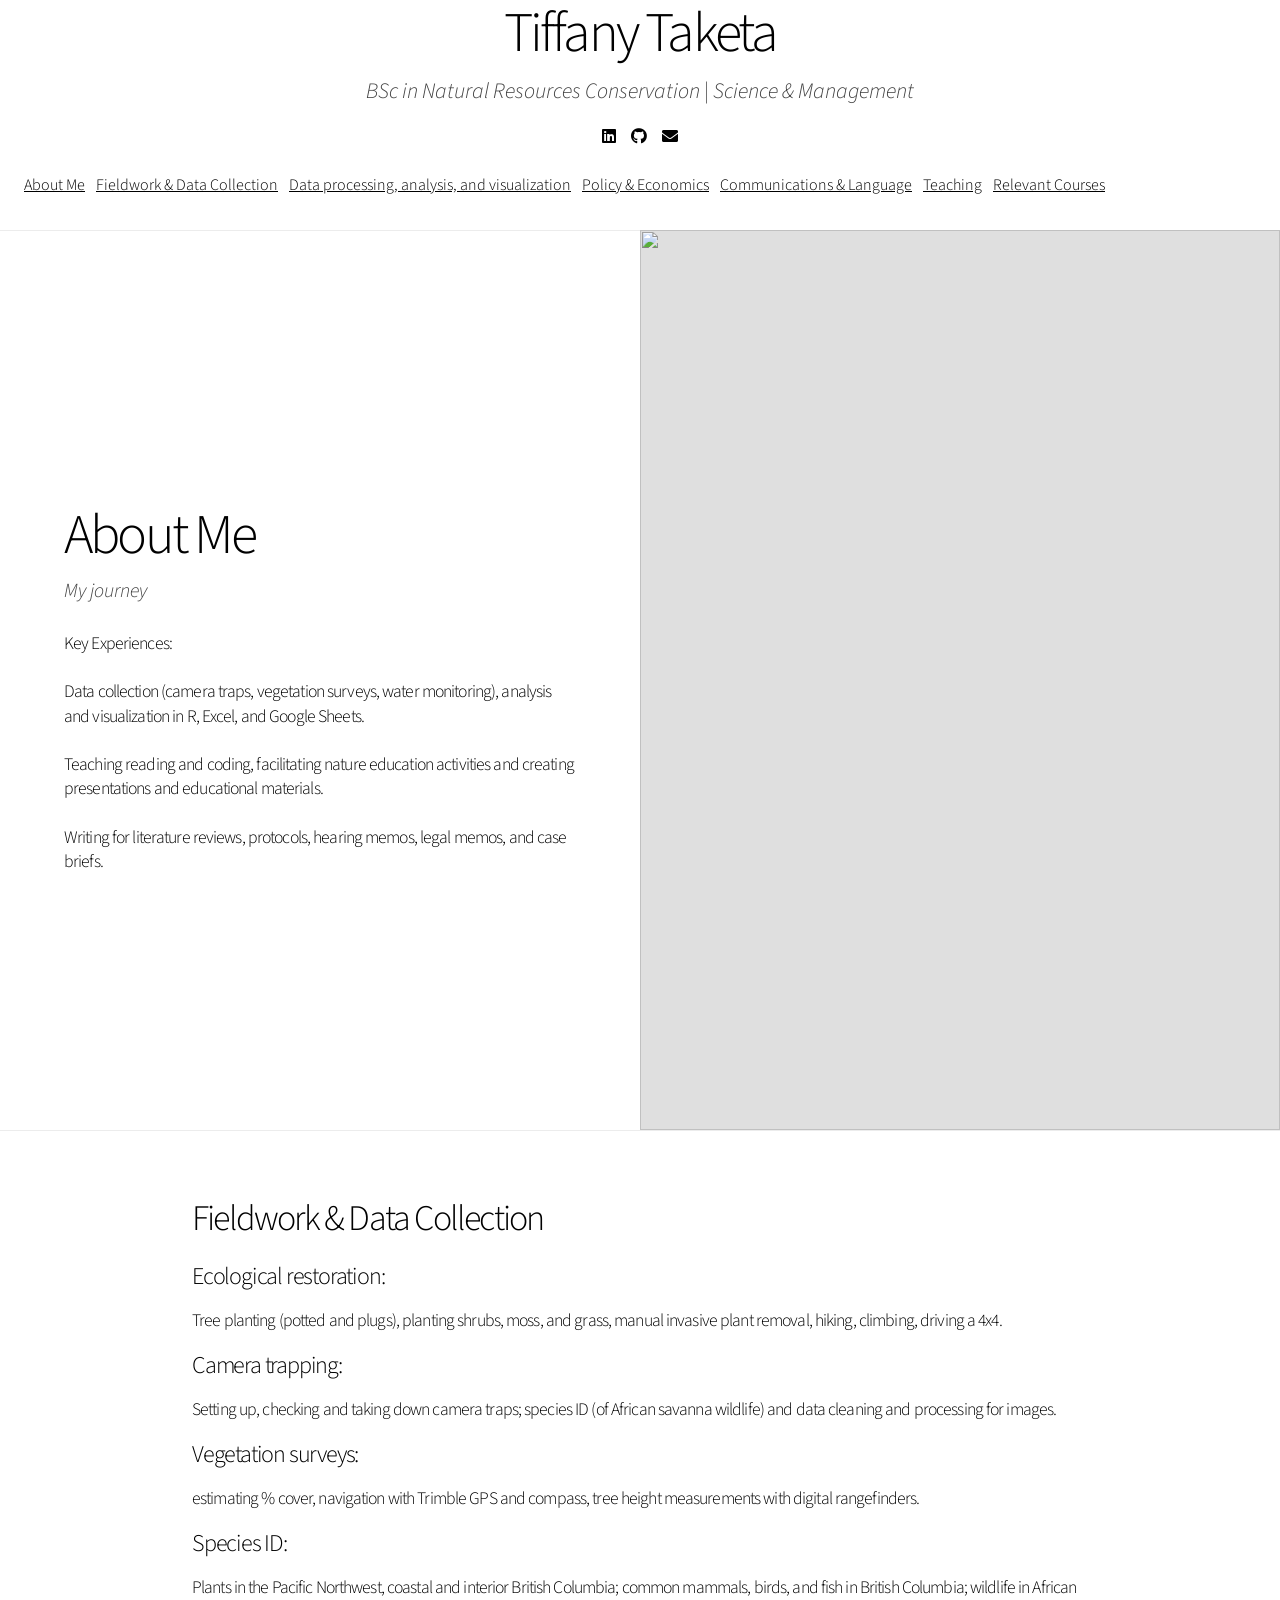
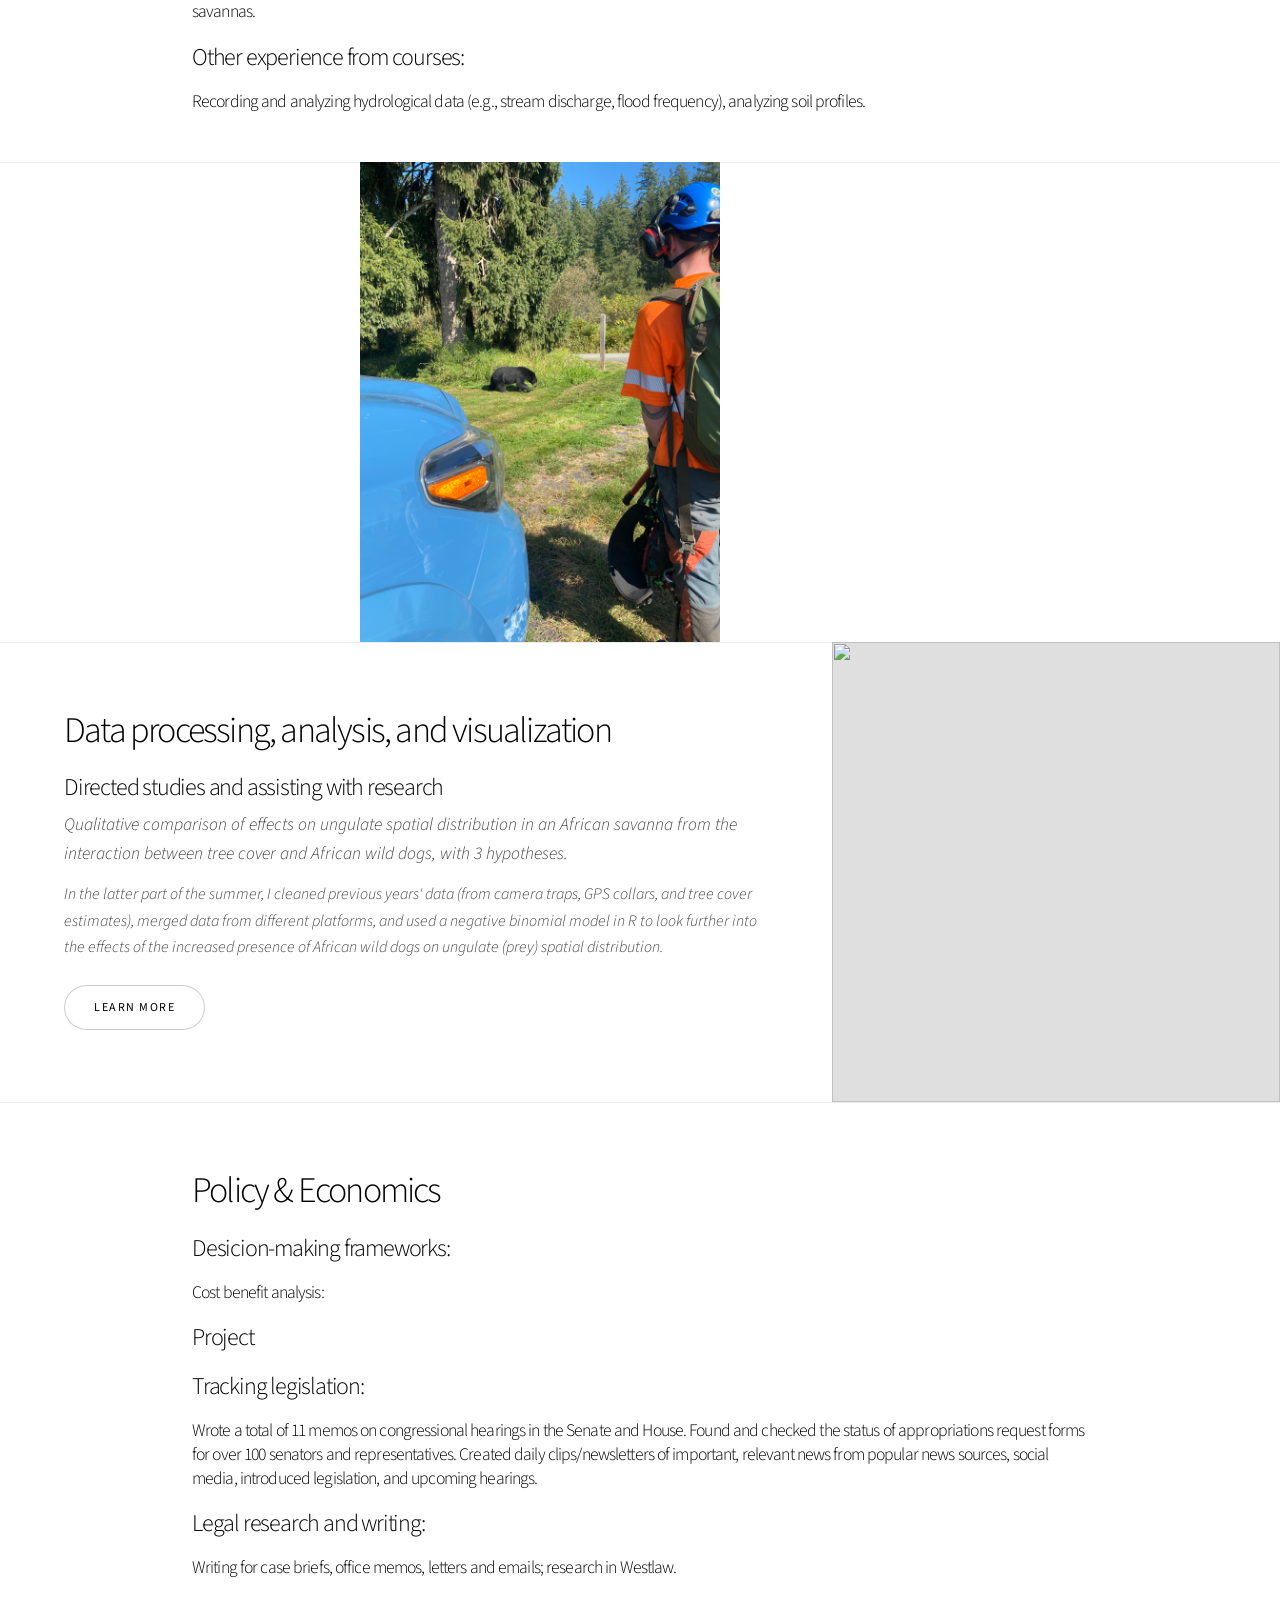
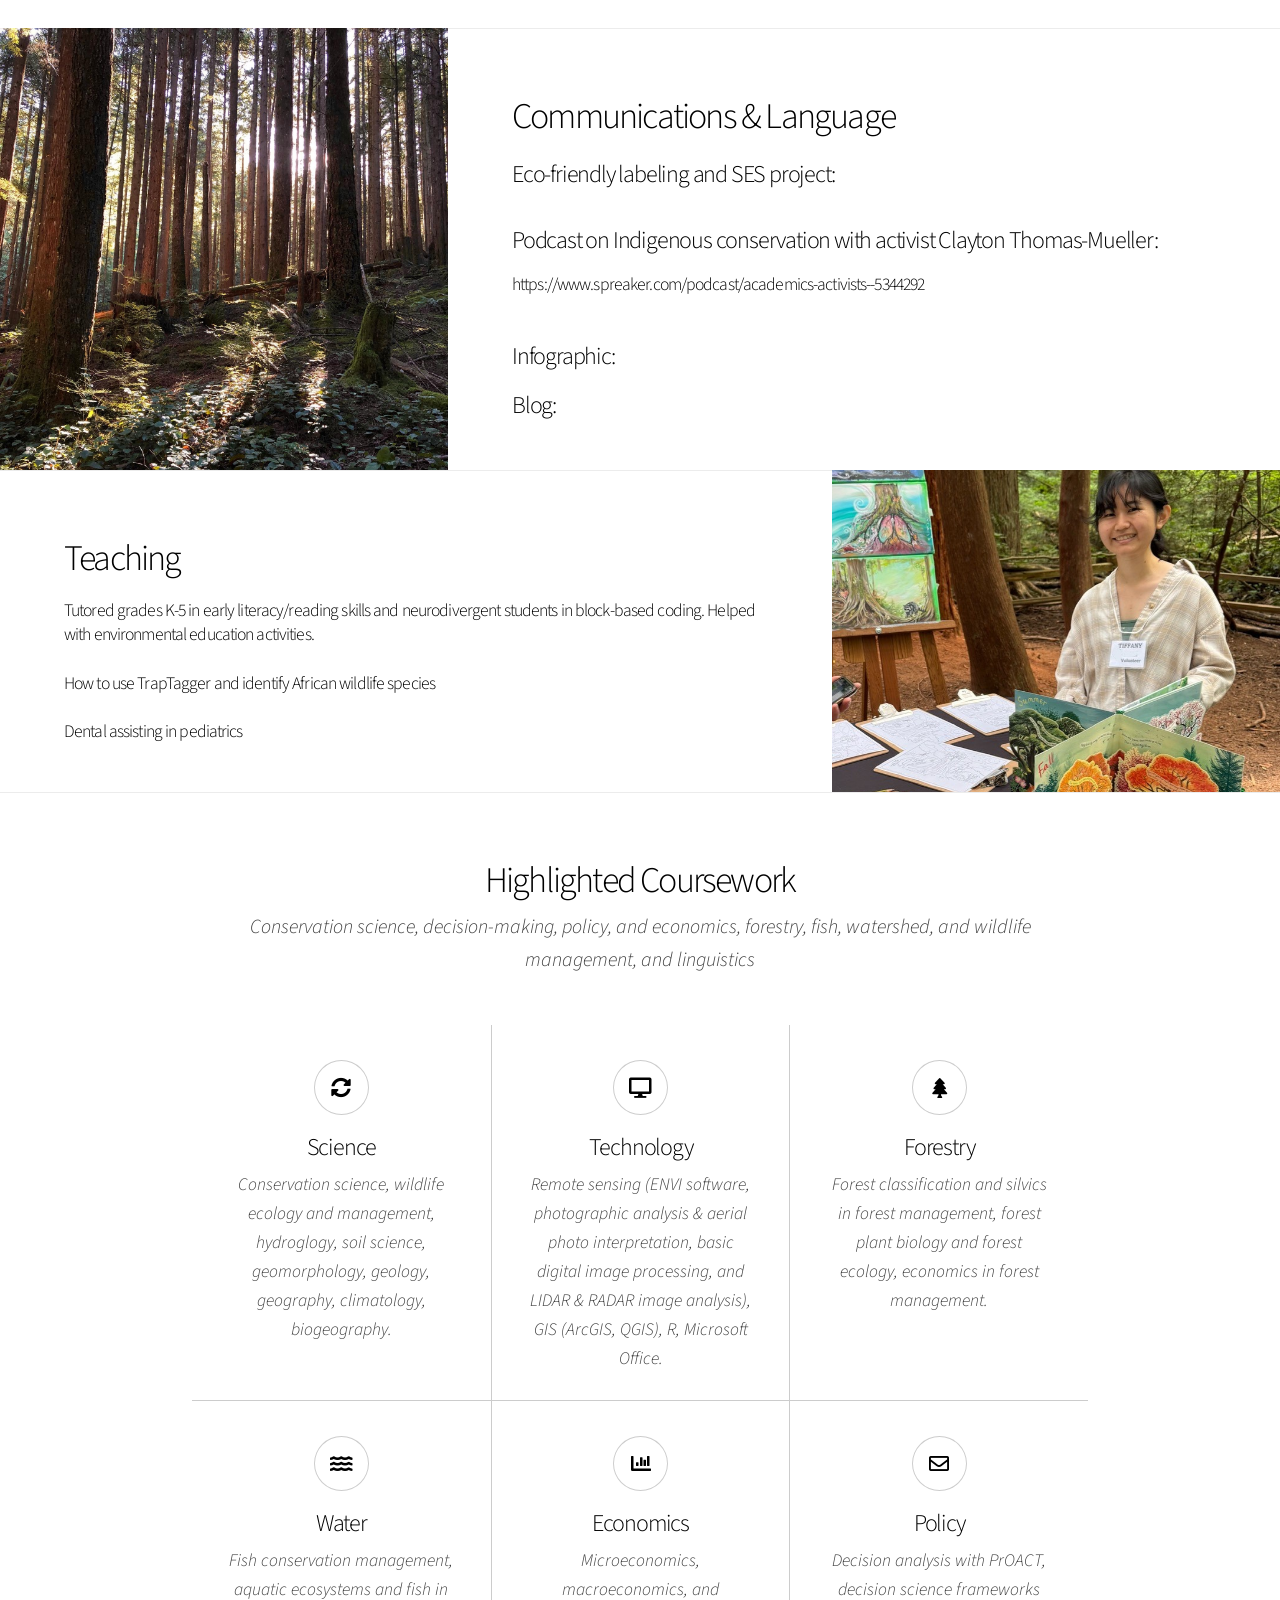
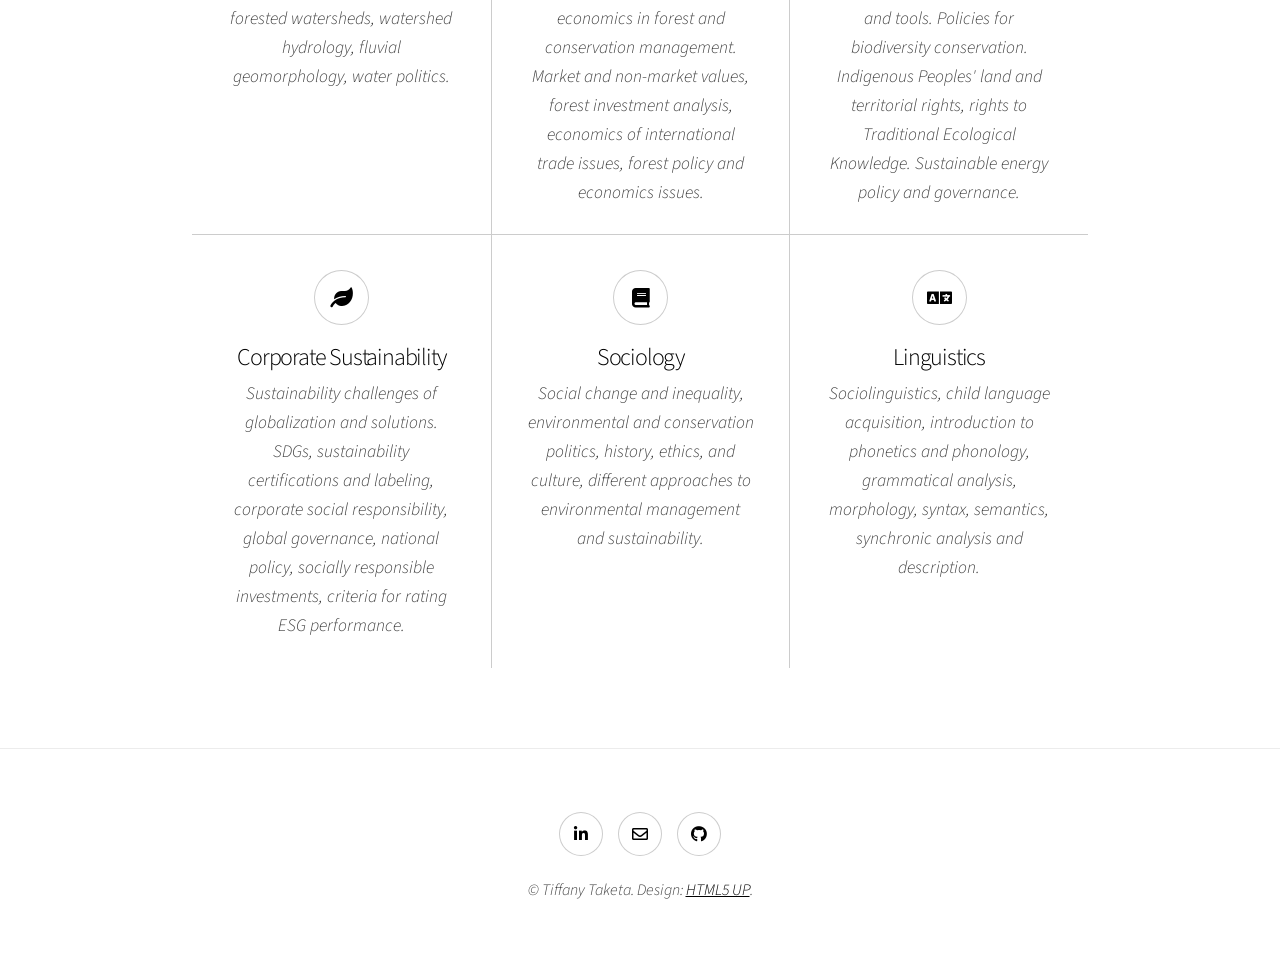
==== index.html @ d91adb13 "first commit" ====
<!DOCTYPE HTML>
<!--
	Story by HTML5 UP
	html5up.net | @ajlkn
	Free for personal and commercial use under the CCA 3.0 license (html5up.net/license)
-->
<html>
	<head>
		<title>Story by HTML5 UP</title>
		<meta charset="utf-8" />
		<meta name="viewport" content="width=device-width, initial-scale=1, user-scalable=no" />
		<link rel="stylesheet" href="assets/css/main.css" />
		<noscript><link rel="stylesheet" href="assets/css/noscript.css" /></noscript>
	</head>
	<body class="is-preload">

<!-- Header -->
		<header id="header" class="alt">
		<header class="wrapper style1 align-center">
			<span class="logo"></span>
				<h1>Tiffany Taketa</h1>
				<p>BSc in Natural Resources Conservation | Science & Management</p>
				<p><ul class="icons">
				<li><a href="https://www.linkedin.com/in/tiffanytaketa/" target="_blank" class="icon brands fa-linkedin"><span class="label">LinkedIn</span></a></li>
				<li><a href="https://github.com/ttaketa" target="_blank" class="icon brands fa-github"><span class="label">Github</span></a></li>
				<li><a href="mailto: tiffanyhtaketa@gmail.com" target="_blank" class="icon solid fa-envelope"><span class="label">Email</span></a></li>
			</ul></p>
			</header>

	<!-- Nav -->
		<nav id="nav">
						<ul>
							<li><a href="#aboutme" class="active">About Me</a></li>
							<li><a href="#fieldwork">Fieldwork & Data Collection</a></li>
							<li><a href="#data">Data processing, analysis, and visualization</a></li>
							<li><a href="#policy">Policy & Economics</a></li>
							<li><a href="#comms">Communications & Language</a></li>
							<li><a href="#teaching">Teaching</a></li>
							<li><a href="#courses">Relevant Courses</a></li>
						</ul>
					</nav>
		<!-- Wrapper -->
			<div id="wrapper" class="divided">

				<!-- About Me -->
				<section id="aboutme" class="main"></section>
					<section class="banner style1 orient-left content-align-left image-position-right fullscreen onload-image-fade-in onload-content-fade-right">
						<div class="content">
							<h1>About Me</h1>
							<p class="major">My journey</p>
								<h4>Key Experiences:
									</br>
								</br>Data collection (camera traps, vegetation surveys, water monitoring), analysis and visualization in R, Excel, and Google Sheets.</li>
									</br>
								</br>Teaching reading and coding, facilitating nature education activities and creating presentations and educational materials.</li>
									</br>
								</br>Writing for literature reviews, protocols, hearing memos, legal memos, and case briefs.
								</h4>
								</div>
						<div class="image">
							<img src="images/grassyhill.jpg" alt="" />
						</div>
					</section>

				<!-- Fieldwork and Data Collection -->
					<section id="fieldwork" class="spotlight style1 orient-right content-align-left image-position-center onscroll-image-fade-in">
						<div class="content">
							<h2>Fieldwork & Data Collection</h2>
							<h3>Ecological restoration:</h3><h4>Tree planting (potted and plugs), planting shrubs, moss, and grass, manual invasive plant removal, hiking, climbing, driving a 4x4.
								</h4> 
							<h3>Camera trapping:</h3><h4> Setting up, checking and taking down camera traps; species ID (of African savanna wildlife) and data cleaning and processing for images.
								</h4> 	
							<h3>Vegetation surveys:</h3><h4> estimating % cover, navigation with Trimble GPS and compass, tree height measurements with digital rangefinders.
								</h4>
							<h3>Species ID:</h3><h4> Plants in the Pacific Northwest, coastal and interior British Columbia; common mammals, birds, and fish in British Columbia; wildlife in African savannas.
								</h4>
							<h3> Other experience from courses:</h3><h4> Recording and analyzing hydrological data (e.g., stream discharge, flood frequency), analyzing soil profiles.
								</h4>
							</div>
					</section>

				<!-- Gallery -->
					<section class="wrapper style1 align-center">
							<div class="gallery style2 medium lightbox onscroll-fade-in">
								<article>
									<a href="images/minnekhada.jpeg" class="image">
										<img src="images/minnekhada.jpeg" alt="" />
									</a>
									<div class="caption">
										<h3>Removing invasive scotchbroom atop Minnekhada Regional Park</h3>
									</div>
								</article>
								<article>
									<a href="images/bear.jpeg" class="image">
										<img src="images/bear.jpeg" alt="" />
									</a>
									<div class="caption">
										<h3>Removing invasive scotchbroom at Minnekhada Regional Park</h3>
									</div>
								</article>
								<article>
									<a href="images/planting.jpeg" class="image">
										<img src="images/planting.jpeg" alt="" />
									</a>
									<div class="caption">
										<h3>Planting trees and shrubs</h3>
									</div>
								</article>
								<article>
									<a href="images/trimble1.JPG" class="image">
										<img src="images/trimble1.JPG" alt="" />
									</a>
									<div class="caption">
										<h3>Locating a plot with Trimble</h3>
									</div>
								</article>
								<article>
									<a href="images/surveying.JPG" class="image">
										<img src="images/surveying.JPG" alt="" />
									</a>
									<div class="caption">
										<h3>Surveying vegetation</h3>
									</div>
								</article>
							</div>
					</section>


				<!-- Data processing, analysis, and visualization -->
					<section id="data" class="spotlight style1 orient-left content-align-left image-position-center onscroll-image-fade-in">
						<div class="content">
							<h2>Data processing, analysis, and visualization</h2>
								<h3>Directed studies and assisting with research </h3>
									<p>Qualitative comparison of effects on ungulate spatial distribution in an African savanna from the interaction between tree cover and African wild dogs, with 3 hypotheses. </p>
								<p> In the latter part of the summer, I cleaned previous years' data (from camera traps, GPS collars, and tree cover estimates), merged data from different platforms, and used a negative binomial model in R to look further into the effects of the increased presence of African wild dogs on ungulate (prey) spatial distribution.</p>
							<ul class="actions stacked">
								<li><a href="#" class="button">Learn More</a></li>
							</ul>
						</div>
						<div class="image">
							<img src="images/waterbuck.JPG" alt="" />
						</div>
					</section>

				<!-- Policy & Economics -->
					<section id="policy" class="spotlight style1 orient-right content-align-left image-position-center onscroll-image-fade-in">
						<div class="content">
							<h2>Policy & Economics</h2>
								<h3>Desicion-making frameworks:</h3> 
									<h4> Cost benefit analysis:</h4>
								<h3>Project</h3> 
								<h3> Tracking legislation:</h3> 
									<h4>Wrote a total of 11 memos on congressional hearings in the Senate and House. Found and checked the status of appropriations request forms for over 100 senators and representatives. Created daily clips/newsletters of important, relevant news from popular news sources, social media, introduced legislation, and upcoming hearings.</h4> 
								<h3>Legal research and writing:</h3>
									<h4>Writing for case briefs, office memos, letters and emails; research in Westlaw.</h4>			
						</div>
					</section>

				<!-- Communications & Language -->
					<section id="comms" class="spotlight style1 orient-right content-align-left image-position-center onscroll-image-fade-in">
						<div class="content">
							<h2>Communications & Language</h2>
							<h3>Eco-friendly labeling and SES project:
								</br>
							</br>Podcast on Indigenous conservation with activist Clayton Thomas-Mueller:</h3> <h4><a href="https://www.spreaker.com/podcast/academics-activists--5344292" target="_blank"><span class="label">https://www.spreaker.com/podcast/academics-activists--5344292</span></a></h4>
								</br> 
							<h3>Infographic:</h3>
								<h4></h4>
							<h3>Blog:
								<h4></h4>
							</h3>
						</div>
						<div class="image">
							<img src="images/forestsquare.jpg" alt="" />
						</div>
					</section>

				<!-- Teaching -->
					<section id="teaching" class="spotlight style1 orient-left content-align-left image-position-center onscroll-image-fade-in">
						<div class="content">
							<h2>Teaching</h2>
							<h4>Tutored grades K-5 in early literacy/reading skills and neurodivergent students in block-based coding. Helped with environmental education activities.
								</br>
							</br>How to use TrapTagger and identify African wildlife species
								</br>
							</br>Dental assisting in pediatrics
							</h4>
						</div>
						<div class="image">
							<img src="images/psps.jpg" alt="" />
						</div>
					</section>

				<!-- Relevant Coursework -->
					<section id="courses" class="wrapper style1 align-center">
						<div class="inner">
							<h2>Highlighted Coursework</h2>
							<p>Conservation science, decision-making, policy, and economics, forestry, fish, watershed, and wildlife management, and linguistics</p>
							<div class="items style1 medium onscroll-fade-in">
								<section>
									<span class="icon solid style2 major fa-sync-alt"></span>
									<h3>Science</h3>
									<p>Conservation science, wildlife ecology and management, hydroglogy, soil science, geomorphology, geology, geography, climatology, biogeography.</p>
								</section>
								<section>
									<span class="icon solid style2 major fa-desktop"></span>
									<h3>Technology</h3>
									<p>Remote sensing (ENVI software, photographic analysis & aerial photo interpretation, basic digital image processing, and LIDAR & RADAR image analysis), GIS (ArcGIS, QGIS), R, Microsoft Office.</p>
								</section>
								<section>
									<span class="icon solid style2 major fa-tree"></span>
									<h3>Forestry</h3>
									<p>Forest classification and silvics in forest management, forest plant biology and forest ecology, economics in forest management.</p>
								</section>
								<section>
									<span class="icon solid style2 major fa-water"></span>
									<h3>Water</h3>
									<p>Fish conservation management, aquatic ecosystems and fish in forested watersheds, watershed hydrology, fluvial geomorphology, water politics.</p>
								</section>
								<section>
									<span class="icon solid style2 major fa-chart-bar"></span>
									<h3>Economics</h3>
									<p>Microeconomics, macroeconomics, and economics in forest and conservation management. Market and non-market values, forest investment analysis, economics of international trade issues, forest policy and economics issues.</p>
								</section>
								<section>
									<span class="icon style2 major fa-envelope"></span>
									<h3>Policy</h3>
									<p>Decision analysis with PrOACT, decision science frameworks and tools. Policies for biodiversity conservation. Indigenous Peoples' land and territorial rights, rights to Traditional Ecological Knowledge. Sustainable energy policy and governance.</p>
								</section>
								<section>
									<span class="icon solid style2 major fa-leaf"></span>
									<h3>Corporate Sustainability</h3>
									<p>Sustainability challenges of globalization and solutions. SDGs, sustainability certifications and labeling, corporate social responsibility, global governance, national policy, socially responsible investments, criteria for rating ESG performance.</p>
								</section>
								<section>
									<span class="icon solid style2 major fa-book"></span>
									<h3>Sociology</h3>
									<p>Social change and inequality, environmental and conservation politics, history, ethics, and culture, different approaches to environmental management and sustainability.</p>
								</section>
								<section>
									<span class="icon solid style2 major fa-language"></span>
									<h3>Linguistics</h3>
									<p>Sociolinguistics, child language acquisition, introduction to phonetics and phonology, grammatical analysis, morphology, syntax, semantics, synchronic analysis and description.</p>
								</section>
							</div>
						</div>
					</section>

				<!-- Footer -->
					<footer class="wrapper style1 align-center">
						<div class="inner">
							<ul class="icons">
								<li><a href="https://www.linkedin.com/in/tiffanytaketa/" target="_blank" class="icon brands style2 fa-linkedin-in"><span class="label">LinkedIn</span></a></li>
								<li><a href="mailto: tiffanyhtaketa@gmail.com" target="_blank" class="icon style2 fa-envelope"><span class="label">Email</span></a></li>
								<li><a href="https://github.com/ttaketa" target="_blank" class="icon brands style2 fa-github"><span class="label">Github</span></a></li>
							</ul>
							<p>&copy; Tiffany Taketa. Design: <a href="https://html5up.net">HTML5 UP</a>.</p>
						</div>
					</footer>

			</div>

		<!-- Scripts -->
			<script src="assets/js/jquery.min.js"></script>
			<script src="assets/js/jquery.scrollex.min.js"></script>
			<script src="assets/js/jquery.scrolly.min.js"></script>
			<script src="assets/js/browser.min.js"></script>
			<script src="assets/js/breakpoints.min.js"></script>
			<script src="assets/js/util.js"></script>
			<script src="assets/js/main.js"></script>

	</body>
</html>
---- assets/css/main.css ----
@import url(fontawesome-all.min.css);
@import url("https://fonts.googleapis.com/css?family=Source+Sans+Pro:300,300i,400,400i");

/*
	Story by HTML5 UP
	html5up.net | @ajlkn
	Free for personal and commercial use under the CCA 3.0 license (html5up.net/license)
*/

html, body, div, span, applet, object,
iframe, h1, h2, h3, h4, h5, h6, p, blockquote,
pre, a, abbr, acronym, address, big, cite,
code, del, dfn, em, img, ins, kbd, q, s, samp,
small, strike, strong, sub, sup, tt, var, b,
u, i, center, dl, dt, dd, ol, ul, li, fieldset,
form, label, legend, table, caption, tbody,
tfoot, thead, tr, th, td, article, aside,
canvas, details, embed, figure, figcaption,
footer, header, hgroup, menu, nav, output, ruby,
section, summary, time, mark, audio, video {
	margin: 0;
	padding: 0;
	border: 0;
	font-size: 100%;
	font: inherit;
	vertical-align: baseline;}

article, aside, details, figcaption, figure,
footer, header, hgroup, menu, nav, section {
	display: block;}

body {
	line-height: 1;
}

ol, ul {
	list-style: none;
}
div#nav{ position:absolute; width:100%; height:150px; background:#000; } ul{ margin:0; padding:0; }

li{ display:inline; color: #fff; }

blockquote, q {
	quotes: none;
}

	blockquote:before, blockquote:after, q:before, q:after {
		content: '';
		content: none;
	}

table {
	border-collapse: collapse;
	border-spacing: 0;
}

body {
	-webkit-text-size-adjust: none;
}

mark {
	background-color: transparent;
	color: inherit;
}

input::-moz-focus-inner {
	border: 0;
	padding: 0;
}

input, select, textarea {
	-moz-appearance: none;
	-webkit-appearance: none;
	-ms-appearance: none;
	appearance: none;
}

/* Basic */

	@-ms-viewport {
		width: device-width;
	}

	body {
		-ms-overflow-style: scrollbar;
	}

	@media screen and (max-width: 480px) {

		html, body {
			min-width: 320px;
		}

	}

	html {
		box-sizing: border-box;
	}

	*, *:before, *:after {
		box-sizing: inherit;
	}

	body {
		background: #ffffff;
	}

		body.is-preload *, body.is-preload *:before, body.is-preload *:after {
			-moz-animation: none !important;
			-webkit-animation: none !important;
			-ms-animation: none !important;
			animation: none !important;
			-moz-transition: none !important;
			-webkit-transition: none !important;
			-ms-transition: none !important;
			transition: none !important;
		}

/* Type */

	html {
		font-size: 18pt;
	}

		@media screen and (max-width: 1680px) {

			html {
				font-size: 14pt;
			}

		}

		@media screen and (max-width: 1280px) {

			html {
				font-size: 12pt;
			}

		}

		@media screen and (max-width: 736px) {

			html {
				font-size: 11pt;
			}

		}

		@media screen and (max-width: 360px) {

			html {
				font-size: 10pt;
			}

		}

	body {
		background-color: #ffffff;
		color: #000000;
	}

	body, input, select, textarea {
		font-family: "Source Sans Pro", Helvetica, sans-serif;
		font-size: 1rem;
		font-weight: 300;
		line-height: 1.65;
	}

	a {
		-moz-transition: color 0.2s ease-in-out;
		-webkit-transition: color 0.2s ease-in-out;
		-ms-transition: color 0.2s ease-in-out;
		transition: color 0.2s ease-in-out;
		text-decoration: underline;
	}

		a:hover {
			text-decoration: none;
		}

	strong, b {
		font-weight: 400;
	}

	em, i {
		font-style: italic;
	}

	p {
		margin: 0 0 2rem 0;
	}

		p.major {
			font-size: 1.25rem;
		}

	h1, h2, h3, h4, h5, h6 {
		font-weight: 300;
		line-height: 1.375;
		letter-spacing: -0.05em;
		margin: 0 0 1rem 0;
	}

		h1 a, h2 a, h3 a, h4 a, h5 a, h6 a {
			color: inherit;
			text-decoration: none;
		}

	h1 {
		font-size: 3.5rem;
		line-height: 1.2;
	}

	h2 {
		font-size: 2.25rem;
	}

	h3 {
		font-size: 1.5rem;
	}

	h4 {
		font-size: 1.1rem;
	}

	h5 {
		font-size: 0.9rem;
	}

	h6 {
		font-size: 0.7rem;
	}

	sub {
		font-size: 0.8rem;
		position: relative;
		top: 0.5rem;
	}

	sup {
		font-size: 0.8rem;
		position: relative;
		top: -0.5rem;
	}

	blockquote {
		border-left: solid 4px;
		font-style: italic;
		margin: 0 0 2rem 0;
		padding: 0.5rem 0 0.5rem 2rem;
	}

	code {
		border-radius: 4px;
		font-family: "Courier New", monospace;
		font-size: 0.9em;
		margin: 0 0.25rem;
		padding: 0.25rem 0.325rem;
	}

	pre {
		-webkit-overflow-scrolling: touch;
		font-family: "Courier New", monospace;
		font-size: 0.9em;
		margin: 0 0 2rem 0;
	}

		pre code {
			display: block;
			line-height: 1.5;
			padding: 0.75rem 1rem;
			overflow-x: auto;
		}

	hr {
		border: 0;
		border-bottom: solid 1px;
		margin: 2.5rem 0;
	}

		hr.major {
			margin: 3.5rem 0;
		}

	.align-left {
		text-align: left;
	}

	.align-center {
		text-align: center;
	}

	.align-right {
		text-align: right;
	}

	@media screen and (max-width: 736px) {

		p.major {
			font-size: 1.1rem;
		}

		h1 {
			font-size: 2.5rem;
		}

		h2 {
			font-size: 2rem;
		}

		h3 {
			font-size: 1.25rem;
		}

		h4 {
			font-size: 1rem;
		}

	}

	input, select, textarea {
		color: #000000;
	}

	a {
		color: #000000;
	}

		a:hover {
			color: #47D3E5;
		}

	strong, b {
		color: #000000;
	}

	h1, h2, h3, h4, h5, h6 {
		color: #000000;
	}

	blockquote {
		border-left-color: rgba(0, 0, 0, 0.2);
	}

	code {
		background: rgba(0, 0, 0, 0.05);
		border-color: rgba(0, 0, 0, 0.2);
	}

	hr {
		border-bottom-color: rgba(0, 0, 0, 0.2);
	}

/* Row */

	.row {
		display: flex;
		flex-wrap: wrap;
		box-sizing: border-box;
		align-items: stretch;
	}

		.row > * {
			box-sizing: border-box;
		}

		.row.gtr-uniform > * > :last-child {
			margin-bottom: 0;
		}

		.row.aln-left {
			justify-content: flex-start;
		}

		.row.aln-center {
			justify-content: center;
		}

		.row.aln-right {
			justify-content: flex-end;
		}

		.row.aln-top {
			align-items: flex-start;
		}

		.row.aln-middle {
			align-items: center;
		}

		.row.aln-bottom {
			align-items: flex-end;
		}

		.row > .imp {
			order: -1;
		}

		.row > .col-1 {
			width: 8.33333%;
		}

		.row > .off-1 {
			margin-left: 8.33333%;
		}

		.row > .col-2 {
			width: 16.66667%;
		}

		.row > .off-2 {
			margin-left: 16.66667%;
		}

		.row > .col-3 {
			width: 25%;
		}

		.row > .off-3 {
			margin-left: 25%;
		}

		.row > .col-4 {
			width: 33.33333%;
		}

		.row > .off-4 {
			margin-left: 33.33333%;
		}

		.row > .col-5 {
			width: 41.66667%;
		}

		.row > .off-5 {
			margin-left: 41.66667%;
		}

		.row > .col-6 {
			width: 50%;
		}

		.row > .off-6 {
			margin-left: 50%;
		}

		.row > .col-7 {
			width: 58.33333%;
		}

		.row > .off-7 {
			margin-left: 58.33333%;
		}

		.row > .col-8 {
			width: 66.66667%;
		}

		.row > .off-8 {
			margin-left: 66.66667%;
		}

		.row > .col-9 {
			width: 75%;
		}

		.row > .off-9 {
			margin-left: 75%;
		}

		.row > .col-10 {
			width: 83.33333%;
		}

		.row > .off-10 {
			margin-left: 83.33333%;
		}

		.row > .col-11 {
			width: 91.66667%;
		}

		.row > .off-11 {
			margin-left: 91.66667%;
		}

		.row > .col-12 {
			width: 100%;
		}

		.row > .off-12 {
			margin-left: 100%;
		}

		.row.gtr-0 {
			margin-top: 0;
			margin-left: 0rem;
		}

			.row.gtr-0 > * {
				padding: 0 0 0 0rem;
			}

			.row.gtr-0.gtr-uniform {
				margin-top: 0rem;
			}

				.row.gtr-0.gtr-uniform > * {
					padding-top: 0rem;
				}

		.row.gtr-25 {
			margin-top: 0;
			margin-left: -0.5rem;
		}

			.row.gtr-25 > * {
				padding: 0 0 0 0.5rem;
			}

			.row.gtr-25.gtr-uniform {
				margin-top: -0.5rem;
			}

				.row.gtr-25.gtr-uniform > * {
					padding-top: 0.5rem;
				}

		.row.gtr-50 {
			margin-top: 0;
			margin-left: -1rem;
		}

			.row.gtr-50 > * {
				padding: 0 0 0 1rem;
			}

			.row.gtr-50.gtr-uniform {
				margin-top: -1rem;
			}

				.row.gtr-50.gtr-uniform > * {
					padding-top: 1rem;
				}

		.row {
			margin-top: 0;
			margin-left: -2rem;
		}

			.row > * {
				padding: 0 0 0 2rem;
			}

			.row.gtr-uniform {
				margin-top: -2rem;
			}

				.row.gtr-uniform > * {
					padding-top: 2rem;
				}

		.row.gtr-150 {
			margin-top: 0;
			margin-left: -3rem;
		}

			.row.gtr-150 > * {
				padding: 0 0 0 3rem;
			}

			.row.gtr-150.gtr-uniform {
				margin-top: -3rem;
			}

				.row.gtr-150.gtr-uniform > * {
					padding-top: 3rem;
				}

		.row.gtr-200 {
			margin-top: 0;
			margin-left: -4rem;
		}

			.row.gtr-200 > * {
				padding: 0 0 0 4rem;
			}

			.row.gtr-200.gtr-uniform {
				margin-top: -4rem;
			}

				.row.gtr-200.gtr-uniform > * {
					padding-top: 4rem;
				}

		@media screen and (max-width: 1680px) {

			.row {
				display: flex;
				flex-wrap: wrap;
				box-sizing: border-box;
				align-items: stretch;
			}

				.row > * {
					box-sizing: border-box;
				}

				.row.gtr-uniform > * > :last-child {
					margin-bottom: 0;
				}

				.row.aln-left {
					justify-content: flex-start;
				}

				.row.aln-center {
					justify-content: center;
				}

				.row.aln-right {
					justify-content: flex-end;
				}

				.row.aln-top {
					align-items: flex-start;
				}

				.row.aln-middle {
					align-items: center;
				}

				.row.aln-bottom {
					align-items: flex-end;
				}

				.row > .imp-xlarge {
					order: -1;
				}

				.row > .col-1-xlarge {
					width: 8.33333%;
				}

				.row > .off-1-xlarge {
					margin-left: 8.33333%;
				}

				.row > .col-2-xlarge {
					width: 16.66667%;
				}

				.row > .off-2-xlarge {
					margin-left: 16.66667%;
				}

				.row > .col-3-xlarge {
					width: 25%;
				}

				.row > .off-3-xlarge {
					margin-left: 25%;
				}

				.row > .col-4-xlarge {
					width: 33.33333%;
				}

				.row > .off-4-xlarge {
					margin-left: 33.33333%;
				}

				.row > .col-5-xlarge {
					width: 41.66667%;
				}

				.row > .off-5-xlarge {
					margin-left: 41.66667%;
				}

				.row > .col-6-xlarge {
					width: 50%;
				}

				.row > .off-6-xlarge {
					margin-left: 50%;
				}

				.row > .col-7-xlarge {
					width: 58.33333%;
				}

				.row > .off-7-xlarge {
					margin-left: 58.33333%;
				}

				.row > .col-8-xlarge {
					width: 66.66667%;
				}

				.row > .off-8-xlarge {
					margin-left: 66.66667%;
				}

				.row > .col-9-xlarge {
					width: 75%;
				}

				.row > .off-9-xlarge {
					margin-left: 75%;
				}

				.row > .col-10-xlarge {
					width: 83.33333%;
				}

				.row > .off-10-xlarge {
					margin-left: 83.33333%;
				}

				.row > .col-11-xlarge {
					width: 91.66667%;
				}

				.row > .off-11-xlarge {
					margin-left: 91.66667%;
				}

				.row > .col-12-xlarge {
					width: 100%;
				}

				.row > .off-12-xlarge {
					margin-left: 100%;
				}

				.row.gtr-0 {
					margin-top: 0;
					margin-left: 0rem;
				}

					.row.gtr-0 > * {
						padding: 0 0 0 0rem;
					}

					.row.gtr-0.gtr-uniform {
						margin-top: 0rem;
					}

						.row.gtr-0.gtr-uniform > * {
							padding-top: 0rem;
						}

				.row.gtr-25 {
					margin-top: 0;
					margin-left: -0.5rem;
				}

					.row.gtr-25 > * {
						padding: 0 0 0 0.5rem;
					}

					.row.gtr-25.gtr-uniform {
						margin-top: -0.5rem;
					}

						.row.gtr-25.gtr-uniform > * {
							padding-top: 0.5rem;
						}

				.row.gtr-50 {
					margin-top: 0;
					margin-left: -1rem;
				}

					.row.gtr-50 > * {
						padding: 0 0 0 1rem;
					}

					.row.gtr-50.gtr-uniform {
						margin-top: -1rem;
					}

						.row.gtr-50.gtr-uniform > * {
							padding-top: 1rem;
						}

				.row {
					margin-top: 0;
					margin-left: -2rem;
				}

					.row > * {
						padding: 0 0 0 2rem;
					}

					.row.gtr-uniform {
						margin-top: -2rem;
					}

						.row.gtr-uniform > * {
							padding-top: 2rem;
						}

				.row.gtr-150 {
					margin-top: 0;
					margin-left: -3rem;
				}

					.row.gtr-150 > * {
						padding: 0 0 0 3rem;
					}

					.row.gtr-150.gtr-uniform {
						margin-top: -3rem;
					}

						.row.gtr-150.gtr-uniform > * {
							padding-top: 3rem;
						}

				.row.gtr-200 {
					margin-top: 0;
					margin-left: -4rem;
				}

					.row.gtr-200 > * {
						padding: 0 0 0 4rem;
					}

					.row.gtr-200.gtr-uniform {
						margin-top: -4rem;
					}

						.row.gtr-200.gtr-uniform > * {
							padding-top: 4rem;
						}

		}

		@media screen and (max-width: 1280px) {

			.row {
				display: flex;
				flex-wrap: wrap;
				box-sizing: border-box;
				align-items: stretch;
			}

				.row > * {
					box-sizing: border-box;
				}

				.row.gtr-uniform > * > :last-child {
					margin-bottom: 0;
				}

				.row.aln-left {
					justify-content: flex-start;
				}

				.row.aln-center {
					justify-content: center;
				}

				.row.aln-right {
					justify-content: flex-end;
				}

				.row.aln-top {
					align-items: flex-start;
				}

				.row.aln-middle {
					align-items: center;
				}

				.row.aln-bottom {
					align-items: flex-end;
				}

				.row > .imp-large {
					order: -1;
				}

				.row > .col-1-large {
					width: 8.33333%;
				}

				.row > .off-1-large {
					margin-left: 8.33333%;
				}

				.row > .col-2-large {
					width: 16.66667%;
				}

				.row > .off-2-large {
					margin-left: 16.66667%;
				}

				.row > .col-3-large {
					width: 25%;
				}

				.row > .off-3-large {
					margin-left: 25%;
				}

				.row > .col-4-large {
					width: 33.33333%;
				}

				.row > .off-4-large {
					margin-left: 33.33333%;
				}

				.row > .col-5-large {
					width: 41.66667%;
				}

				.row > .off-5-large {
					margin-left: 41.66667%;
				}

				.row > .col-6-large {
					width: 50%;
				}

				.row > .off-6-large {
					margin-left: 50%;
				}

				.row > .col-7-large {
					width: 58.33333%;
				}

				.row > .off-7-large {
					margin-left: 58.33333%;
				}

				.row > .col-8-large {
					width: 66.66667%;
				}

				.row > .off-8-large {
					margin-left: 66.66667%;
				}

				.row > .col-9-large {
					width: 75%;
				}

				.row > .off-9-large {
					margin-left: 75%;
				}

				.row > .col-10-large {
					width: 83.33333%;
				}

				.row > .off-10-large {
					margin-left: 83.33333%;
				}

				.row > .col-11-large {
					width: 91.66667%;
				}

				.row > .off-11-large {
					margin-left: 91.66667%;
				}

				.row > .col-12-large {
					width: 100%;
				}

				.row > .off-12-large {
					margin-left: 100%;
				}

				.row.gtr-0 {
					margin-top: 0;
					margin-left: 0rem;
				}

					.row.gtr-0 > * {
						padding: 0 0 0 0rem;
					}

					.row.gtr-0.gtr-uniform {
						margin-top: 0rem;
					}

						.row.gtr-0.gtr-uniform > * {
							padding-top: 0rem;
						}

				.row.gtr-25 {
					margin-top: 0;
					margin-left: -0.5rem;
				}

					.row.gtr-25 > * {
						padding: 0 0 0 0.5rem;
					}

					.row.gtr-25.gtr-uniform {
						margin-top: -0.5rem;
					}

						.row.gtr-25.gtr-uniform > * {
							padding-top: 0.5rem;
						}

				.row.gtr-50 {
					margin-top: 0;
					margin-left: -1rem;
				}

					.row.gtr-50 > * {
						padding: 0 0 0 1rem;
					}

					.row.gtr-50.gtr-uniform {
						margin-top: -1rem;
					}

						.row.gtr-50.gtr-uniform > * {
							padding-top: 1rem;
						}

				.row {
					margin-top: 0;
					margin-left: -2rem;
				}

					.row > * {
						padding: 0 0 0 2rem;
					}

					.row.gtr-uniform {
						margin-top: -2rem;
					}

						.row.gtr-uniform > * {
							padding-top: 2rem;
						}

				.row.gtr-150 {
					margin-top: 0;
					margin-left: -3rem;
				}

					.row.gtr-150 > * {
						padding: 0 0 0 3rem;
					}

					.row.gtr-150.gtr-uniform {
						margin-top: -3rem;
					}

						.row.gtr-150.gtr-uniform > * {
							padding-top: 3rem;
						}

				.row.gtr-200 {
					margin-top: 0;
					margin-left: -4rem;
				}

					.row.gtr-200 > * {
						padding: 0 0 0 4rem;
					}

					.row.gtr-200.gtr-uniform {
						margin-top: -4rem;
					}

						.row.gtr-200.gtr-uniform > * {
							padding-top: 4rem;
						}

		}

		@media screen and (max-width: 980px) {

			.row {
				display: flex;
				flex-wrap: wrap;
				box-sizing: border-box;
				align-items: stretch;
			}

				.row > * {
					box-sizing: border-box;
				}

				.row.gtr-uniform > * > :last-child {
					margin-bottom: 0;
				}

				.row.aln-left {
					justify-content: flex-start;
				}

				.row.aln-center {
					justify-content: center;
				}

				.row.aln-right {
					justify-content: flex-end;
				}

				.row.aln-top {
					align-items: flex-start;
				}

				.row.aln-middle {
					align-items: center;
				}

				.row.aln-bottom {
					align-items: flex-end;
				}

				.row > .imp-medium {
					order: -1;
				}

				.row > .col-1-medium {
					width: 8.33333%;
				}

				.row > .off-1-medium {
					margin-left: 8.33333%;
				}

				.row > .col-2-medium {
					width: 16.66667%;
				}

				.row > .off-2-medium {
					margin-left: 16.66667%;
				}

				.row > .col-3-medium {
					width: 25%;
				}

				.row > .off-3-medium {
					margin-left: 25%;
				}

				.row > .col-4-medium {
					width: 33.33333%;
				}

				.row > .off-4-medium {
					margin-left: 33.33333%;
				}

				.row > .col-5-medium {
					width: 41.66667%;
				}

				.row > .off-5-medium {
					margin-left: 41.66667%;
				}

				.row > .col-6-medium {
					width: 50%;
				}

				.row > .off-6-medium {
					margin-left: 50%;
				}

				.row > .col-7-medium {
					width: 58.33333%;
				}

				.row > .off-7-medium {
					margin-left: 58.33333%;
				}

				.row > .col-8-medium {
					width: 66.66667%;
				}

				.row > .off-8-medium {
					margin-left: 66.66667%;
				}

				.row > .col-9-medium {
					width: 75%;
				}

				.row > .off-9-medium {
					margin-left: 75%;
				}

				.row > .col-10-medium {
					width: 83.33333%;
				}

				.row > .off-10-medium {
					margin-left: 83.33333%;
				}

				.row > .col-11-medium {
					width: 91.66667%;
				}

				.row > .off-11-medium {
					margin-left: 91.66667%;
				}

				.row > .col-12-medium {
					width: 100%;
				}

				.row > .off-12-medium {
					margin-left: 100%;
				}

				.row.gtr-0 {
					margin-top: 0;
					margin-left: 0rem;
				}

					.row.gtr-0 > * {
						padding: 0 0 0 0rem;
					}

					.row.gtr-0.gtr-uniform {
						margin-top: 0rem;
					}

						.row.gtr-0.gtr-uniform > * {
							padding-top: 0rem;
						}

				.row.gtr-25 {
					margin-top: 0;
					margin-left: -0.5rem;
				}

					.row.gtr-25 > * {
						padding: 0 0 0 0.5rem;
					}

					.row.gtr-25.gtr-uniform {
						margin-top: -0.5rem;
					}

						.row.gtr-25.gtr-uniform > * {
							padding-top: 0.5rem;
						}

				.row.gtr-50 {
					margin-top: 0;
					margin-left: -1rem;
				}

					.row.gtr-50 > * {
						padding: 0 0 0 1rem;
					}

					.row.gtr-50.gtr-uniform {
						margin-top: -1rem;
					}

						.row.gtr-50.gtr-uniform > * {
							padding-top: 1rem;
						}

				.row {
					margin-top: 0;
					margin-left: -2rem;
				}

					.row > * {
						padding: 0 0 0 2rem;
					}

					.row.gtr-uniform {
						margin-top: -2rem;
					}

						.row.gtr-uniform > * {
							padding-top: 2rem;
						}

				.row.gtr-150 {
					margin-top: 0;
					margin-left: -3rem;
				}

					.row.gtr-150 > * {
						padding: 0 0 0 3rem;
					}

					.row.gtr-150.gtr-uniform {
						margin-top: -3rem;
					}

						.row.gtr-150.gtr-uniform > * {
							padding-top: 3rem;
						}

				.row.gtr-200 {
					margin-top: 0;
					margin-left: -4rem;
				}

					.row.gtr-200 > * {
						padding: 0 0 0 4rem;
					}

					.row.gtr-200.gtr-uniform {
						margin-top: -4rem;
					}

						.row.gtr-200.gtr-uniform > * {
							padding-top: 4rem;
						}

		}

		@media screen and (max-width: 736px) {

			.row {
				display: flex;
				flex-wrap: wrap;
				box-sizing: border-box;
				align-items: stretch;
			}

				.row > * {
					box-sizing: border-box;
				}

				.row.gtr-uniform > * > :last-child {
					margin-bottom: 0;
				}

				.row.aln-left {
					justify-content: flex-start;
				}

				.row.aln-center {
					justify-content: center;
				}

				.row.aln-right {
					justify-content: flex-end;
				}

				.row.aln-top {
					align-items: flex-start;
				}

				.row.aln-middle {
					align-items: center;
				}

				.row.aln-bottom {
					align-items: flex-end;
				}

				.row > .imp-small {
					order: -1;
				}

				.row > .col-1-small {
					width: 8.33333%;
				}

				.row > .off-1-small {
					margin-left: 8.33333%;
				}

				.row > .col-2-small {
					width: 16.66667%;
				}

				.row > .off-2-small {
					margin-left: 16.66667%;
				}

				.row > .col-3-small {
					width: 25%;
				}

				.row > .off-3-small {
					margin-left: 25%;
				}

				.row > .col-4-small {
					width: 33.33333%;
				}

				.row > .off-4-small {
					margin-left: 33.33333%;
				}

				.row > .col-5-small {
					width: 41.66667%;
				}

				.row > .off-5-small {
					margin-left: 41.66667%;
				}

				.row > .col-6-small {
					width: 50%;
				}

				.row > .off-6-small {
					margin-left: 50%;
				}

				.row > .col-7-small {
					width: 58.33333%;
				}

				.row > .off-7-small {
					margin-left: 58.33333%;
				}

				.row > .col-8-small {
					width: 66.66667%;
				}

				.row > .off-8-small {
					margin-left: 66.66667%;
				}

				.row > .col-9-small {
					width: 75%;
				}

				.row > .off-9-small {
					margin-left: 75%;
				}

				.row > .col-10-small {
					width: 83.33333%;
				}

				.row > .off-10-small {
					margin-left: 83.33333%;
				}

				.row > .col-11-small {
					width: 91.66667%;
				}

				.row > .off-11-small {
					margin-left: 91.66667%;
				}

				.row > .col-12-small {
					width: 100%;
				}

				.row > .off-12-small {
					margin-left: 100%;
				}

				.row.gtr-0 {
					margin-top: 0;
					margin-left: 0rem;
				}

					.row.gtr-0 > * {
						padding: 0 0 0 0rem;
					}

					.row.gtr-0.gtr-uniform {
						margin-top: 0rem;
					}

						.row.gtr-0.gtr-uniform > * {
							padding-top: 0rem;
						}

				.row.gtr-25 {
					margin-top: 0;
					margin-left: -0.5rem;
				}

					.row.gtr-25 > * {
						padding: 0 0 0 0.5rem;
					}

					.row.gtr-25.gtr-uniform {
						margin-top: -0.5rem;
					}

						.row.gtr-25.gtr-uniform > * {
							padding-top: 0.5rem;
						}

				.row.gtr-50 {
					margin-top: 0;
					margin-left: -1rem;
				}

					.row.gtr-50 > * {
						padding: 0 0 0 1rem;
					}

					.row.gtr-50.gtr-uniform {
						margin-top: -1rem;
					}

						.row.gtr-50.gtr-uniform > * {
							padding-top: 1rem;
						}

				.row {
					margin-top: 0;
					margin-left: -2rem;
				}

					.row > * {
						padding: 0 0 0 2rem;
					}

					.row.gtr-uniform {
						margin-top: -2rem;
					}

						.row.gtr-uniform > * {
							padding-top: 2rem;
						}

				.row.gtr-150 {
					margin-top: 0;
					margin-left: -3rem;
				}

					.row.gtr-150 > * {
						padding: 0 0 0 3rem;
					}

					.row.gtr-150.gtr-uniform {
						margin-top: -3rem;
					}

						.row.gtr-150.gtr-uniform > * {
							padding-top: 3rem;
						}

				.row.gtr-200 {
					margin-top: 0;
					margin-left: -4rem;
				}

					.row.gtr-200 > * {
						padding: 0 0 0 4rem;
					}

					.row.gtr-200.gtr-uniform {
						margin-top: -4rem;
					}

						.row.gtr-200.gtr-uniform > * {
							padding-top: 4rem;
						}

		}

		@media screen and (max-width: 480px) {

			.row {
				display: flex;
				flex-wrap: wrap;
				box-sizing: border-box;
				align-items: stretch;
			}

				.row > * {
					box-sizing: border-box;
				}

				.row.gtr-uniform > * > :last-child {
					margin-bottom: 0;
				}

				.row.aln-left {
					justify-content: flex-start;
				}

				.row.aln-center {
					justify-content: center;
				}

				.row.aln-right {
					justify-content: flex-end;
				}

				.row.aln-top {
					align-items: flex-start;
				}

				.row.aln-middle {
					align-items: center;
				}

				.row.aln-bottom {
					align-items: flex-end;
				}

				.row > .imp-xsmall {
					order: -1;
				}

				.row > .col-1-xsmall {
					width: 8.33333%;
				}

				.row > .off-1-xsmall {
					margin-left: 8.33333%;
				}

				.row > .col-2-xsmall {
					width: 16.66667%;
				}

				.row > .off-2-xsmall {
					margin-left: 16.66667%;
				}

				.row > .col-3-xsmall {
					width: 25%;
				}

				.row > .off-3-xsmall {
					margin-left: 25%;
				}

				.row > .col-4-xsmall {
					width: 33.33333%;
				}

				.row > .off-4-xsmall {
					margin-left: 33.33333%;
				}

				.row > .col-5-xsmall {
					width: 41.66667%;
				}

				.row > .off-5-xsmall {
					margin-left: 41.66667%;
				}

				.row > .col-6-xsmall {
					width: 50%;
				}

				.row > .off-6-xsmall {
					margin-left: 50%;
				}

				.row > .col-7-xsmall {
					width: 58.33333%;
				}

				.row > .off-7-xsmall {
					margin-left: 58.33333%;
				}

				.row > .col-8-xsmall {
					width: 66.66667%;
				}

				.row > .off-8-xsmall {
					margin-left: 66.66667%;
				}

				.row > .col-9-xsmall {
					width: 75%;
				}

				.row > .off-9-xsmall {
					margin-left: 75%;
				}

				.row > .col-10-xsmall {
					width: 83.33333%;
				}

				.row > .off-10-xsmall {
					margin-left: 83.33333%;
				}

				.row > .col-11-xsmall {
					width: 91.66667%;
				}

				.row > .off-11-xsmall {
					margin-left: 91.66667%;
				}

				.row > .col-12-xsmall {
					width: 100%;
				}

				.row > .off-12-xsmall {
					margin-left: 100%;
				}

				.row.gtr-0 {
					margin-top: 0;
					margin-left: 0rem;
				}

					.row.gtr-0 > * {
						padding: 0 0 0 0rem;
					}

					.row.gtr-0.gtr-uniform {
						margin-top: 0rem;
					}

						.row.gtr-0.gtr-uniform > * {
							padding-top: 0rem;
						}

				.row.gtr-25 {
					margin-top: 0;
					margin-left: -0.5rem;
				}

					.row.gtr-25 > * {
						padding: 0 0 0 0.5rem;
					}

					.row.gtr-25.gtr-uniform {
						margin-top: -0.5rem;
					}

						.row.gtr-25.gtr-uniform > * {
							padding-top: 0.5rem;
						}

				.row.gtr-50 {
					margin-top: 0;
					margin-left: -1rem;
				}

					.row.gtr-50 > * {
						padding: 0 0 0 1rem;
					}

					.row.gtr-50.gtr-uniform {
						margin-top: -1rem;
					}

						.row.gtr-50.gtr-uniform > * {
							padding-top: 1rem;
						}

				.row {
					margin-top: 0;
					margin-left: -2rem;
				}

					.row > * {
						padding: 0 0 0 2rem;
					}

					.row.gtr-uniform {
						margin-top: -2rem;
					}

						.row.gtr-uniform > * {
							padding-top: 2rem;
						}

				.row.gtr-150 {
					margin-top: 0;
					margin-left: -3rem;
				}

					.row.gtr-150 > * {
						padding: 0 0 0 3rem;
					}

					.row.gtr-150.gtr-uniform {
						margin-top: -3rem;
					}

						.row.gtr-150.gtr-uniform > * {
							padding-top: 3rem;
						}

				.row.gtr-200 {
					margin-top: 0;
					margin-left: -4rem;
				}

					.row.gtr-200 > * {
						padding: 0 0 0 4rem;
					}

					.row.gtr-200.gtr-uniform {
						margin-top: -4rem;
					}

						.row.gtr-200.gtr-uniform > * {
							padding-top: 4rem;
						}

		}

		@media screen and (max-width: 360px) {

			.row {
				display: flex;
				flex-wrap: wrap;
				box-sizing: border-box;
				align-items: stretch;
			}

				.row > * {
					box-sizing: border-box;
				}

				.row.gtr-uniform > * > :last-child {
					margin-bottom: 0;
				}

				.row.aln-left {
					justify-content: flex-start;
				}

				.row.aln-center {
					justify-content: center;
				}

				.row.aln-right {
					justify-content: flex-end;
				}

				.row.aln-top {
					align-items: flex-start;
				}

				.row.aln-middle {
					align-items: center;
				}

				.row.aln-bottom {
					align-items: flex-end;
				}

				.row > .imp-xxsmall {
					order: -1;
				}

				.row > .col-1-xxsmall {
					width: 8.33333%;
				}

				.row > .off-1-xxsmall {
					margin-left: 8.33333%;
				}

				.row > .col-2-xxsmall {
					width: 16.66667%;
				}

				.row > .off-2-xxsmall {
					margin-left: 16.66667%;
				}

				.row > .col-3-xxsmall {
					width: 25%;
				}

				.row > .off-3-xxsmall {
					margin-left: 25%;
				}

				.row > .col-4-xxsmall {
					width: 33.33333%;
				}

				.row > .off-4-xxsmall {
					margin-left: 33.33333%;
				}

				.row > .col-5-xxsmall {
					width: 41.66667%;
				}

				.row > .off-5-xxsmall {
					margin-left: 41.66667%;
				}

				.row > .col-6-xxsmall {
					width: 50%;
				}

				.row > .off-6-xxsmall {
					margin-left: 50%;
				}

				.row > .col-7-xxsmall {
					width: 58.33333%;
				}

				.row > .off-7-xxsmall {
					margin-left: 58.33333%;
				}

				.row > .col-8-xxsmall {
					width: 66.66667%;
				}

				.row > .off-8-xxsmall {
					margin-left: 66.66667%;
				}

				.row > .col-9-xxsmall {
					width: 75%;
				}

				.row > .off-9-xxsmall {
					margin-left: 75%;
				}

				.row > .col-10-xxsmall {
					width: 83.33333%;
				}

				.row > .off-10-xxsmall {
					margin-left: 83.33333%;
				}

				.row > .col-11-xxsmall {
					width: 91.66667%;
				}

				.row > .off-11-xxsmall {
					margin-left: 91.66667%;
				}

				.row > .col-12-xxsmall {
					width: 100%;
				}

				.row > .off-12-xxsmall {
					margin-left: 100%;
				}

				.row.gtr-0 {
					margin-top: 0;
					margin-left: 0rem;
				}

					.row.gtr-0 > * {
						padding: 0 0 0 0rem;
					}

					.row.gtr-0.gtr-uniform {
						margin-top: 0rem;
					}

						.row.gtr-0.gtr-uniform > * {
							padding-top: 0rem;
						}

				.row.gtr-25 {
					margin-top: 0;
					margin-left: -0.5rem;
				}

					.row.gtr-25 > * {
						padding: 0 0 0 0.5rem;
					}

					.row.gtr-25.gtr-uniform {
						margin-top: -0.5rem;
					}

						.row.gtr-25.gtr-uniform > * {
							padding-top: 0.5rem;
						}

				.row.gtr-50 {
					margin-top: 0;
					margin-left: -1rem;
				}

					.row.gtr-50 > * {
						padding: 0 0 0 1rem;
					}

					.row.gtr-50.gtr-uniform {
						margin-top: -1rem;
					}

						.row.gtr-50.gtr-uniform > * {
							padding-top: 1rem;
						}

				.row {
					margin-top: 0;
					margin-left: -2rem;
				}

					.row > * {
						padding: 0 0 0 2rem;
					}

					.row.gtr-uniform {
						margin-top: -2rem;
					}

						.row.gtr-uniform > * {
							padding-top: 2rem;
						}

				.row.gtr-150 {
					margin-top: 0;
					margin-left: -3rem;
				}

					.row.gtr-150 > * {
						padding: 0 0 0 3rem;
					}

					.row.gtr-150.gtr-uniform {
						margin-top: -3rem;
					}

						.row.gtr-150.gtr-uniform > * {
							padding-top: 3rem;
						}

				.row.gtr-200 {
					margin-top: 0;
					margin-left: -4rem;
				}

					.row.gtr-200 > * {
						padding: 0 0 0 4rem;
					}

					.row.gtr-200.gtr-uniform {
						margin-top: -4rem;
					}

						.row.gtr-200.gtr-uniform > * {
							padding-top: 4rem;
						}

		}

/* Box */

	.box {
		border-radius: 4px;
		border: solid 1px;
		margin-bottom: 2rem;
		padding: 1.5rem;
	}

		.box > :last-child,
		.box > :last-child > :last-child,
		.box > :last-child > :last-child > :last-child {
			margin-bottom: 0;
		}

		.box.alt {
			border: 0;
			border-radius: 0;
			padding: 0;
		}

	.box {
		border-color: rgba(0, 0, 0, 0.2);
	}

/* Button */

	input[type="submit"],
	input[type="reset"],
	input[type="button"],
	button,
	.button {
		-moz-appearance: none;
		-webkit-appearance: none;
		-ms-appearance: none;
		appearance: none;
		-moz-transition: background-color 0.2s ease-in-out, box-shadow 0.2s ease-in-out, color 0.2s ease-in-out;
		-webkit-transition: background-color 0.2s ease-in-out, box-shadow 0.2s ease-in-out, color 0.2s ease-in-out;
		-ms-transition: background-color 0.2s ease-in-out, box-shadow 0.2s ease-in-out, color 0.2s ease-in-out;
		transition: background-color 0.2s ease-in-out, box-shadow 0.2s ease-in-out, color 0.2s ease-in-out;
		border: 0;
		cursor: pointer;
		display: inline-block;
		font-weight: 400;
		letter-spacing: 0.125em;
		text-align: center;
		text-decoration: none;
		text-transform: uppercase;
		white-space: nowrap;
		font-size: 0.75rem;
		max-width: 20rem;
		height: 3.75em;
		line-height: 3.75em;
		border-radius: 3.75em;
		padding: 0 2.5em;
		text-overflow: ellipsis;
		overflow: hidden;
	}

		input[type="submit"].icon:before,
		input[type="reset"].icon:before,
		input[type="button"].icon:before,
		button.icon:before,
		.button.icon:before {
			margin-right: 0.5rem;
		}

		input[type="submit"].fit,
		input[type="reset"].fit,
		input[type="button"].fit,
		button.fit,
		.button.fit {
			width: 100%;
		}

		input[type="submit"].small,
		input[type="reset"].small,
		input[type="button"].small,
		button.small,
		.button.small {
			font-size: 0.6rem;
			height: 3.325em;
			line-height: 3.325em;
			border-radius: 3.325em;
			padding: 0 2em;
		}

		input[type="submit"].large,
		input[type="reset"].large,
		input[type="button"].large,
		button.large,
		.button.large {
			font-size: 0.8rem;
			height: 4em;
			line-height: 4em;
			border-radius: 4em;
			padding: 0 3em;
		}

		input[type="submit"].wide,
		input[type="reset"].wide,
		input[type="button"].wide,
		button.wide,
		.button.wide {
			min-width: 14em;
		}

		input[type="submit"].disabled, input[type="submit"]:disabled,
		input[type="reset"].disabled,
		input[type="reset"]:disabled,
		input[type="button"].disabled,
		input[type="button"]:disabled,
		button.disabled,
		button:disabled,
		.button.disabled,
		.button:disabled {
			pointer-events: none;
			opacity: 0.25;
		}

	input[type="submit"],
	input[type="reset"],
	input[type="button"],
	button,
	.button {
		background-color: transparent;
		box-shadow: inset 0 0 0 1px rgba(0, 0, 0, 0.2);
		color: #000000 !important;
	}

		input[type="submit"]:hover,
		input[type="reset"]:hover,
		input[type="button"]:hover,
		button:hover,
		.button:hover {
			box-shadow: inset 0 0 0 1px #47D3E5;
			color: #47D3E5 !important;
		}

		input[type="submit"]:active,
		input[type="reset"]:active,
		input[type="button"]:active,
		button:active,
		.button:active {
			background-color: rgba(71, 211, 229, 0.2);
			box-shadow: inset 0 0 0 1px #47D3E5;
			color: #47D3E5 !important;
		}

		input[type="submit"].primary,
		input[type="reset"].primary,
		input[type="button"].primary,
		button.primary,
		.button.primary {
			background-color: #000000;
			box-shadow: none;
			color: #ffffff !important;
		}

			input[type="submit"].primary:hover,
			input[type="reset"].primary:hover,
			input[type="button"].primary:hover,
			button.primary:hover,
			.button.primary:hover {
				background-color: #47D3E5;
			}

			input[type="submit"].primary:active,
			input[type="reset"].primary:active,
			input[type="button"].primary:active,
			button.primary:active,
			.button.primary:active {
				background-color: #1ebdd1;
			}

/* Form */

	form {
		margin: 0 0 2rem 0;
	}

		form > :last-child {
			margin-bottom: 0;
		}

		form > .fields {
			display: -moz-flex;
			display: -webkit-flex;
			display: -ms-flex;
			display: flex;
			-moz-flex-wrap: wrap;
			-webkit-flex-wrap: wrap;
			-ms-flex-wrap: wrap;
			flex-wrap: wrap;
			width: calc(100% + 3rem);
			margin: -1.5rem 0 2rem -1.5rem;
		}

			form > .fields > .field {
				-moz-flex-grow: 0;
				-webkit-flex-grow: 0;
				-ms-flex-grow: 0;
				flex-grow: 0;
				-moz-flex-shrink: 0;
				-webkit-flex-shrink: 0;
				-ms-flex-shrink: 0;
				flex-shrink: 0;
				padding: 1.5rem 0 0 1.5rem;
				width: calc(100% - 1.5rem);
			}

				form > .fields > .field.half {
					width: calc(50% - 0.75rem);
				}

				form > .fields > .field.third {
					width: calc(100%/3 - 0.5rem);
				}

				form > .fields > .field.quarter {
					width: calc(25% - 0.375rem);
				}

		@media screen and (max-width: 480px) {

			form > .fields {
				width: calc(100% + 3rem);
				margin: -1.5rem 0 2rem -1.5rem;
			}

				form > .fields > .field {
					padding: 1.5rem 0 0 1.5rem;
					width: calc(100% - 1.5rem);
				}

					form > .fields > .field.half {
						width: calc(100% - 1.5rem);
					}

					form > .fields > .field.third {
						width: calc(100% - 1.5rem);
					}

					form > .fields > .field.quarter {
						width: calc(100% - 1.5rem);
					}

		}

	label {
		display: block;
		font-size: 0.9rem;
		font-weight: 400;
		margin: 0 0 1rem 0;
	}

	input[type="text"],
	input[type="password"],
	input[type="email"],
	input[type="tel"],
	input[type="search"],
	input[type="url"],
	select,
	textarea {
		-moz-appearance: none;
		-webkit-appearance: none;
		-ms-appearance: none;
		appearance: none;
		background-color: transparent;
		border-radius: 4px;
		border: none;
		border: solid 1px;
		color: inherit;
		display: block;
		outline: 0;
		padding: 0 0.825rem;
		text-decoration: none;
		width: 100%;
	}

		input[type="text"]:invalid,
		input[type="password"]:invalid,
		input[type="email"]:invalid,
		input[type="tel"]:invalid,
		input[type="search"]:invalid,
		input[type="url"]:invalid,
		select:invalid,
		textarea:invalid {
			box-shadow: none;
		}

	select {
		background-size: 1.25rem;
		background-repeat: no-repeat;
		background-position: calc(100% - 1rem) center;
		height: 2.75rem;
		padding-right: 2.75rem;
		text-overflow: ellipsis;
	}

		select:focus::-ms-value {
			background-color: transparent;
		}

		select::-ms-expand {
			display: none;
		}

	input[type="text"],
	input[type="password"],
	input[type="email"],
	input[type="tel"],
	input[type="search"],
	input[type="url"],
	select {
		height: 2.75rem;
	}

	textarea {
		padding: 0.75rem 1rem;
	}

	input[type="checkbox"],
	input[type="radio"] {
		-moz-appearance: none;
		-webkit-appearance: none;
		-ms-appearance: none;
		appearance: none;
		display: block;
		float: left;
		margin-right: -2rem;
		opacity: 0;
		width: 1rem;
		z-index: -1;
	}

		input[type="checkbox"] + label,
		input[type="radio"] + label {
			text-decoration: none;
			-moz-user-select: none;
			-webkit-user-select: none;
			-ms-user-select: none;
			user-select: none;
			cursor: pointer;
			display: inline-block;
			font-size: 1rem;
			font-weight: 300;
			padding-left: 2.4rem;
			padding-right: 0.75rem;
			position: relative;
			margin-bottom: 0;
		}

			input[type="checkbox"] + label:before,
			input[type="radio"] + label:before {
				-moz-osx-font-smoothing: grayscale;
				-webkit-font-smoothing: antialiased;
				display: inline-block;
				font-style: normal;
				font-variant: normal;
				text-rendering: auto;
				line-height: 1;
				text-transform: none !important;
				font-family: 'Font Awesome 5 Free';
				font-weight: 900;
			}

			input[type="checkbox"] + label:before,
			input[type="radio"] + label:before {
				border-radius: 4px;
				border: solid 1px;
				content: '';
				display: inline-block;
				font-size: 0.8rem;
				height: 1.65rem;
				left: 0;
				line-height: 1.65rem;
				position: absolute;
				text-align: center;
				top: 0;
				width: 1.65rem;
			}

		input[type="checkbox"]:checked + label:before,
		input[type="radio"]:checked + label:before {
			content: '\f00c';
		}

	input[type="checkbox"] + label:before {
		border-radius: 4px;
	}

	input[type="radio"] + label:before {
		border-radius: 100%;
	}

	::-webkit-input-placeholder {
		opacity: 1.0;
	}

	:-moz-placeholder {
		opacity: 1.0;
	}

	::-moz-placeholder {
		opacity: 1.0;
	}

	:-ms-input-placeholder {
		opacity: 1.0;
	}

	label {
		color: #000000;
	}

	input[type="text"],
	input[type="password"],
	input[type="email"],
	input[type="tel"],
	input[type="search"],
	input[type="url"],
	select,
	textarea {
		border-color: rgba(0, 0, 0, 0.2);
	}

		input[type="text"]:focus,
		input[type="password"]:focus,
		input[type="email"]:focus,
		input[type="tel"]:focus,
		input[type="search"]:focus,
		input[type="url"]:focus,
		select:focus,
		textarea:focus {
			border-color: #47D3E5;
			box-shadow: 0 0 0 1px #47D3E5;
		}

	select {
		background-image: url("data:image/svg+xml;charset=utf8,%3Csvg xmlns='http://www.w3.org/2000/svg' width='40' height='40' preserveAspectRatio='none' viewBox='0 0 40 40'%3E%3Cpath d='M9.4,12.3l10.4,10.4l10.4-10.4c0.2-0.2,0.5-0.4,0.9-0.4c0.3,0,0.6,0.1,0.9,0.4l3.3,3.3c0.2,0.2,0.4,0.5,0.4,0.9 c0,0.4-0.1,0.6-0.4,0.9L20.7,31.9c-0.2,0.2-0.5,0.4-0.9,0.4c-0.3,0-0.6-0.1-0.9-0.4L4.3,17.3c-0.2-0.2-0.4-0.5-0.4-0.9 c0-0.4,0.1-0.6,0.4-0.9l3.3-3.3c0.2-0.2,0.5-0.4,0.9-0.4S9.1,12.1,9.4,12.3z' fill='rgba(0, 0, 0, 0.2)' /%3E%3C/svg%3E");
	}

		select option {
			color: #000000;
			background: #ffffff;
		}

	input[type="checkbox"] + label,
	input[type="radio"] + label {
		color: #000000;
	}

		input[type="checkbox"] + label:before,
		input[type="radio"] + label:before {
			border-color: rgba(0, 0, 0, 0.2);
		}

	input[type="checkbox"]:checked + label:before,
	input[type="radio"]:checked + label:before {
		background-color: #000000;
		border-color: #000000;
		color: #ffffff;
	}

	input[type="checkbox"]:focus + label:before,
	input[type="radio"]:focus + label:before {
		border-color: #47D3E5;
		box-shadow: 0 0 0 1px #47D3E5;
	}

	::-webkit-input-placeholder {
		color: rgba(0, 0, 0, 0.75) !important;
	}

	:-moz-placeholder {
		color: rgba(0, 0, 0, 0.75) !important;
	}

	::-moz-placeholder {
		color: rgba(0, 0, 0, 0.75) !important;
	}

	:-ms-input-placeholder {
		color: rgba(0, 0, 0, 0.75) !important;
	}

/* Icon */

	.icon {
		text-decoration: none;
		border-bottom: none;
		position: relative;
		text-align: center;
	}

		.icon:before {
			-moz-osx-font-smoothing: grayscale;
			-webkit-font-smoothing: antialiased;
			display: inline-block;
			font-style: normal;
			font-variant: normal;
			text-rendering: auto;
			line-height: 1;
			text-transform: none !important;
			font-family: 'Font Awesome 5 Free';
			font-weight: 400;
		}

		.icon > .label {
			display: none;
		}

		.icon:before {
			line-height: inherit;
		}

		.icon.solid:before {
			font-weight: 900;
		}

		.icon.brands:before {
			font-family: 'Font Awesome 5 Brands';
		}

		.icon.style2:before {
			border-radius: 2.75em;
			display: inline-block;
			height: 2.75em;
			line-height: 2.75em;
			width: 2.75em;
		}

		.icon.major {
			display: block;
			margin: 0 0 1rem 0;
		}

			.icon.major:before {
				font-size: 1.25rem;
			}

	a.icon.style2:before {
		-moz-transition: background-color 0.2s ease-in-out, box-shadow 0.2s ease-in-out, color 0.2s ease-in-out;
		-webkit-transition: background-color 0.2s ease-in-out, box-shadow 0.2s ease-in-out, color 0.2s ease-in-out;
		-ms-transition: background-color 0.2s ease-in-out, box-shadow 0.2s ease-in-out, color 0.2s ease-in-out;
		transition: background-color 0.2s ease-in-out, box-shadow 0.2s ease-in-out, color 0.2s ease-in-out;
	}

	.icon.style2:before {
		box-shadow: inset 0 0 0 1px rgba(0, 0, 0, 0.2);
	}

	a.icon.style2:hover:before {
		box-shadow: inset 0 0 0 1px #47D3E5;
		color: #47D3E5;
	}

	a.icon.style2:active:before {
		background-color: rgba(71, 211, 229, 0.1);
		box-shadow: inset 0 0 0 1px #47D3E5;
		color: #47D3E5;
	}

/* Image */

	.image {
		border: 0;
		border-radius: 4px;
		display: inline-block;
		position: relative;
	}

		.image img {
			display: block;
			border-radius: 4px;
		}

		.image.left, .image.right {
			width: 40%;
			max-width: 10rem;
		}

			.image.left img, .image.right img {
				width: 100%;
			}

		.image.left {
			float: left;
			margin: 0 1.5rem 1rem 0;
			top: 0.25rem;
		}

		.image.right {
			float: right;
			margin: 0 0 1rem 1.5rem;
			top: 0.25rem;
		}

		.image.fit {
			display: block;
			margin: 0 0 2rem 0;
			width: 100%;
		}

			.image.fit img {
				width: 100%;
			}

		.image.main {
			display: block;
			margin: 0 0 3rem 0;
			width: 100%;
		}

			.image.main img {
				width: 100%;
			}

/* List */

	ol {
		list-style: decimal;
		margin: 0 0 2rem 0;
		padding-left: 1.25rem;
	}

		ol li {
			padding-left: 0.25rem;
		}

	ul {
		list-style: disc;
		margin: 0 0 2rem 0;
		padding-left: 1rem;
	}

		ul li {
			padding-left: 0.5rem;
		}

		ul.alt {
			list-style: none;
			padding-left: 0;
		}

			ul.alt li {
				border-top: solid 1px;
				padding: 0.5rem 0;
			}

				ul.alt li:first-child {
					border-top: 0;
					padding-top: 0;
				}

	dl {
		margin: 0 0 2rem 0;
	}

		dl dt {
			display: block;
			font-weight: 400;
			margin: 0 0 1rem 0;
		}

		dl dd {
			margin-left: 2rem;
		}

		dl.style2 dt {
			width: 25%;
			float: left;
		}

		dl.style2 dd {
			width: 70%;
			float: left;
		}

		dl.style2:after {
			content: '';
			display: block;
			clear: both;
		}

	ul.alt li {
		border-top-color: rgba(0, 0, 0, 0.2);
	}

/* Actions */

	ul.actions {
		display: -moz-flex;
		display: -webkit-flex;
		display: -ms-flex;
		display: flex;
		cursor: default;
		list-style: none;
		margin-left: -1rem;
		padding-left: 0;
	}

		ul.actions li {
			padding: 0 0 0 1rem;
			vertical-align: middle;
		}

		ul.actions.special {
			-moz-justify-content: center;
			-webkit-justify-content: center;
			-ms-justify-content: center;
			justify-content: center;
			width: 100%;
			margin-left: 0;
		}

			ul.actions.special li:first-child {
				padding-left: 0;
			}

		ul.actions.stacked {
			-moz-flex-direction: column;
			-webkit-flex-direction: column;
			-ms-flex-direction: column;
			flex-direction: column;
			margin-left: 0;
		}

			ul.actions.stacked li {
				padding: 1.3rem 0 0 0;
			}

				ul.actions.stacked li:first-child {
					padding-top: 0;
				}

		ul.actions.fit {
			width: calc(100% + 1rem);
		}

			ul.actions.fit li {
				-moz-flex-grow: 1;
				-webkit-flex-grow: 1;
				-ms-flex-grow: 1;
				flex-grow: 1;
				-moz-flex-shrink: 1;
				-webkit-flex-shrink: 1;
				-ms-flex-shrink: 1;
				flex-shrink: 1;
				width: 100%;
			}

				ul.actions.fit li > * {
					width: 100%;
				}

			ul.actions.fit.stacked {
				width: 100%;
			}

		@media screen and (max-width: 480px) {

			ul.actions:not(.fixed) {
				-moz-flex-direction: column;
				-webkit-flex-direction: column;
				-ms-flex-direction: column;
				flex-direction: column;
				margin-left: 0;
				width: 100% !important;
			}

				ul.actions:not(.fixed) li {
					-moz-flex-grow: 1;
					-webkit-flex-grow: 1;
					-ms-flex-grow: 1;
					flex-grow: 1;
					-moz-flex-shrink: 1;
					-webkit-flex-shrink: 1;
					-ms-flex-shrink: 1;
					flex-shrink: 1;
					padding: 1rem 0 0 0;
					text-align: center;
					width: 100%;
				}

					ul.actions:not(.fixed) li > * {
						width: 100%;
					}

					ul.actions:not(.fixed) li:first-child {
						padding-top: 0;
					}

					ul.actions:not(.fixed) li input[type="submit"],
					ul.actions:not(.fixed) li input[type="reset"],
					ul.actions:not(.fixed) li input[type="button"],
					ul.actions:not(.fixed) li button,
					ul.actions:not(.fixed) li .button {
						width: 100%;
					}

						ul.actions:not(.fixed) li input[type="submit"].icon:before,
						ul.actions:not(.fixed) li input[type="reset"].icon:before,
						ul.actions:not(.fixed) li input[type="button"].icon:before,
						ul.actions:not(.fixed) li button.icon:before,
						ul.actions:not(.fixed) li .button.icon:before {
							margin-left: -0.5rem;
						}

		}

/* Icons */

	ul.icons {
		cursor: default;
		list-style: none;
		padding-left: 0;
	}

		ul.icons li {
			display: inline-block;
			padding: 0 0.75rem 0 0;
		}

			ul.icons li:last-child {
				padding-right: 0;
			}

/* Section/Article */

	section.special, article.special {
		text-align: center;
	}

	header p {
		position: relative;
		margin: -0.65rem 0 1.5rem 0;
		font-style: italic;
	}

	header h1 + p {
		font-size: 1.375rem;
	}

	header h2 + p {
		font-size: 1.25rem;
	}

	header h3 + p {
		font-size: 1.1rem;
	}

	header h4 + p,
	header h5 + p,
	header h6 + p {
		font-size: 0.9rem;
	}

	header p {
		color: rgba(0, 0, 0, 0.75);
	}

/* Table */

	.table-wrapper {
		-webkit-overflow-scrolling: touch;
		margin: 0 0 2rem 0;
		overflow-x: auto;
	}

		.table-wrapper > table {
			margin-bottom: 0;
		}

	table {
		margin: 0 0 2rem 0;
		width: 100%;
	}

		table tbody tr {
			border: solid 1px;
			border-left: 0;
			border-right: 0;
		}

		table td {
			padding: 0.75rem 0.75rem;
		}

		table th {
			font-size: 0.9rem;
			font-weight: 400;
			padding: 0 0.75rem 0.75rem 0.75rem;
			text-align: left;
		}

		table thead {
			border-bottom: solid 2px;
		}

		table tfoot {
			border-top: solid 2px;
		}

		table.alt {
			border-collapse: separate;
		}

			table.alt tbody tr td {
				border: solid 1px;
				border-left-width: 0;
				border-top-width: 0;
			}

				table.alt tbody tr td:first-child {
					border-left-width: 1px;
				}

			table.alt tbody tr:first-child td {
				border-top-width: 1px;
			}

			table.alt thead {
				border-bottom: 0;
			}

			table.alt tfoot {
				border-top: 0;
			}

		table.fixed {
			table-layout: fixed;
		}

	table tbody tr {
		border-color: rgba(0, 0, 0, 0.2);
	}

		table tbody tr:nth-child(2n + 1) {
			background-color: rgba(0, 0, 0, 0.05);
		}

		table tbody tr.alt {
			background-color: rgba(0, 0, 0, 0.05) !important;
		}

	table th {
		color: #000000;
	}

	table thead {
		border-bottom-color: rgba(0, 0, 0, 0.2);
	}

	table tfoot {
		border-top-color: rgba(0, 0, 0, 0.2);
	}

	table.alt tbody tr td {
		border-color: rgba(0, 0, 0, 0.2);
	}

	table.uniform tbody tr:nth-child(2n + 1) {
		background-color: transparent;
	}

/* Banner (transitions) */

	.banner.onload-content-fade-up .content {
		-moz-transition: opacity 0.75s ease-in-out, -moz-transform 0.75s ease-in-out;
		-webkit-transition: opacity 0.75s ease-in-out, -webkit-transform 0.75s ease-in-out;
		-ms-transition: opacity 0.75s ease-in-out, -ms-transform 0.75s ease-in-out;
		transition: opacity 0.75s ease-in-out, transform 0.75s ease-in-out;
	}

	body.is-preload .banner.onload-content-fade-up .content {
		-moz-transform: translateY(1rem);
		-webkit-transform: translateY(1rem);
		-ms-transform: translateY(1rem);
		transform: translateY(1rem);
		opacity: 0;
	}

	.banner.onload-content-fade-down .content {
		-moz-transition: opacity 0.75s ease-in-out, -moz-transform 0.75s ease-in-out;
		-webkit-transition: opacity 0.75s ease-in-out, -webkit-transform 0.75s ease-in-out;
		-ms-transition: opacity 0.75s ease-in-out, -ms-transform 0.75s ease-in-out;
		transition: opacity 0.75s ease-in-out, transform 0.75s ease-in-out;
	}

	body.is-preload .banner.onload-content-fade-down .content {
		-moz-transform: translateY(-1rem);
		-webkit-transform: translateY(-1rem);
		-ms-transform: translateY(-1rem);
		transform: translateY(-1rem);
		opacity: 0;
	}

	.banner.onload-content-fade-left .content {
		-moz-transition: opacity 0.75s ease-in-out, -moz-transform 0.75s ease-in-out;
		-webkit-transition: opacity 0.75s ease-in-out, -webkit-transform 0.75s ease-in-out;
		-ms-transition: opacity 0.75s ease-in-out, -ms-transform 0.75s ease-in-out;
		transition: opacity 0.75s ease-in-out, transform 0.75s ease-in-out;
	}

	body.is-preload .banner.onload-content-fade-left .content {
		-moz-transform: translateX(1rem);
		-webkit-transform: translateX(1rem);
		-ms-transform: translateX(1rem);
		transform: translateX(1rem);
		opacity: 0;
	}

	.banner.onload-content-fade-right .content {
		-moz-transition: opacity 0.75s ease-in-out, -moz-transform 0.75s ease-in-out;
		-webkit-transition: opacity 0.75s ease-in-out, -webkit-transform 0.75s ease-in-out;
		-ms-transition: opacity 0.75s ease-in-out, -ms-transform 0.75s ease-in-out;
		transition: opacity 0.75s ease-in-out, transform 0.75s ease-in-out;
	}

	body.is-preload .banner.onload-content-fade-right .content {
		-moz-transform: translateX(-1rem);
		-webkit-transform: translateX(-1rem);
		-ms-transform: translateX(-1rem);
		transform: translateX(-1rem);
		opacity: 0;
	}

	.banner.onload-content-fade-in .content {
		-moz-transition: opacity 0.75s ease-in-out;
		-webkit-transition: opacity 0.75s ease-in-out;
		-ms-transition: opacity 0.75s ease-in-out;
		transition: opacity 0.75s ease-in-out;
	}

	body.is-preload .banner.onload-content-fade-in .content {
		opacity: 0;
	}

	.banner.onload-image-fade-up .image {
		-moz-transition: opacity 0.75s ease-in-out, -moz-transform 0.75s ease-in-out;
		-webkit-transition: opacity 0.75s ease-in-out, -webkit-transform 0.75s ease-in-out;
		-ms-transition: opacity 0.75s ease-in-out, -ms-transform 0.75s ease-in-out;
		transition: opacity 0.75s ease-in-out, transform 0.75s ease-in-out;
	}

		.banner.onload-image-fade-up .image img {
			-moz-transition: opacity 0.75s ease-in-out;
			-webkit-transition: opacity 0.75s ease-in-out;
			-ms-transition: opacity 0.75s ease-in-out;
			transition: opacity 0.75s ease-in-out;
			-moz-transition-delay: 0.5625s;
			-webkit-transition-delay: 0.5625s;
			-ms-transition-delay: 0.5625s;
			transition-delay: 0.5625s;
		}

	body.is-preload .banner.onload-image-fade-up .image {
		-moz-transform: translateY(1rem);
		-webkit-transform: translateY(1rem);
		-ms-transform: translateY(1rem);
		transform: translateY(1rem);
		opacity: 0;
	}

		body.is-preload .banner.onload-image-fade-up .image img {
			opacity: 0;
		}

	.banner.onload-image-fade-down .image {
		-moz-transition: opacity 0.75s ease-in-out, -moz-transform 0.75s ease-in-out;
		-webkit-transition: opacity 0.75s ease-in-out, -webkit-transform 0.75s ease-in-out;
		-ms-transition: opacity 0.75s ease-in-out, -ms-transform 0.75s ease-in-out;
		transition: opacity 0.75s ease-in-out, transform 0.75s ease-in-out;
	}

		.banner.onload-image-fade-down .image img {
			-moz-transition: opacity 0.75s ease-in-out;
			-webkit-transition: opacity 0.75s ease-in-out;
			-ms-transition: opacity 0.75s ease-in-out;
			transition: opacity 0.75s ease-in-out;
			-moz-transition-delay: 0.5625s;
			-webkit-transition-delay: 0.5625s;
			-ms-transition-delay: 0.5625s;
			transition-delay: 0.5625s;
		}

	body.is-preload .banner.onload-image-fade-down .image {
		-moz-transform: translateY(-1rem);
		-webkit-transform: translateY(-1rem);
		-ms-transform: translateY(-1rem);
		transform: translateY(-1rem);
		opacity: 0;
	}

		body.is-preload .banner.onload-image-fade-down .image img {
			opacity: 0;
		}

	.banner.onload-image-fade-left .image {
		-moz-transition: opacity 0.75s ease-in-out, -moz-transform 0.75s ease-in-out;
		-webkit-transition: opacity 0.75s ease-in-out, -webkit-transform 0.75s ease-in-out;
		-ms-transition: opacity 0.75s ease-in-out, -ms-transform 0.75s ease-in-out;
		transition: opacity 0.75s ease-in-out, transform 0.75s ease-in-out;
	}

		.banner.onload-image-fade-left .image img {
			-moz-transition: opacity 0.75s ease-in-out;
			-webkit-transition: opacity 0.75s ease-in-out;
			-ms-transition: opacity 0.75s ease-in-out;
			transition: opacity 0.75s ease-in-out;
			-moz-transition-delay: 0.5625s;
			-webkit-transition-delay: 0.5625s;
			-ms-transition-delay: 0.5625s;
			transition-delay: 0.5625s;
		}

	body.is-preload .banner.onload-image-fade-left .image {
		-moz-transform: translateX(1rem);
		-webkit-transform: translateX(1rem);
		-ms-transform: translateX(1rem);
		transform: translateX(1rem);
		opacity: 0;
	}

		body.is-preload .banner.onload-image-fade-left .image img {
			opacity: 0;
		}

	.banner.onload-image-fade-right .image {
		-moz-transition: opacity 0.75s ease-in-out, -moz-transform 0.75s ease-in-out;
		-webkit-transition: opacity 0.75s ease-in-out, -webkit-transform 0.75s ease-in-out;
		-ms-transition: opacity 0.75s ease-in-out, -ms-transform 0.75s ease-in-out;
		transition: opacity 0.75s ease-in-out, transform 0.75s ease-in-out;
	}

		.banner.onload-image-fade-right .image img {
			-moz-transition: opacity 0.75s ease-in-out;
			-webkit-transition: opacity 0.75s ease-in-out;
			-ms-transition: opacity 0.75s ease-in-out;
			transition: opacity 0.75s ease-in-out;
			-moz-transition-delay: 0.5625s;
			-webkit-transition-delay: 0.5625s;
			-ms-transition-delay: 0.5625s;
			transition-delay: 0.5625s;
		}

	body.is-preload .banner.onload-image-fade-right .image {
		-moz-transform: translateX(-1rem);
		-webkit-transform: translateX(-1rem);
		-ms-transform: translateX(-1rem);
		transform: translateX(-1rem);
		opacity: 0;
	}

		body.is-preload .banner.onload-image-fade-right .image img {
			opacity: 0;
		}

	.banner.onload-image-fade-in .image img {
		-moz-transition: opacity 0.75s ease-in-out;
		-webkit-transition: opacity 0.75s ease-in-out;
		-ms-transition: opacity 0.75s ease-in-out;
		transition: opacity 0.75s ease-in-out;
	}

	body.is-preload .banner.onload-image-fade-in .image img {
		opacity: 0;
	}

	.banner.onscroll-content-fade-up .content {
		-moz-transition: opacity 0.75s ease-in-out, -moz-transform 0.75s ease-in-out;
		-webkit-transition: opacity 0.75s ease-in-out, -webkit-transform 0.75s ease-in-out;
		-ms-transition: opacity 0.75s ease-in-out, -ms-transform 0.75s ease-in-out;
		transition: opacity 0.75s ease-in-out, transform 0.75s ease-in-out;
	}

	.banner.onscroll-content-fade-up.is-inactive .content {
		-moz-transform: translateY(1rem);
		-webkit-transform: translateY(1rem);
		-ms-transform: translateY(1rem);
		transform: translateY(1rem);
		opacity: 0;
	}

	.banner.onscroll-content-fade-down .content {
		-moz-transition: opacity 0.75s ease-in-out, -moz-transform 0.75s ease-in-out;
		-webkit-transition: opacity 0.75s ease-in-out, -webkit-transform 0.75s ease-in-out;
		-ms-transition: opacity 0.75s ease-in-out, -ms-transform 0.75s ease-in-out;
		transition: opacity 0.75s ease-in-out, transform 0.75s ease-in-out;
	}

	.banner.onscroll-content-fade-down.is-inactive .content {
		-moz-transform: translateY(-1rem);
		-webkit-transform: translateY(-1rem);
		-ms-transform: translateY(-1rem);
		transform: translateY(-1rem);
		opacity: 0;
	}

	.banner.onscroll-content-fade-left .content {
		-moz-transition: opacity 0.75s ease-in-out, -moz-transform 0.75s ease-in-out;
		-webkit-transition: opacity 0.75s ease-in-out, -webkit-transform 0.75s ease-in-out;
		-ms-transition: opacity 0.75s ease-in-out, -ms-transform 0.75s ease-in-out;
		transition: opacity 0.75s ease-in-out, transform 0.75s ease-in-out;
	}

	.banner.onscroll-content-fade-left.is-inactive .content {
		-moz-transform: translateX(1rem);
		-webkit-transform: translateX(1rem);
		-ms-transform: translateX(1rem);
		transform: translateX(1rem);
		opacity: 0;
	}

	.banner.onscroll-content-fade-right .content {
		-moz-transition: opacity 0.75s ease-in-out, -moz-transform 0.75s ease-in-out;
		-webkit-transition: opacity 0.75s ease-in-out, -webkit-transform 0.75s ease-in-out;
		-ms-transition: opacity 0.75s ease-in-out, -ms-transform 0.75s ease-in-out;
		transition: opacity 0.75s ease-in-out, transform 0.75s ease-in-out;
	}

	.banner.onscroll-content-fade-right.is-inactive .content {
		-moz-transform: translateX(-1rem);
		-webkit-transform: translateX(-1rem);
		-ms-transform: translateX(-1rem);
		transform: translateX(-1rem);
		opacity: 0;
	}

	.banner.onscroll-content-fade-in .content {
		-moz-transition: opacity 0.75s ease-in-out;
		-webkit-transition: opacity 0.75s ease-in-out;
		-ms-transition: opacity 0.75s ease-in-out;
		transition: opacity 0.75s ease-in-out;
	}

	.banner.onscroll-content-fade-in.is-inactive .content {
		opacity: 0;
	}

	.banner.onscroll-image-fade-up .image {
		-moz-transition: opacity 0.75s ease-in-out, -moz-transform 0.75s ease-in-out;
		-webkit-transition: opacity 0.75s ease-in-out, -webkit-transform 0.75s ease-in-out;
		-ms-transition: opacity 0.75s ease-in-out, -ms-transform 0.75s ease-in-out;
		transition: opacity 0.75s ease-in-out, transform 0.75s ease-in-out;
	}

		.banner.onscroll-image-fade-up .image img {
			-moz-transition: opacity 0.75s ease-in-out;
			-webkit-transition: opacity 0.75s ease-in-out;
			-ms-transition: opacity 0.75s ease-in-out;
			transition: opacity 0.75s ease-in-out;
			-moz-transition-delay: 0.5625s;
			-webkit-transition-delay: 0.5625s;
			-ms-transition-delay: 0.5625s;
			transition-delay: 0.5625s;
		}

	.banner.onscroll-image-fade-up.is-inactive .image {
		-moz-transform: translateY(1rem);
		-webkit-transform: translateY(1rem);
		-ms-transform: translateY(1rem);
		transform: translateY(1rem);
		opacity: 0;
	}

		.banner.onscroll-image-fade-up.is-inactive .image img {
			opacity: 0;
		}

	.banner.onscroll-image-fade-down .image {
		-moz-transition: opacity 0.75s ease-in-out, -moz-transform 0.75s ease-in-out;
		-webkit-transition: opacity 0.75s ease-in-out, -webkit-transform 0.75s ease-in-out;
		-ms-transition: opacity 0.75s ease-in-out, -ms-transform 0.75s ease-in-out;
		transition: opacity 0.75s ease-in-out, transform 0.75s ease-in-out;
	}

		.banner.onscroll-image-fade-down .image img {
			-moz-transition: opacity 0.75s ease-in-out;
			-webkit-transition: opacity 0.75s ease-in-out;
			-ms-transition: opacity 0.75s ease-in-out;
			transition: opacity 0.75s ease-in-out;
			-moz-transition-delay: 0.5625s;
			-webkit-transition-delay: 0.5625s;
			-ms-transition-delay: 0.5625s;
			transition-delay: 0.5625s;
		}

	.banner.onscroll-image-fade-down.is-inactive .image {
		-moz-transform: translateY(-1rem);
		-webkit-transform: translateY(-1rem);
		-ms-transform: translateY(-1rem);
		transform: translateY(-1rem);
		opacity: 0;
	}

		.banner.onscroll-image-fade-down.is-inactive .image img {
			opacity: 0;
		}

	.banner.onscroll-image-fade-left .image {
		-moz-transition: opacity 0.75s ease-in-out, -moz-transform 0.75s ease-in-out;
		-webkit-transition: opacity 0.75s ease-in-out, -webkit-transform 0.75s ease-in-out;
		-ms-transition: opacity 0.75s ease-in-out, -ms-transform 0.75s ease-in-out;
		transition: opacity 0.75s ease-in-out, transform 0.75s ease-in-out;
	}

		.banner.onscroll-image-fade-left .image img {
			-moz-transition: opacity 0.75s ease-in-out;
			-webkit-transition: opacity 0.75s ease-in-out;
			-ms-transition: opacity 0.75s ease-in-out;
			transition: opacity 0.75s ease-in-out;
			-moz-transition-delay: 0.5625s;
			-webkit-transition-delay: 0.5625s;
			-ms-transition-delay: 0.5625s;
			transition-delay: 0.5625s;
		}

	.banner.onscroll-image-fade-left.is-inactive .image {
		-moz-transform: translateX(1rem);
		-webkit-transform: translateX(1rem);
		-ms-transform: translateX(1rem);
		transform: translateX(1rem);
		opacity: 0;
	}

		.banner.onscroll-image-fade-left.is-inactive .image img {
			opacity: 0;
		}

	.banner.onscroll-image-fade-right .image {
		-moz-transition: opacity 0.75s ease-in-out, -moz-transform 0.75s ease-in-out;
		-webkit-transition: opacity 0.75s ease-in-out, -webkit-transform 0.75s ease-in-out;
		-ms-transition: opacity 0.75s ease-in-out, -ms-transform 0.75s ease-in-out;
		transition: opacity 0.75s ease-in-out, transform 0.75s ease-in-out;
	}

		.banner.onscroll-image-fade-right .image img {
			-moz-transition: opacity 0.75s ease-in-out;
			-webkit-transition: opacity 0.75s ease-in-out;
			-ms-transition: opacity 0.75s ease-in-out;
			transition: opacity 0.75s ease-in-out;
			-moz-transition-delay: 0.5625s;
			-webkit-transition-delay: 0.5625s;
			-ms-transition-delay: 0.5625s;
			transition-delay: 0.5625s;
		}

	.banner.onscroll-image-fade-right.is-inactive .image {
		-moz-transform: translateX(-1rem);
		-webkit-transform: translateX(-1rem);
		-ms-transform: translateX(-1rem);
		transform: translateX(-1rem);
		opacity: 0;
	}

		.banner.onscroll-image-fade-right.is-inactive .image img {
			opacity: 0;
		}

	.banner.onscroll-image-fade-in .image img {
		-moz-transition: opacity 0.75s ease-in-out;
		-webkit-transition: opacity 0.75s ease-in-out;
		-ms-transition: opacity 0.75s ease-in-out;
		transition: opacity 0.75s ease-in-out;
	}

	.banner.onscroll-image-fade-in.is-inactive .image img {
		opacity: 0;
	}

/* Banner (style1) */

	.banner.style1 {
		-moz-align-items: -moz-stretch;
		-webkit-align-items: -webkit-stretch;
		-ms-align-items: -ms-stretch;
		align-items: stretch;
		display: -moz-flex;
		display: -webkit-flex;
		display: -ms-flex;
		display: flex;
		-moz-flex-direction: row;
		-webkit-flex-direction: row;
		-ms-flex-direction: row;
		flex-direction: row;
		-moz-justify-content: -moz-flex-end;
		-webkit-justify-content: -webkit-flex-end;
		-ms-justify-content: -ms-flex-end;
		justify-content: flex-end;
		position: relative;
		text-align: left;
		overflow-x: hidden;
	}

		.banner.style1 .content {
			padding: 7rem 7rem 5rem 7rem ;
			-moz-align-self: center;
			-webkit-align-self: center;
			-ms-align-self: center;
			align-self: center;
			-moz-flex-grow: 1;
			-webkit-flex-grow: 1;
			-ms-flex-grow: 1;
			flex-grow: 1;
			-moz-flex-shrink: 1;
			-webkit-flex-shrink: 1;
			-ms-flex-shrink: 1;
			flex-shrink: 1;
			width: 50%;
			max-width: 48rem;
			margin: 0 auto;
		}

		.banner.style1 .image {
			-moz-flex-grow: 0;
			-webkit-flex-grow: 0;
			-ms-flex-grow: 0;
			flex-grow: 0;
			-moz-flex-shrink: 0;
			-webkit-flex-shrink: 0;
			-ms-flex-shrink: 0;
			flex-shrink: 0;
			border-radius: 0;
			width: 50%;
		}

			.banner.style1 .image img {
				-moz-object-fit: cover;
				-webkit-object-fit: cover;
				-ms-object-fit: cover;
				object-fit: cover;
				-moz-object-position: center;
				-webkit-object-position: center;
				-ms-object-position: center;
				object-position: center;
				display: block;
				position: absolute;
				top: 0;
				left: 0;
				width: 100%;
				height: 100%;
				border-radius: 0;
			}

		@media screen and (max-width: 1680px) {

			.banner.style1 .content {
				padding: 5rem 5rem 3rem 5rem ;
			}

		}

		@media screen and (max-width: 1280px) {

			.banner.style1 .content {
				padding: 4rem 4rem 2rem 4rem ;
			}

		}

		@media screen and (max-width: 980px) {

			.banner.style1 .content {
				padding: 3.75rem 3rem 1.75rem 3rem ;
			}

		}

		@media screen and (max-width: 736px) {

			.banner.style1 .content {
				padding: 2.5rem 2rem 0.5rem 2rem ;
			}

		}

		@media screen and (orientation: portrait) {

			.banner.style1 {
				-moz-flex-direction: column-reverse;
				-webkit-flex-direction: column-reverse;
				-ms-flex-direction: column-reverse;
				flex-direction: column-reverse;
				text-align: center;
			}

				.banner.style1 .content {
					display: -moz-flex;
					display: -webkit-flex;
					display: -ms-flex;
					display: flex;
					-moz-flex-direction: column;
					-webkit-flex-direction: column;
					-ms-flex-direction: column;
					flex-direction: column;
					-moz-justify-content: center;
					-webkit-justify-content: center;
					-ms-justify-content: center;
					justify-content: center;
					width: 100%;
					max-width: 100%;
				}

				.banner.style1 .image {
					width: 100%;
					max-width: 100%;
					height: 45vh;
				}

		}

		.banner.style1.fullscreen {
			min-height: 100vh;
		}

			@media screen and (orientation: portrait) {

				.banner.style1.fullscreen .content {
					min-height: 50vh;
				}

				.banner.style1.fullscreen .image {
					height: 50vh;
				}

			}

		.banner.style1.orient-right {
			-moz-flex-direction: row-reverse;
			-webkit-flex-direction: row-reverse;
			-ms-flex-direction: row-reverse;
			flex-direction: row-reverse;
		}

			@media screen and (orientation: portrait) {

				.banner.style1.orient-right {
					-moz-flex-direction: column-reverse;
					-webkit-flex-direction: column-reverse;
					-ms-flex-direction: column-reverse;
					flex-direction: column-reverse;
				}

			}

		.banner.style1.content-align-center {
			text-align: center;
		}

		.banner.style1.content-align-right {
			text-align: right;
		}

			@media screen and (orientation: portrait) {

				.banner.style1.content-align-right {
					text-align: center;
				}

			}

		.banner.style1.image-position-left .image img {
			-moz-object-position: left;
			-webkit-object-position: left;
			-ms-object-position: left;
			object-position: left;
		}

		.banner.style1.image-position-right .image img {
			-moz-object-position: right;
			-webkit-object-position: right;
			-ms-object-position: right;
			object-position: right;
		}

/* Banner (style2) */

	.banner.style2 {
		padding: 5.25rem 5.25rem 3.25rem 5.25rem ;
		-moz-align-items: center;
		-webkit-align-items: center;
		-ms-align-items: center;
		align-items: center;
		display: -moz-flex;
		display: -webkit-flex;
		display: -ms-flex;
		display: flex;
		-moz-justify-content: center;
		-webkit-justify-content: center;
		-ms-justify-content: center;
		justify-content: center;
		background-color: inherit;
		position: relative;
		text-align: center;
		overflow-x: hidden;
	}

		.banner.style2 .content {
			padding: 5.25rem 5.25rem 3.25rem 5.25rem ;
			position: relative;
			width: 40rem;
			max-width: 100%;
			background-color: inherit;
			border-radius: 0.5rem;
			margin-bottom: 2rem;
			z-index: 1;
		}

		.banner.style2 .image {
			-moz-flex-grow: 0;
			-webkit-flex-grow: 0;
			-ms-flex-grow: 0;
			flex-grow: 0;
			-moz-flex-shrink: 0;
			-webkit-flex-shrink: 0;
			-ms-flex-shrink: 0;
			flex-shrink: 0;
			position: absolute;
			width: 100%;
			height: 100%;
			top: 0;
			left: 0;
			border-radius: 0;
		}

			.banner.style2 .image img {
				-moz-object-fit: cover;
				-webkit-object-fit: cover;
				-ms-object-fit: cover;
				object-fit: cover;
				-moz-object-position: center;
				-webkit-object-position: center;
				-ms-object-position: center;
				object-position: center;
				display: block;
				position: absolute;
				top: 0;
				left: 0;
				width: 100%;
				height: 100%;
				border-radius: 0;
			}

		@media screen and (max-width: 1680px) {

			.banner.style2 {
				padding: 3.75rem 3.75rem 1.75rem 3.75rem ;
			}

				.banner.style2 .content {
					padding: 3.75rem 3.75rem 1.75rem 3.75rem ;
				}

		}

		@media screen and (max-width: 1280px) {

			.banner.style2 {
				padding: 4rem 3rem 2rem 3rem ;
			}

				.banner.style2 .content {
					padding: 4rem 3rem 2rem 3rem ;
				}

		}

		@media screen and (max-width: 980px) {

			.banner.style2 {
				padding: 3rem 3rem 1rem 3rem ;
			}

				.banner.style2 .content {
					padding: 3.75rem 2.25rem 1.75rem 2.25rem ;
				}

		}

		@media screen and (max-width: 736px) {

			.banner.style2 {
				padding: 2rem 2rem 0.1rem 2rem ;
			}

				.banner.style2 .content {
					padding: 2.5rem 1.5rem 0.5rem 1.5rem ;
				}

		}

		.banner.style2.fullscreen {
			min-height: 100vh;
		}

		.banner.style2.orient-left {
			-moz-justify-content: -moz-flex-start;
			-webkit-justify-content: -webkit-flex-start;
			-ms-justify-content: -ms-flex-start;
			justify-content: flex-start;
			padding-left: 0;
		}

			.banner.style2.orient-left .content {
				border-top-left-radius: 0;
				border-bottom-left-radius: 0;
			}

		.banner.style2.orient-right {
			-moz-justify-content: -moz-flex-end;
			-webkit-justify-content: -webkit-flex-end;
			-ms-justify-content: -ms-flex-end;
			justify-content: flex-end;
			padding-right: 0;
		}

			.banner.style2.orient-right .content {
				border-top-right-radius: 0;
				border-bottom-right-radius: 0;
			}

		.banner.style2.content-align-left {
			text-align: left;
		}

		.banner.style2.content-align-right {
			text-align: right;
		}

		.banner.style2.image-position-left .image img {
			-moz-object-position: left;
			-webkit-object-position: left;
			-ms-object-position: left;
			object-position: left;
		}

		.banner.style2.image-position-right .image img {
			-moz-object-position: right;
			-webkit-object-position: right;
			-ms-object-position: right;
			object-position: right;
		}

/* Banner (style3) */

	.banner.style3 {
		padding: 7rem 7rem 5rem 7rem ;
		-moz-align-items: center;
		-webkit-align-items: center;
		-ms-align-items: center;
		align-items: center;
		display: -moz-flex;
		display: -webkit-flex;
		display: -ms-flex;
		display: flex;
		-moz-flex-direction: row-reverse;
		-webkit-flex-direction: row-reverse;
		-ms-flex-direction: row-reverse;
		flex-direction: row-reverse;
		-moz-justify-content: center;
		-webkit-justify-content: center;
		-ms-justify-content: center;
		justify-content: center;
		position: relative;
		text-align: left;
		overflow-x: hidden;
	}

		.banner.style3 .content {
			width: 31.5rem;
			max-width: 100%;
		}

		.banner.style3 .image {
			-moz-flex-grow: 0;
			-webkit-flex-grow: 0;
			-ms-flex-grow: 0;
			flex-grow: 0;
			-moz-flex-shrink: 0;
			-webkit-flex-shrink: 0;
			-ms-flex-shrink: 0;
			flex-shrink: 0;
			width: 21rem;
			height: 21rem;
			border-radius: 100%;
			margin: 0 3.5rem 2rem 0;
		}

			.banner.style3 .image img {
				-moz-object-fit: cover;
				-webkit-object-fit: cover;
				-ms-object-fit: cover;
				object-fit: cover;
				-moz-object-position: center;
				-webkit-object-position: center;
				-ms-object-position: center;
				object-position: center;
				display: block;
				width: 100%;
				height: 100%;
				border-radius: 100%;
			}

		@media screen and (max-width: 1680px) {

			.banner.style3 {
				padding: 5rem 5rem 3rem 5rem ;
			}

		}

		@media screen and (max-width: 1280px) {

			.banner.style3 {
				padding: 4rem 4rem 2rem 4rem ;
			}

		}

		@media screen and (max-width: 980px) {

			.banner.style3 {
				padding: 3.75rem 3rem 1.75rem 3rem ;
			}

				.banner.style3 .image {
					width: 18.375rem;
					height: 18.375rem;
				}

		}

		@media screen and (max-width: 736px) {

			.banner.style3 {
				padding: 2.5rem 2rem 0.5rem 2rem ;
				-moz-align-items: -moz-flex-start;
				-webkit-align-items: -webkit-flex-start;
				-ms-align-items: -ms-flex-start;
				align-items: flex-start;
			}

				.banner.style3 .image {
					width: 15.75rem;
					height: 15.75rem;
					margin: 0 2rem 2rem 0;
				}

		}

		@media screen and (orientation: portrait) {

			.banner.style3 {
				-moz-align-items: center;
				-webkit-align-items: center;
				-ms-align-items: center;
				align-items: center;
				-moz-flex-direction: column-reverse;
				-webkit-flex-direction: column-reverse;
				-ms-flex-direction: column-reverse;
				flex-direction: column-reverse;
				text-align: center;
			}

				.banner.style3 .content {
					width: 34rem;
					max-width: 100%;
				}

				.banner.style3 .image {
					margin-right: 0;
				}

		}

		.banner.style3.fullscreen {
			min-height: 100vh;
		}

		.banner.style3.orient-left {
			-moz-flex-direction: row;
			-webkit-flex-direction: row;
			-ms-flex-direction: row;
			flex-direction: row;
		}

			.banner.style3.orient-left .image {
				margin: 0 0 2rem 3.5rem;
			}

			@media screen and (max-width: 736px) {

				.banner.style3.orient-left .image {
					margin: 0 0 2rem 2rem;
				}

			}

			@media screen and (orientation: portrait) {

				.banner.style3.orient-left {
					-moz-flex-direction: column-reverse;
					-webkit-flex-direction: column-reverse;
					-ms-flex-direction: column-reverse;
					flex-direction: column-reverse;
				}

					.banner.style3.orient-left .image {
						margin-left: 0;
					}

			}

		.banner.style3.content-align-center {
			text-align: center;
		}

		.banner.style3.content-align-right {
			text-align: right;
		}

		.banner.style3.image-position-left .image img {
			-moz-object-position: left;
			-webkit-object-position: left;
			-ms-object-position: left;
			object-position: left;
		}

		.banner.style3.image-position-right .image img {
			-moz-object-position: right;
			-webkit-object-position: right;
			-ms-object-position: right;
			object-position: right;
		}

/* Banner (style4) */

	.banner.style4 {
		padding: 7rem 7rem 5rem 7rem ;
		-moz-align-items: center;
		-webkit-align-items: center;
		-ms-align-items: center;
		align-items: center;
		display: -moz-flex;
		display: -webkit-flex;
		display: -ms-flex;
		display: flex;
		-moz-flex-direction: row-reverse;
		-webkit-flex-direction: row-reverse;
		-ms-flex-direction: row-reverse;
		flex-direction: row-reverse;
		-moz-justify-content: center;
		-webkit-justify-content: center;
		-ms-justify-content: center;
		justify-content: center;
		position: relative;
		text-align: left;
		overflow-x: hidden;
	}

		.banner.style4 .content {
			width: 31.5rem;
			max-width: 100%;
		}

		.banner.style4 .image {
			-moz-flex-grow: 0;
			-webkit-flex-grow: 0;
			-ms-flex-grow: 0;
			flex-grow: 0;
			-moz-flex-shrink: 0;
			-webkit-flex-shrink: 0;
			-ms-flex-shrink: 0;
			flex-shrink: 0;
			border-radius: 0;
			border: solid 1px;
			width: 13rem;
			height: 23.11111rem;
			margin-top: 2.5rem;
			margin-bottom: 5rem;
			margin-right: 3.5rem;
		}

			.banner.style4 .image img {
				-moz-object-fit: cover;
				-webkit-object-fit: cover;
				-ms-object-fit: cover;
				object-fit: cover;
				-moz-object-position: center;
				-webkit-object-position: center;
				-ms-object-position: center;
				object-position: center;
				display: block;
				width: 100%;
				height: 100%;
				border-radius: 0;
			}

			.banner.style4 .image:before {
				content: '';
				display: block;
				background-position: center;
				background-repeat: no-repeat;
				border: solid 1px;
				border-bottom: 0;
			}

			.banner.style4 .image:after {
				content: '';
				display: block;
				background-position: center;
				background-repeat: no-repeat;
				border: solid 1px;
				border-top: 0;
			}

			.banner.style4 .image:before {
				height: 2.5rem;
				background-size: 64px 32px;
				margin-top: -2.5rem;
				border-radius: 1rem 1rem 0 0;
			}

			.banner.style4 .image:after {
				height: 3rem;
				background-size: 64px 32px;
				margin-bottom: -3rem;
				border-radius: 0 0 1rem 1rem;
			}

		@media screen and (max-width: 1680px) {

			.banner.style4 {
				padding: 5rem 5rem 3rem 5rem ;
			}

		}

		@media screen and (max-width: 1280px) {

			.banner.style4 {
				padding: 4rem 4rem 2rem 4rem ;
			}

		}

		@media screen and (max-width: 980px) {

			.banner.style4 {
				padding: 3.75rem 3rem 1.75rem 3rem ;
			}

				.banner.style4 .image {
					width: 11.375rem;
					height: 20.22222rem;
					margin-top: 2.1875rem;
					margin-bottom: 4.625rem;
				}

					.banner.style4 .image:before {
						height: 2.1875rem;
						background-size: 56px 28px;
						margin-top: -2.1875rem;
						border-radius: 0.875rem 0.875rem 0 0;
					}

					.banner.style4 .image:after {
						height: 2.625rem;
						background-size: 56px 28px;
						margin-bottom: -2.625rem;
						border-radius: 0 0 0.875rem 0.875rem;
					}

		}

		@media screen and (max-width: 736px) {

			.banner.style4 {
				padding: 2.5rem 2rem 0.5rem 2rem ;
				-moz-align-items: -moz-flex-start;
				-webkit-align-items: -webkit-flex-start;
				-ms-align-items: -ms-flex-start;
				align-items: flex-start;
			}

				.banner.style4 .image {
					width: 8.125rem;
					height: 14.44444rem;
					margin-top: 1.5625rem;
					margin-bottom: 3.875rem;
				}

					.banner.style4 .image:before {
						height: 1.5625rem;
						background-size: 40px 20px;
						margin-top: -1.5625rem;
						border-radius: 0.625rem 0.625rem 0 0;
					}

					.banner.style4 .image:after {
						height: 1.875rem;
						background-size: 40px 20px;
						margin-bottom: -1.875rem;
						border-radius: 0 0 0.625rem 0.625rem;
					}

		}

		@media screen and (orientation: portrait) {

			.banner.style4 {
				-moz-align-items: center;
				-webkit-align-items: center;
				-ms-align-items: center;
				align-items: center;
				-moz-flex-direction: column-reverse;
				-webkit-flex-direction: column-reverse;
				-ms-flex-direction: column-reverse;
				flex-direction: column-reverse;
				text-align: center;
			}

				.banner.style4 .content {
					width: 34rem;
					max-width: 100%;
				}

				.banner.style4 .image {
					margin-right: 0;
					margin-left: 0;
				}

		}

		.banner.style4.fullscreen {
			min-height: 100vh;
		}

		.banner.style4.orient-left {
			-moz-flex-direction: row;
			-webkit-flex-direction: row;
			-ms-flex-direction: row;
			flex-direction: row;
		}

			.banner.style4.orient-left .image {
				margin-right: 0;
				margin-left: 3.5rem;
			}

			@media screen and (orientation: portrait) {

				.banner.style4.orient-left {
					-moz-flex-direction: column-reverse;
					-webkit-flex-direction: column-reverse;
					-ms-flex-direction: column-reverse;
					flex-direction: column-reverse;
				}

					.banner.style4.orient-left .image {
						margin-right: 0;
						margin-left: 0;
					}

			}

		.banner.style4.content-align-center {
			text-align: center;
		}

		.banner.style4.content-align-right {
			text-align: right;
		}

		.banner.style4.image-position-left .image img {
			-moz-object-position: left;
			-webkit-object-position: left;
			-ms-object-position: left;
			object-position: left;
		}

		.banner.style4.image-position-right .image img {
			-moz-object-position: right;
			-webkit-object-position: right;
			-ms-object-position: right;
			object-position: right;
		}

/* Banner (style5) */

	.banner.style5 {
		padding: 7rem 7rem 5rem 7rem ;
		-moz-align-items: center;
		-webkit-align-items: center;
		-ms-align-items: center;
		align-items: center;
		display: -moz-flex;
		display: -webkit-flex;
		display: -ms-flex;
		display: flex;
		-moz-justify-content: center;
		-webkit-justify-content: center;
		-ms-justify-content: center;
		justify-content: center;
		background-color: inherit;
		position: relative;
		text-align: center;
		overflow-x: hidden;
	}

		.banner.style5 .content {
			position: relative;
			width: 40rem;
			max-width: 100%;
			margin-bottom: 2rem;
			z-index: 1;
		}

		.banner.style5 .image {
			-moz-flex-grow: 0;
			-webkit-flex-grow: 0;
			-ms-flex-grow: 0;
			flex-grow: 0;
			-moz-flex-shrink: 0;
			-webkit-flex-shrink: 0;
			-ms-flex-shrink: 0;
			flex-shrink: 0;
			position: absolute;
			width: 100%;
			height: 100%;
			top: 0;
			left: 0;
			border-radius: 0;
			opacity: 0.5;
		}

			.banner.style5 .image img {
				-moz-object-fit: cover;
				-webkit-object-fit: cover;
				-ms-object-fit: cover;
				object-fit: cover;
				-moz-object-position: center;
				-webkit-object-position: center;
				-ms-object-position: center;
				object-position: center;
				display: block;
				position: absolute;
				top: 0;
				left: 0;
				width: 100%;
				height: 100%;
				border-radius: 0;
			}

		@media screen and (max-width: 1680px) {

			.banner.style5 {
				padding: 5rem 5rem 3rem 5rem ;
			}

		}

		@media screen and (max-width: 1280px) {

			.banner.style5 {
				padding: 4rem 4rem 2rem 4rem ;
			}

		}

		@media screen and (max-width: 980px) {

			.banner.style5 {
				padding: 3.75rem 3rem 1.75rem 3rem ;
			}

		}

		@media screen and (max-width: 736px) {

			.banner.style5 {
				padding: 2.5rem 2rem 0.5rem 2rem ;
			}

		}

		.banner.style5.fullscreen {
			min-height: 100vh;
		}

		.banner.style5.content-align-left {
			text-align: left;
		}

		.banner.style5.content-align-right {
			text-align: right;
		}

		.banner.style5.image-position-left .image img {
			-moz-object-position: left;
			-webkit-object-position: left;
			-ms-object-position: left;
			object-position: left;
		}

		.banner.style5.image-position-right .image img {
			-moz-object-position: right;
			-webkit-object-position: right;
			-ms-object-position: right;
			object-position: right;
		}

	.banner .image {
		background-color: rgba(0, 0, 0, 0.125);
	}

	.banner.invert .image {
		background-color: rgba(255, 255, 255, 0.125);
	}

	.banner.style4 .image {
		border-color: rgba(0, 0, 0, 0.2);
		background-color: rgba(0, 0, 0, 0.2);
		border-width: 0;
	}

		.banner.style4 .image:before {
			background-image: url("data:image/svg+xml;charset=utf8,%3Csvg xmlns='http://www.w3.org/2000/svg' xmlns:xlink='http://www.w3.org/1999/xlink' width='64px' height='32px' viewBox='0 0 64 32' zoomAndPan='disable'%3E%3Cstyle%3Erect %7Bfill: transparent%3B stroke: rgba(0, 0, 0, 0.2)%3B stroke-width: 1px%3B %7D%3C/style%3E%3Crect rx='4' ry='4' x='11' y='12' width='42' height='8' vector-effect='non-scaling-stroke' /%3E%3C/svg%3E");
			border-color: rgba(0, 0, 0, 0.2);
			width: 100%;
		}

		.banner.style4 .image:after {
			background-image: url("data:image/svg+xml;charset=utf8,%3Csvg xmlns='http://www.w3.org/2000/svg' xmlns:xlink='http://www.w3.org/1999/xlink' width='64px' height='32px' viewBox='0 0 64 32' zoomAndPan='disable'%3E%3Cstyle%3Ecircle %7Bfill: transparent%3B stroke: rgba(0, 0, 0, 0.2)%3B stroke-width: 1px%3B %7D%3C/style%3E%3Ccircle cx='32' cy='16' r='14' vector-effect='non-scaling-stroke' /%3E%3C/svg%3E");
			border-color: rgba(0, 0, 0, 0.2);
			width: 100%;
		}

	.banner.style4.android .image:after {
		background-image: url("data:image/svg+xml;charset=utf8,%3Csvg xmlns='http://www.w3.org/2000/svg' xmlns:xlink='http://www.w3.org/1999/xlink' width='64px' height='32px' viewBox='0 0 64 32' zoomAndPan='disable'%3E%3Cstyle%3Erect %7Bfill: transparent%3B stroke: rgba(0, 0, 0, 0.2)%3B stroke-width: 1px%3B %7D%3C/style%3E%3Crect rx='4' ry='4' x='6' y='4' width='52' height='24' vector-effect='non-scaling-stroke' /%3E%3C/svg%3E");
	}

	.banner.style4.invert .image {
		border-color: white;
		background-color: white;
		border-width: 1px;
	}

		.banner.style4.invert .image:before {
			background-image: url("data:image/svg+xml;charset=utf8,%3Csvg xmlns='http://www.w3.org/2000/svg' xmlns:xlink='http://www.w3.org/1999/xlink' width='64px' height='32px' viewBox='0 0 64 32' zoomAndPan='disable'%3E%3Cstyle%3Erect %7Bfill: transparent%3B stroke: white%3B stroke-width: 1px%3B %7D%3C/style%3E%3Crect rx='4' ry='4' x='11' y='12' width='42' height='8' vector-effect='non-scaling-stroke' /%3E%3C/svg%3E");
			border-color: white;
			width: calc(100% + 2px);
			margin-left: -1px;
		}

		.banner.style4.invert .image:after {
			background-image: url("data:image/svg+xml;charset=utf8,%3Csvg xmlns='http://www.w3.org/2000/svg' xmlns:xlink='http://www.w3.org/1999/xlink' width='64px' height='32px' viewBox='0 0 64 32' zoomAndPan='disable'%3E%3Cstyle%3Ecircle %7Bfill: transparent%3B stroke: white%3B stroke-width: 1px%3B %7D%3C/style%3E%3Ccircle cx='32' cy='16' r='14' vector-effect='non-scaling-stroke' /%3E%3C/svg%3E");
			border-color: white;
			width: calc(100% + 2px);
			margin-left: -1px;
		}

	.banner.style4.invert.android .image:after {
		background-image: url("data:image/svg+xml;charset=utf8,%3Csvg xmlns='http://www.w3.org/2000/svg' xmlns:xlink='http://www.w3.org/1999/xlink' width='64px' height='32px' viewBox='0 0 64 32' zoomAndPan='disable'%3E%3Cstyle%3Erect %7Bfill: transparent%3B stroke: white%3B stroke-width: 1px%3B %7D%3C/style%3E%3Crect rx='4' ry='4' x='6' y='4' width='52' height='24' vector-effect='non-scaling-stroke' /%3E%3C/svg%3E");
	}

/* Spotlight (transitions) */

	.spotlight.onload-content-fade-up .content {
		-moz-transition: opacity 0.75s ease-in-out, -moz-transform 0.75s ease-in-out;
		-webkit-transition: opacity 0.75s ease-in-out, -webkit-transform 0.75s ease-in-out;
		-ms-transition: opacity 0.75s ease-in-out, -ms-transform 0.75s ease-in-out;
		transition: opacity 0.75s ease-in-out, transform 0.75s ease-in-out;
	}

	body.is-preload .spotlight.onload-content-fade-up .content {
		-moz-transform: translateY(1rem);
		-webkit-transform: translateY(1rem);
		-ms-transform: translateY(1rem);
		transform: translateY(1rem);
		opacity: 0;
	}

	.spotlight.onload-content-fade-down .content {
		-moz-transition: opacity 0.75s ease-in-out, -moz-transform 0.75s ease-in-out;
		-webkit-transition: opacity 0.75s ease-in-out, -webkit-transform 0.75s ease-in-out;
		-ms-transition: opacity 0.75s ease-in-out, -ms-transform 0.75s ease-in-out;
		transition: opacity 0.75s ease-in-out, transform 0.75s ease-in-out;
	}

	body.is-preload .spotlight.onload-content-fade-down .content {
		-moz-transform: translateY(-1rem);
		-webkit-transform: translateY(-1rem);
		-ms-transform: translateY(-1rem);
		transform: translateY(-1rem);
		opacity: 0;
	}

	.spotlight.onload-content-fade-left .content {
		-moz-transition: opacity 0.75s ease-in-out, -moz-transform 0.75s ease-in-out;
		-webkit-transition: opacity 0.75s ease-in-out, -webkit-transform 0.75s ease-in-out;
		-ms-transition: opacity 0.75s ease-in-out, -ms-transform 0.75s ease-in-out;
		transition: opacity 0.75s ease-in-out, transform 0.75s ease-in-out;
	}

	body.is-preload .spotlight.onload-content-fade-left .content {
		-moz-transform: translateX(1rem);
		-webkit-transform: translateX(1rem);
		-ms-transform: translateX(1rem);
		transform: translateX(1rem);
		opacity: 0;
	}

	.spotlight.onload-content-fade-right .content {
		-moz-transition: opacity 0.75s ease-in-out, -moz-transform 0.75s ease-in-out;
		-webkit-transition: opacity 0.75s ease-in-out, -webkit-transform 0.75s ease-in-out;
		-ms-transition: opacity 0.75s ease-in-out, -ms-transform 0.75s ease-in-out;
		transition: opacity 0.75s ease-in-out, transform 0.75s ease-in-out;
	}

	body.is-preload .spotlight.onload-content-fade-right .content {
		-moz-transform: translateX(-1rem);
		-webkit-transform: translateX(-1rem);
		-ms-transform: translateX(-1rem);
		transform: translateX(-1rem);
		opacity: 0;
	}

	.spotlight.onload-content-fade-in .content {
		-moz-transition: opacity 0.75s ease-in-out;
		-webkit-transition: opacity 0.75s ease-in-out;
		-ms-transition: opacity 0.75s ease-in-out;
		transition: opacity 0.75s ease-in-out;
	}

	body.is-preload .spotlight.onload-content-fade-in .content {
		opacity: 0;
	}

	.spotlight.onload-image-fade-up .image {
		-moz-transition: opacity 0.75s ease-in-out, -moz-transform 0.75s ease-in-out;
		-webkit-transition: opacity 0.75s ease-in-out, -webkit-transform 0.75s ease-in-out;
		-ms-transition: opacity 0.75s ease-in-out, -ms-transform 0.75s ease-in-out;
		transition: opacity 0.75s ease-in-out, transform 0.75s ease-in-out;
	}

		.spotlight.onload-image-fade-up .image img {
			-moz-transition: opacity 0.75s ease-in-out;
			-webkit-transition: opacity 0.75s ease-in-out;
			-ms-transition: opacity 0.75s ease-in-out;
			transition: opacity 0.75s ease-in-out;
			-moz-transition-delay: 0.5625s;
			-webkit-transition-delay: 0.5625s;
			-ms-transition-delay: 0.5625s;
			transition-delay: 0.5625s;
		}

	body.is-preload .spotlight.onload-image-fade-up .image {
		-moz-transform: translateY(1rem);
		-webkit-transform: translateY(1rem);
		-ms-transform: translateY(1rem);
		transform: translateY(1rem);
		opacity: 0;
	}

		body.is-preload .spotlight.onload-image-fade-up .image img {
			opacity: 0;
		}

	.spotlight.onload-image-fade-down .image {
		-moz-transition: opacity 0.75s ease-in-out, -moz-transform 0.75s ease-in-out;
		-webkit-transition: opacity 0.75s ease-in-out, -webkit-transform 0.75s ease-in-out;
		-ms-transition: opacity 0.75s ease-in-out, -ms-transform 0.75s ease-in-out;
		transition: opacity 0.75s ease-in-out, transform 0.75s ease-in-out;
	}

		.spotlight.onload-image-fade-down .image img {
			-moz-transition: opacity 0.75s ease-in-out;
			-webkit-transition: opacity 0.75s ease-in-out;
			-ms-transition: opacity 0.75s ease-in-out;
			transition: opacity 0.75s ease-in-out;
			-moz-transition-delay: 0.5625s;
			-webkit-transition-delay: 0.5625s;
			-ms-transition-delay: 0.5625s;
			transition-delay: 0.5625s;
		}

	body.is-preload .spotlight.onload-image-fade-down .image {
		-moz-transform: translateY(-1rem);
		-webkit-transform: translateY(-1rem);
		-ms-transform: translateY(-1rem);
		transform: translateY(-1rem);
		opacity: 0;
	}

		body.is-preload .spotlight.onload-image-fade-down .image img {
			opacity: 0;
		}

	.spotlight.onload-image-fade-left .image {
		-moz-transition: opacity 0.75s ease-in-out, -moz-transform 0.75s ease-in-out;
		-webkit-transition: opacity 0.75s ease-in-out, -webkit-transform 0.75s ease-in-out;
		-ms-transition: opacity 0.75s ease-in-out, -ms-transform 0.75s ease-in-out;
		transition: opacity 0.75s ease-in-out, transform 0.75s ease-in-out;
	}

		.spotlight.onload-image-fade-left .image img {
			-moz-transition: opacity 0.75s ease-in-out;
			-webkit-transition: opacity 0.75s ease-in-out;
			-ms-transition: opacity 0.75s ease-in-out;
			transition: opacity 0.75s ease-in-out;
			-moz-transition-delay: 0.5625s;
			-webkit-transition-delay: 0.5625s;
			-ms-transition-delay: 0.5625s;
			transition-delay: 0.5625s;
		}

	body.is-preload .spotlight.onload-image-fade-left .image {
		-moz-transform: translateX(1rem);
		-webkit-transform: translateX(1rem);
		-ms-transform: translateX(1rem);
		transform: translateX(1rem);
		opacity: 0;
	}

		body.is-preload .spotlight.onload-image-fade-left .image img {
			opacity: 0;
		}

	.spotlight.onload-image-fade-right .image {
		-moz-transition: opacity 0.75s ease-in-out, -moz-transform 0.75s ease-in-out;
		-webkit-transition: opacity 0.75s ease-in-out, -webkit-transform 0.75s ease-in-out;
		-ms-transition: opacity 0.75s ease-in-out, -ms-transform 0.75s ease-in-out;
		transition: opacity 0.75s ease-in-out, transform 0.75s ease-in-out;
	}

		.spotlight.onload-image-fade-right .image img {
			-moz-transition: opacity 0.75s ease-in-out;
			-webkit-transition: opacity 0.75s ease-in-out;
			-ms-transition: opacity 0.75s ease-in-out;
			transition: opacity 0.75s ease-in-out;
			-moz-transition-delay: 0.5625s;
			-webkit-transition-delay: 0.5625s;
			-ms-transition-delay: 0.5625s;
			transition-delay: 0.5625s;
		}

	body.is-preload .spotlight.onload-image-fade-right .image {
		-moz-transform: translateX(-1rem);
		-webkit-transform: translateX(-1rem);
		-ms-transform: translateX(-1rem);
		transform: translateX(-1rem);
		opacity: 0;
	}

		body.is-preload .spotlight.onload-image-fade-right .image img {
			opacity: 0;
		}

	.spotlight.onload-image-fade-in .image img {
		-moz-transition: opacity 0.75s ease-in-out;
		-webkit-transition: opacity 0.75s ease-in-out;
		-ms-transition: opacity 0.75s ease-in-out;
		transition: opacity 0.75s ease-in-out;
	}

	body.is-preload .spotlight.onload-image-fade-in .image img {
		opacity: 0;
	}

	.spotlight.onscroll-content-fade-up .content {
		-moz-transition: opacity 0.75s ease-in-out, -moz-transform 0.75s ease-in-out;
		-webkit-transition: opacity 0.75s ease-in-out, -webkit-transform 0.75s ease-in-out;
		-ms-transition: opacity 0.75s ease-in-out, -ms-transform 0.75s ease-in-out;
		transition: opacity 0.75s ease-in-out, transform 0.75s ease-in-out;
	}

	.spotlight.onscroll-content-fade-up.is-inactive .content {
		-moz-transform: translateY(1rem);
		-webkit-transform: translateY(1rem);
		-ms-transform: translateY(1rem);
		transform: translateY(1rem);
		opacity: 0;
	}

	.spotlight.onscroll-content-fade-down .content {
		-moz-transition: opacity 0.75s ease-in-out, -moz-transform 0.75s ease-in-out;
		-webkit-transition: opacity 0.75s ease-in-out, -webkit-transform 0.75s ease-in-out;
		-ms-transition: opacity 0.75s ease-in-out, -ms-transform 0.75s ease-in-out;
		transition: opacity 0.75s ease-in-out, transform 0.75s ease-in-out;
	}

	.spotlight.onscroll-content-fade-down.is-inactive .content {
		-moz-transform: translateY(-1rem);
		-webkit-transform: translateY(-1rem);
		-ms-transform: translateY(-1rem);
		transform: translateY(-1rem);
		opacity: 0;
	}

	.spotlight.onscroll-content-fade-left .content {
		-moz-transition: opacity 0.75s ease-in-out, -moz-transform 0.75s ease-in-out;
		-webkit-transition: opacity 0.75s ease-in-out, -webkit-transform 0.75s ease-in-out;
		-ms-transition: opacity 0.75s ease-in-out, -ms-transform 0.75s ease-in-out;
		transition: opacity 0.75s ease-in-out, transform 0.75s ease-in-out;
	}

	.spotlight.onscroll-content-fade-left.is-inactive .content {
		-moz-transform: translateX(1rem);
		-webkit-transform: translateX(1rem);
		-ms-transform: translateX(1rem);
		transform: translateX(1rem);
		opacity: 0;
	}

	.spotlight.onscroll-content-fade-right .content {
		-moz-transition: opacity 0.75s ease-in-out, -moz-transform 0.75s ease-in-out;
		-webkit-transition: opacity 0.75s ease-in-out, -webkit-transform 0.75s ease-in-out;
		-ms-transition: opacity 0.75s ease-in-out, -ms-transform 0.75s ease-in-out;
		transition: opacity 0.75s ease-in-out, transform 0.75s ease-in-out;
	}

	.spotlight.onscroll-content-fade-right.is-inactive .content {
		-moz-transform: translateX(-1rem);
		-webkit-transform: translateX(-1rem);
		-ms-transform: translateX(-1rem);
		transform: translateX(-1rem);
		opacity: 0;
	}

	.spotlight.onscroll-content-fade-in .content {
		-moz-transition: opacity 0.75s ease-in-out;
		-webkit-transition: opacity 0.75s ease-in-out;
		-ms-transition: opacity 0.75s ease-in-out;
		transition: opacity 0.75s ease-in-out;
	}

	.spotlight.onscroll-content-fade-in.is-inactive .content {
		opacity: 0;
	}

	.spotlight.onscroll-image-fade-up .image {
		-moz-transition: opacity 0.75s ease-in-out, -moz-transform 0.75s ease-in-out;
		-webkit-transition: opacity 0.75s ease-in-out, -webkit-transform 0.75s ease-in-out;
		-ms-transition: opacity 0.75s ease-in-out, -ms-transform 0.75s ease-in-out;
		transition: opacity 0.75s ease-in-out, transform 0.75s ease-in-out;
	}

		.spotlight.onscroll-image-fade-up .image img {
			-moz-transition: opacity 0.75s ease-in-out;
			-webkit-transition: opacity 0.75s ease-in-out;
			-ms-transition: opacity 0.75s ease-in-out;
			transition: opacity 0.75s ease-in-out;
			-moz-transition-delay: 0.5625s;
			-webkit-transition-delay: 0.5625s;
			-ms-transition-delay: 0.5625s;
			transition-delay: 0.5625s;
		}

	.spotlight.onscroll-image-fade-up.is-inactive .image {
		-moz-transform: translateY(1rem);
		-webkit-transform: translateY(1rem);
		-ms-transform: translateY(1rem);
		transform: translateY(1rem);
		opacity: 0;
	}

		.spotlight.onscroll-image-fade-up.is-inactive .image img {
			opacity: 0;
		}

	.spotlight.onscroll-image-fade-down .image {
		-moz-transition: opacity 0.75s ease-in-out, -moz-transform 0.75s ease-in-out;
		-webkit-transition: opacity 0.75s ease-in-out, -webkit-transform 0.75s ease-in-out;
		-ms-transition: opacity 0.75s ease-in-out, -ms-transform 0.75s ease-in-out;
		transition: opacity 0.75s ease-in-out, transform 0.75s ease-in-out;
	}

		.spotlight.onscroll-image-fade-down .image img {
			-moz-transition: opacity 0.75s ease-in-out;
			-webkit-transition: opacity 0.75s ease-in-out;
			-ms-transition: opacity 0.75s ease-in-out;
			transition: opacity 0.75s ease-in-out;
			-moz-transition-delay: 0.5625s;
			-webkit-transition-delay: 0.5625s;
			-ms-transition-delay: 0.5625s;
			transition-delay: 0.5625s;
		}

	.spotlight.onscroll-image-fade-down.is-inactive .image {
		-moz-transform: translateY(-1rem);
		-webkit-transform: translateY(-1rem);
		-ms-transform: translateY(-1rem);
		transform: translateY(-1rem);
		opacity: 0;
	}

		.spotlight.onscroll-image-fade-down.is-inactive .image img {
			opacity: 0;
		}

	.spotlight.onscroll-image-fade-left .image {
		-moz-transition: opacity 0.75s ease-in-out, -moz-transform 0.75s ease-in-out;
		-webkit-transition: opacity 0.75s ease-in-out, -webkit-transform 0.75s ease-in-out;
		-ms-transition: opacity 0.75s ease-in-out, -ms-transform 0.75s ease-in-out;
		transition: opacity 0.75s ease-in-out, transform 0.75s ease-in-out;
	}

		.spotlight.onscroll-image-fade-left .image img {
			-moz-transition: opacity 0.75s ease-in-out;
			-webkit-transition: opacity 0.75s ease-in-out;
			-ms-transition: opacity 0.75s ease-in-out;
			transition: opacity 0.75s ease-in-out;
			-moz-transition-delay: 0.5625s;
			-webkit-transition-delay: 0.5625s;
			-ms-transition-delay: 0.5625s;
			transition-delay: 0.5625s;
		}

	.spotlight.onscroll-image-fade-left.is-inactive .image {
		-moz-transform: translateX(1rem);
		-webkit-transform: translateX(1rem);
		-ms-transform: translateX(1rem);
		transform: translateX(1rem);
		opacity: 0;
	}

		.spotlight.onscroll-image-fade-left.is-inactive .image img {
			opacity: 0;
		}

	.spotlight.onscroll-image-fade-right .image {
		-moz-transition: opacity 0.75s ease-in-out, -moz-transform 0.75s ease-in-out;
		-webkit-transition: opacity 0.75s ease-in-out, -webkit-transform 0.75s ease-in-out;
		-ms-transition: opacity 0.75s ease-in-out, -ms-transform 0.75s ease-in-out;
		transition: opacity 0.75s ease-in-out, transform 0.75s ease-in-out;
	}

		.spotlight.onscroll-image-fade-right .image img {
			-moz-transition: opacity 0.75s ease-in-out;
			-webkit-transition: opacity 0.75s ease-in-out;
			-ms-transition: opacity 0.75s ease-in-out;
			transition: opacity 0.75s ease-in-out;
			-moz-transition-delay: 0.5625s;
			-webkit-transition-delay: 0.5625s;
			-ms-transition-delay: 0.5625s;
			transition-delay: 0.5625s;
		}

	.spotlight.onscroll-image-fade-right.is-inactive .image {
		-moz-transform: translateX(-1rem);
		-webkit-transform: translateX(-1rem);
		-ms-transform: translateX(-1rem);
		transform: translateX(-1rem);
		opacity: 0;
	}

		.spotlight.onscroll-image-fade-right.is-inactive .image img {
			opacity: 0;
		}

	.spotlight.onscroll-image-fade-in .image img {
		-moz-transition: opacity 0.75s ease-in-out;
		-webkit-transition: opacity 0.75s ease-in-out;
		-ms-transition: opacity 0.75s ease-in-out;
		transition: opacity 0.75s ease-in-out;
	}

	.spotlight.onscroll-image-fade-in.is-inactive .image img {
		opacity: 0;
	}

/* Spotlight (style1) */

	.spotlight.style1 {
		-moz-align-items: -moz-stretch;
		-webkit-align-items: -webkit-stretch;
		-ms-align-items: -ms-stretch;
		align-items: stretch;
		display: -moz-flex;
		display: -webkit-flex;
		display: -ms-flex;
		display: flex;
		-moz-flex-direction: row;
		-webkit-flex-direction: row;
		-ms-flex-direction: row;
		flex-direction: row;
		-moz-justify-content: -moz-flex-end;
		-webkit-justify-content: -webkit-flex-end;
		-ms-justify-content: -ms-flex-end;
		justify-content: flex-end;
		position: relative;
		overflow-x: hidden;
		text-align: left;
	}

		.spotlight.style1 .content {
			padding: 7rem 7rem 5rem 7rem ;
			-moz-align-self: center;
			-webkit-align-self: center;
			-ms-align-self: center;
			align-self: center;
			-moz-flex-grow: 1;
			-webkit-flex-grow: 1;
			-ms-flex-grow: 1;
			flex-grow: 1;
			-moz-flex-shrink: 1;
			-webkit-flex-shrink: 1;
			-ms-flex-shrink: 1;
			flex-shrink: 1;
			width: 65%;
			max-width: 64rem;
			margin: 0 auto;
		}

		.spotlight.style1 .image {
			-moz-flex-grow: 0;
			-webkit-flex-grow: 0;
			-ms-flex-grow: 0;
			flex-grow: 0;
			-moz-flex-shrink: 0;
			-webkit-flex-shrink: 0;
			-ms-flex-shrink: 0;
			flex-shrink: 0;
			width: 35%;
			min-width: 25rem;
			border-radius: 0;
		}

			.spotlight.style1 .image img {
				-moz-object-fit: cover;
				-webkit-object-fit: cover;
				-ms-object-fit: cover;
				object-fit: cover;
				-moz-object-position: center;
				-webkit-object-position: center;
				-ms-object-position: center;
				object-position: center;
				display: block;
				position: absolute;
				top: 0;
				left: 0;
				width: 100%;
				height: 100%;
				border-radius: 0;
			}

		@media screen and (max-width: 1680px) {

			.spotlight.style1 .content {
				padding: 5rem 5rem 3rem 5rem ;
			}

		}

		@media screen and (max-width: 1280px) {

			.spotlight.style1 .content {
				padding: 4rem 4rem 2rem 4rem ;
			}

		}

		@media screen and (max-width: 980px) {

			.spotlight.style1 .content {
				padding: 3.75rem 3rem 1.75rem 3rem ;
				width: 50%;
				min-width: 0;
			}

			.spotlight.style1 .image {
				width: 50%;
				min-width: 0;
			}

		}

		@media screen and (max-width: 736px) {

			.spotlight.style1 .content {
				padding: 2.5rem 2rem 0.5rem 2rem ;
			}

		}

	@media screen and (max-width: 736px) and (orientation: portrait) {

		.spotlight.style1 {
			-moz-flex-direction: column-reverse;
			-webkit-flex-direction: column-reverse;
			-ms-flex-direction: column-reverse;
			flex-direction: column-reverse;
			text-align: center !important;
		}

			.spotlight.style1 .content {
				width: 100%;
			}

			.spotlight.style1 .image {
				width: 100%;
			}

				.spotlight.style1 .image img {
					position: relative;
				}

	}

		.spotlight.style1.orient-right {
			-moz-flex-direction: row-reverse;
			-webkit-flex-direction: row-reverse;
			-ms-flex-direction: row-reverse;
			flex-direction: row-reverse;
		}

	@media screen and (max-width: 736px) and (orientation: portrait) {

		.spotlight.style1.orient-right {
			-moz-flex-direction: column-reverse;
			-webkit-flex-direction: column-reverse;
			-ms-flex-direction: column-reverse;
			flex-direction: column-reverse;
		}

	}

		.spotlight.style1.content-align-center {
			text-align: center;
		}

		.spotlight.style1.content-align-right {
			text-align: right;
		}

		.spotlight.style1.image-position-left .image img {
			-moz-object-position: left;
			-webkit-object-position: left;
			-ms-object-position: left;
			object-position: left;
		}

		.spotlight.style1.image-position-right .image img {
			-moz-object-position: right;
			-webkit-object-position: right;
			-ms-object-position: right;
			object-position: right;
		}

/* Spotlight (style2) */

	.spotlight.style2 {
		padding: 7rem 7rem 5rem 7rem ;
		-moz-align-items: center;
		-webkit-align-items: center;
		-ms-align-items: center;
		align-items: center;
		display: -moz-flex;
		display: -webkit-flex;
		display: -ms-flex;
		display: flex;
		-moz-flex-direction: row-reverse;
		-webkit-flex-direction: row-reverse;
		-ms-flex-direction: row-reverse;
		flex-direction: row-reverse;
		-moz-justify-content: center;
		-webkit-justify-content: center;
		-ms-justify-content: center;
		justify-content: center;
		position: relative;
		overflow-x: hidden;
		text-align: left;
	}

		.spotlight.style2 .content {
			width: 44.5rem;
			max-width: 100%;
		}

		.spotlight.style2 .image {
			-moz-flex-grow: 0;
			-webkit-flex-grow: 0;
			-ms-flex-grow: 0;
			flex-grow: 0;
			-moz-flex-shrink: 0;
			-webkit-flex-shrink: 0;
			-ms-flex-shrink: 0;
			flex-shrink: 0;
			width: 21rem;
			height: 21rem;
			border-radius: 100%;
			margin: 0 3.5rem 2rem 0;
		}

			.spotlight.style2 .image img {
				-moz-object-fit: cover;
				-webkit-object-fit: cover;
				-ms-object-fit: cover;
				object-fit: cover;
				-moz-object-position: center;
				-webkit-object-position: center;
				-ms-object-position: center;
				object-position: center;
				display: block;
				width: 100%;
				height: 100%;
				border-radius: 100%;
			}

		@media screen and (max-width: 1680px) {

			.spotlight.style2 {
				padding: 5rem 5rem 3rem 5rem ;
			}

		}

		@media screen and (max-width: 1280px) {

			.spotlight.style2 {
				padding: 4rem 4rem 2rem 4rem ;
			}

		}

		@media screen and (max-width: 980px) {

			.spotlight.style2 {
				padding: 3.75rem 3rem 1.75rem 3rem ;
			}

				.spotlight.style2 .image {
					width: 18.375rem;
					height: 18.375rem;
				}

		}

		@media screen and (max-width: 736px) {

			.spotlight.style2 {
				padding: 2.5rem 2rem 0.5rem 2rem ;
				-moz-align-items: -moz-flex-start;
				-webkit-align-items: -webkit-flex-start;
				-ms-align-items: -ms-flex-start;
				align-items: flex-start;
			}

				.spotlight.style2 .image {
					width: 15.75rem;
					height: 15.75rem;
					margin: 0 2rem 2rem 0;
				}

		}

		@media screen and (orientation: portrait) {

			.spotlight.style2 {
				-moz-align-items: center;
				-webkit-align-items: center;
				-ms-align-items: center;
				align-items: center;
				-moz-flex-direction: column-reverse;
				-webkit-flex-direction: column-reverse;
				-ms-flex-direction: column-reverse;
				flex-direction: column-reverse;
				text-align: center !important;
			}

				.spotlight.style2 .content {
					width: 34rem;
					max-width: 100%;
				}

				.spotlight.style2 .image {
					margin-right: 0;
				}

		}

		.spotlight.style2.orient-left {
			-moz-flex-direction: row;
			-webkit-flex-direction: row;
			-ms-flex-direction: row;
			flex-direction: row;
		}

			.spotlight.style2.orient-left .image {
				margin: 0 0 2rem 3.5rem;
			}

			@media screen and (max-width: 736px) {

				.spotlight.style2.orient-left .image {
					margin: 0 0 2rem 2rem;
				}

			}

			@media screen and (orientation: portrait) {

				.spotlight.style2.orient-left {
					-moz-flex-direction: column-reverse;
					-webkit-flex-direction: column-reverse;
					-ms-flex-direction: column-reverse;
					flex-direction: column-reverse;
				}

					.spotlight.style2.orient-left .image {
						margin-left: 0;
					}

			}

		.spotlight.style2.content-align-center {
			text-align: center;
		}

		.spotlight.style2.content-align-right {
			text-align: right;
		}

		.spotlight.style2.image-position-left .image img {
			-moz-object-position: left;
			-webkit-object-position: left;
			-ms-object-position: left;
			object-position: left;
		}

		.spotlight.style2.image-position-right .image img {
			-moz-object-position: right;
			-webkit-object-position: right;
			-ms-object-position: right;
			object-position: right;
		}

/* Spotlight (style3) */

	.spotlight.style3 {
		padding: 7rem 7rem 5rem 7rem ;
		-moz-align-items: center;
		-webkit-align-items: center;
		-ms-align-items: center;
		align-items: center;
		display: -moz-flex;
		display: -webkit-flex;
		display: -ms-flex;
		display: flex;
		-moz-flex-direction: row-reverse;
		-webkit-flex-direction: row-reverse;
		-ms-flex-direction: row-reverse;
		flex-direction: row-reverse;
		-moz-justify-content: center;
		-webkit-justify-content: center;
		-ms-justify-content: center;
		justify-content: center;
		position: relative;
		overflow-x: hidden;
		text-align: left;
	}

		.spotlight.style3 .content {
			width: 44.5rem;
			max-width: 100%;
		}

		.spotlight.style3 .image {
			-moz-flex-grow: 0;
			-webkit-flex-grow: 0;
			-ms-flex-grow: 0;
			flex-grow: 0;
			-moz-flex-shrink: 0;
			-webkit-flex-shrink: 0;
			-ms-flex-shrink: 0;
			flex-shrink: 0;
			border-radius: 0;
			border: solid 1px;
			width: 13rem;
			height: 23.11111rem;
			margin-top: 2.5rem;
			margin-bottom: 5rem;
			margin-right: 3.5rem;
		}

			.spotlight.style3 .image img {
				-moz-object-fit: cover;
				-webkit-object-fit: cover;
				-ms-object-fit: cover;
				object-fit: cover;
				-moz-object-position: center;
				-webkit-object-position: center;
				-ms-object-position: center;
				object-position: center;
				display: block;
				width: 100%;
				height: 100%;
				border-radius: 0;
			}

			.spotlight.style3 .image:before {
				content: '';
				display: block;
				background-position: center;
				background-repeat: no-repeat;
				border: solid 1px;
				border-bottom: 0;
			}

			.spotlight.style3 .image:after {
				content: '';
				display: block;
				background-position: center;
				background-repeat: no-repeat;
				border: solid 1px;
				border-top: 0;
			}

			.spotlight.style3 .image:before {
				height: 2.5rem;
				background-size: 64px 32px;
				margin-top: -2.5rem;
				border-radius: 1rem 1rem 0 0;
			}

			.spotlight.style3 .image:after {
				height: 3rem;
				background-size: 64px 32px;
				margin-bottom: -3rem;
				border-radius: 0 0 1rem 1rem;
			}

		@media screen and (max-width: 1680px) {

			.spotlight.style3 {
				padding: 5rem 5rem 3rem 5rem ;
			}

		}

		@media screen and (max-width: 1280px) {

			.spotlight.style3 {
				padding: 4rem 4rem 2rem 4rem ;
			}

		}

		@media screen and (max-width: 980px) {

			.spotlight.style3 {
				padding: 3.75rem 3rem 1.75rem 3rem ;
			}

				.spotlight.style3 .image {
					width: 11.375rem;
					height: 20.22222rem;
					margin-top: 2.1875rem;
					margin-bottom: 4.625rem;
				}

					.spotlight.style3 .image:before {
						height: 2.1875rem;
						background-size: 56px 28px;
						margin-top: -2.1875rem;
						border-radius: 0.875rem 0.875rem 0 0;
					}

					.spotlight.style3 .image:after {
						height: 2.625rem;
						background-size: 56px 28px;
						margin-bottom: -2.625rem;
						border-radius: 0 0 0.875rem 0.875rem;
					}

		}

		@media screen and (max-width: 736px) {

			.spotlight.style3 {
				padding: 2.5rem 2rem 0.5rem 2rem ;
				-moz-align-items: -moz-flex-start;
				-webkit-align-items: -webkit-flex-start;
				-ms-align-items: -ms-flex-start;
				align-items: flex-start;
			}

				.spotlight.style3 .image {
					width: 8.125rem;
					height: 14.44444rem;
					margin-top: 1.5625rem;
					margin-bottom: 3.875rem;
				}

					.spotlight.style3 .image:before {
						height: 1.5625rem;
						background-size: 40px 20px;
						margin-top: -1.5625rem;
						border-radius: 0.625rem 0.625rem 0 0;
					}

					.spotlight.style3 .image:after {
						height: 1.875rem;
						background-size: 40px 20px;
						margin-bottom: -1.875rem;
						border-radius: 0 0 0.625rem 0.625rem;
					}

		}

		@media screen and (orientation: portrait) {

			.spotlight.style3 {
				-moz-align-items: center;
				-webkit-align-items: center;
				-ms-align-items: center;
				align-items: center;
				-moz-flex-direction: column-reverse;
				-webkit-flex-direction: column-reverse;
				-ms-flex-direction: column-reverse;
				flex-direction: column-reverse;
				text-align: center !important;
			}

				.spotlight.style3 .content {
					width: 34rem;
					max-width: 100%;
				}

				.spotlight.style3 .image {
					margin-right: 0;
					margin-left: 0;
				}

		}

		.spotlight.style3.orient-left {
			-moz-flex-direction: row;
			-webkit-flex-direction: row;
			-ms-flex-direction: row;
			flex-direction: row;
		}

			.spotlight.style3.orient-left .image {
				margin-right: 0;
				margin-left: 3.5rem;
			}

			@media screen and (orientation: portrait) {

				.spotlight.style3.orient-left {
					-moz-flex-direction: column-reverse;
					-webkit-flex-direction: column-reverse;
					-ms-flex-direction: column-reverse;
					flex-direction: column-reverse;
				}

					.spotlight.style3.orient-left .image {
						margin-right: 0;
						margin-left: 0;
					}

			}

		.spotlight.style3.content-align-center {
			text-align: center;
		}

		.spotlight.style3.content-align-right {
			text-align: right;
		}

		.spotlight.style3.image-position-left .image img {
			-moz-object-position: left;
			-webkit-object-position: left;
			-ms-object-position: left;
			object-position: left;
		}

		.spotlight.style3.image-position-right .image img {
			-moz-object-position: right;
			-webkit-object-position: right;
			-ms-object-position: right;
			object-position: right;
		}

/* Spotlight (style4) */

	.spotlight.style4 {
		padding: 7rem 5.25rem 5rem 5.25rem ;
		-moz-align-items: center;
		-webkit-align-items: center;
		-ms-align-items: center;
		align-items: center;
		display: -moz-flex;
		display: -webkit-flex;
		display: -ms-flex;
		display: flex;
		-moz-justify-content: center;
		-webkit-justify-content: center;
		-ms-justify-content: center;
		justify-content: center;
		background-color: inherit;
		position: relative;
		overflow-x: hidden;
		text-align: center;
	}

		.spotlight.style4 .content {
			padding: 3.5rem 3.5rem 1.5rem 3.5rem ;
			position: relative;
			width: 40rem;
			max-width: 50%;
			background-color: inherit;
			border-radius: 0.5rem;
			margin-bottom: 2rem;
			z-index: 1;
		}

		.spotlight.style4 .image {
			-moz-flex-grow: 0;
			-webkit-flex-grow: 0;
			-ms-flex-grow: 0;
			flex-grow: 0;
			-moz-flex-shrink: 0;
			-webkit-flex-shrink: 0;
			-ms-flex-shrink: 0;
			flex-shrink: 0;
			position: absolute;
			width: 100%;
			height: 100%;
			top: 0;
			left: 0;
			border-radius: 0;
		}

			.spotlight.style4 .image img {
				-moz-object-fit: cover;
				-webkit-object-fit: cover;
				-ms-object-fit: cover;
				object-fit: cover;
				-moz-object-position: center;
				-webkit-object-position: center;
				-ms-object-position: center;
				object-position: center;
				display: block;
				position: absolute;
				top: 0;
				left: 0;
				width: 100%;
				height: 100%;
				border-radius: 0;
			}

		@media screen and (max-width: 1680px) {

			.spotlight.style4 {
				padding: 5rem 3.75rem 3rem 3.75rem ;
			}

				.spotlight.style4 .content {
					padding: 2.5rem 2.5rem 0.5rem 2.5rem ;
				}

		}

		@media screen and (max-width: 1280px) {

			.spotlight.style4 {
				padding: 4rem 3rem 2rem 3rem ;
			}

				.spotlight.style4 .content {
					padding: 3rem 3rem 1rem 3rem ;
				}

		}

		@media screen and (max-width: 980px) {

			.spotlight.style4 {
				padding: 3rem 2.25rem 1rem 2.25rem ;
			}

				.spotlight.style4 .content {
					padding: 2.25rem 2.25rem 0.25rem 2.25rem ;
				}

		}

		@media screen and (max-width: 736px) {

			.spotlight.style4 {
				padding: 2rem 1.5rem 0.1rem 1.5rem ;
			}

				.spotlight.style4 .content {
					padding: 1.5rem 1.5rem 0.1rem 1.5rem ;
				}

		}

		@media screen and (max-width: 480px) {

			.spotlight.style4 .content {
				max-width: 80%;
			}

		}

		.spotlight.style4.fullscreen {
			min-height: 100vh;
		}

		.spotlight.style4.halfscreen {
			min-height: 50vh;
		}

		.spotlight.style4.orient-left {
			-moz-justify-content: -moz-flex-start;
			-webkit-justify-content: -webkit-flex-start;
			-ms-justify-content: -ms-flex-start;
			justify-content: flex-start;
			padding-left: 0;
		}

			.spotlight.style4.orient-left .content {
				border-top-left-radius: 0;
				border-bottom-left-radius: 0;
			}

		.spotlight.style4.orient-right {
			-moz-justify-content: -moz-flex-end;
			-webkit-justify-content: -webkit-flex-end;
			-ms-justify-content: -ms-flex-end;
			justify-content: flex-end;
			padding-right: 0;
		}

			.spotlight.style4.orient-right .content {
				border-top-right-radius: 0;
				border-bottom-right-radius: 0;
			}

		.spotlight.style4.content-align-left {
			text-align: left;
		}

		.spotlight.style4.content-align-right {
			text-align: right;
		}

		.spotlight.style4.image-position-left .image img {
			-moz-object-position: left;
			-webkit-object-position: left;
			-ms-object-position: left;
			object-position: left;
		}

		.spotlight.style4.image-position-right .image img {
			-moz-object-position: right;
			-webkit-object-position: right;
			-ms-object-position: right;
			object-position: right;
		}

/* Spotlight (style5) */

	.spotlight.style5 {
		padding: 7rem 5.25rem 5rem 5.25rem ;
		-moz-align-items: center;
		-webkit-align-items: center;
		-ms-align-items: center;
		align-items: center;
		display: -moz-flex;
		display: -webkit-flex;
		display: -ms-flex;
		display: flex;
		-moz-justify-content: center;
		-webkit-justify-content: center;
		-ms-justify-content: center;
		justify-content: center;
		background-color: inherit;
		position: relative;
		overflow-x: hidden;
		text-align: center;
	}

		.spotlight.style5 .content {
			padding: 3.5rem 3.5rem 1.5rem 3.5rem ;
			position: relative;
			width: 40rem;
			max-width: 52.5%;
			background-color: inherit;
			border-radius: 0.5rem;
			margin-bottom: 2rem;
			z-index: 1;
		}

		.spotlight.style5 .image {
			-moz-flex-grow: 0;
			-webkit-flex-grow: 0;
			-ms-flex-grow: 0;
			flex-grow: 0;
			-moz-flex-shrink: 0;
			-webkit-flex-shrink: 0;
			-ms-flex-shrink: 0;
			flex-shrink: 0;
			position: absolute;
			width: 100%;
			height: 100%;
			top: 0;
			left: 0;
			border-radius: 0;
		}

			.spotlight.style5 .image img {
				-moz-object-fit: cover;
				-webkit-object-fit: cover;
				-ms-object-fit: cover;
				object-fit: cover;
				-moz-object-position: center;
				-webkit-object-position: center;
				-ms-object-position: center;
				object-position: center;
				display: block;
				position: absolute;
				top: 0;
				left: 0;
				width: 100%;
				height: 100%;
				border-radius: 0;
			}

		@media screen and (max-width: 1680px) {

			.spotlight.style5 {
				padding: 5rem 3.75rem 3rem 3.75rem ;
			}

				.spotlight.style5 .content {
					padding: 2.5rem 2.5rem 0.5rem 2.5rem ;
				}

		}

		@media screen and (max-width: 1280px) {

			.spotlight.style5 {
				padding: 4rem 3rem 2rem 3rem ;
			}

				.spotlight.style5 .content {
					padding: 3rem 3rem 1rem 3rem ;
				}

		}

		@media screen and (max-width: 980px) {

			.spotlight.style5 {
				padding: 3rem 2.25rem 1rem 2.25rem ;
			}

				.spotlight.style5 .content {
					padding: 2.25rem 2.25rem 0.25rem 2.25rem ;
				}

		}

		@media screen and (max-width: 736px) {

			.spotlight.style5 {
				padding: 2rem 1.5rem 0.1rem 1.5rem ;
			}

				.spotlight.style5 .content {
					padding: 1.5rem 1.5rem 0.1rem 1.5rem ;
				}

		}

		@media screen and (max-width: 480px) {

			.spotlight.style5 .content {
				max-width: 80%;
			}

		}

		.spotlight.style5.fullscreen {
			min-height: 100vh;
		}

		.spotlight.style5.halfscreen {
			min-height: 50vh;
		}

		.spotlight.style5.orient-left {
			-moz-justify-content: -moz-flex-start;
			-webkit-justify-content: -webkit-flex-start;
			-ms-justify-content: -ms-flex-start;
			justify-content: flex-start;
		}

		.spotlight.style5.orient-right {
			-moz-justify-content: -moz-flex-end;
			-webkit-justify-content: -webkit-flex-end;
			-ms-justify-content: -ms-flex-end;
			justify-content: flex-end;
		}

		.spotlight.style5.content-align-left {
			text-align: left;
		}

		.spotlight.style5.content-align-right {
			text-align: right;
		}

		.spotlight.style5.image-position-left .image img {
			-moz-object-position: left;
			-webkit-object-position: left;
			-ms-object-position: left;
			object-position: left;
		}

		.spotlight.style5.image-position-right .image img {
			-moz-object-position: right;
			-webkit-object-position: right;
			-ms-object-position: right;
			object-position: right;
		}

	.spotlight .image {
		background-color: rgba(0, 0, 0, 0.125);
	}

	.spotlight.invert .image {
		background-color: rgba(255, 255, 255, 0.125);
	}

	.spotlight.style3 .image {
		border-color: rgba(0, 0, 0, 0.2);
		background-color: rgba(0, 0, 0, 0.2);
		border-width: 0;
	}

		.spotlight.style3 .image:before {
			background-image: url("data:image/svg+xml;charset=utf8,%3Csvg xmlns='http://www.w3.org/2000/svg' xmlns:xlink='http://www.w3.org/1999/xlink' width='64px' height='32px' viewBox='0 0 64 32' zoomAndPan='disable'%3E%3Cstyle%3Erect %7Bfill: transparent%3B stroke: rgba(0, 0, 0, 0.2)%3B stroke-width: 1px%3B %7D%3C/style%3E%3Crect rx='4' ry='4' x='11' y='12' width='42' height='8' vector-effect='non-scaling-stroke' /%3E%3C/svg%3E");
			border-color: rgba(0, 0, 0, 0.2);
			width: 100%;
		}

		.spotlight.style3 .image:after {
			background-image: url("data:image/svg+xml;charset=utf8,%3Csvg xmlns='http://www.w3.org/2000/svg' xmlns:xlink='http://www.w3.org/1999/xlink' width='64px' height='32px' viewBox='0 0 64 32' zoomAndPan='disable'%3E%3Cstyle%3Ecircle %7Bfill: transparent%3B stroke: rgba(0, 0, 0, 0.2)%3B stroke-width: 1px%3B %7D%3C/style%3E%3Ccircle cx='32' cy='16' r='14' vector-effect='non-scaling-stroke' /%3E%3C/svg%3E");
			border-color: rgba(0, 0, 0, 0.2);
			width: 100%;
		}

	.spotlight.style3.android .image:after {
		background-image: url("data:image/svg+xml;charset=utf8,%3Csvg xmlns='http://www.w3.org/2000/svg' xmlns:xlink='http://www.w3.org/1999/xlink' width='64px' height='32px' viewBox='0 0 64 32' zoomAndPan='disable'%3E%3Cstyle%3Erect %7Bfill: transparent%3B stroke: rgba(0, 0, 0, 0.2)%3B stroke-width: 1px%3B %7D%3C/style%3E%3Crect rx='4' ry='4' x='6' y='4' width='52' height='24' vector-effect='non-scaling-stroke' /%3E%3C/svg%3E");
	}

	.spotlight.style3.invert .image {
		border-color: white;
		background-color: white;
		border-width: 1px;
	}

		.spotlight.style3.invert .image:before {
			background-image: url("data:image/svg+xml;charset=utf8,%3Csvg xmlns='http://www.w3.org/2000/svg' xmlns:xlink='http://www.w3.org/1999/xlink' width='64px' height='32px' viewBox='0 0 64 32' zoomAndPan='disable'%3E%3Cstyle%3Erect %7Bfill: transparent%3B stroke: white%3B stroke-width: 1px%3B %7D%3C/style%3E%3Crect rx='4' ry='4' x='11' y='12' width='42' height='8' vector-effect='non-scaling-stroke' /%3E%3C/svg%3E");
			border-color: white;
			width: calc(100% + 2px);
			margin-left: -1px;
		}

		.spotlight.style3.invert .image:after {
			background-image: url("data:image/svg+xml;charset=utf8,%3Csvg xmlns='http://www.w3.org/2000/svg' xmlns:xlink='http://www.w3.org/1999/xlink' width='64px' height='32px' viewBox='0 0 64 32' zoomAndPan='disable'%3E%3Cstyle%3Ecircle %7Bfill: transparent%3B stroke: white%3B stroke-width: 1px%3B %7D%3C/style%3E%3Ccircle cx='32' cy='16' r='14' vector-effect='non-scaling-stroke' /%3E%3C/svg%3E");
			border-color: white;
			width: calc(100% + 2px);
			margin-left: -1px;
		}

	.spotlight.style3.invert.android .image:after {
		background-image: url("data:image/svg+xml;charset=utf8,%3Csvg xmlns='http://www.w3.org/2000/svg' xmlns:xlink='http://www.w3.org/1999/xlink' width='64px' height='32px' viewBox='0 0 64 32' zoomAndPan='disable'%3E%3Cstyle%3Erect %7Bfill: transparent%3B stroke: white%3B stroke-width: 1px%3B %7D%3C/style%3E%3Crect rx='4' ry='4' x='6' y='4' width='52' height='24' vector-effect='non-scaling-stroke' /%3E%3C/svg%3E");
	}

/* Gallery (transitions) */

	.gallery.onload-fade-in article .image img {
		-moz-transition: opacity 0.75s ease-in-out;
		-webkit-transition: opacity 0.75s ease-in-out;
		-ms-transition: opacity 0.75s ease-in-out;
		transition: opacity 0.75s ease-in-out;
		-moz-transition-delay: 4.8s;
		-webkit-transition-delay: 4.8s;
		-ms-transition-delay: 4.8s;
		transition-delay: 4.8s;
	}

	.gallery.onload-fade-in article:nth-child(1) .image img {
		-moz-transition-delay: 0s;
		-webkit-transition-delay: 0s;
		-ms-transition-delay: 0s;
		transition-delay: 0s;
	}

	.gallery.onload-fade-in article:nth-child(2) .image img {
		-moz-transition-delay: 0.15s;
		-webkit-transition-delay: 0.15s;
		-ms-transition-delay: 0.15s;
		transition-delay: 0.15s;
	}

	.gallery.onload-fade-in article:nth-child(3) .image img {
		-moz-transition-delay: 0.3s;
		-webkit-transition-delay: 0.3s;
		-ms-transition-delay: 0.3s;
		transition-delay: 0.3s;
	}

	.gallery.onload-fade-in article:nth-child(4) .image img {
		-moz-transition-delay: 0.45s;
		-webkit-transition-delay: 0.45s;
		-ms-transition-delay: 0.45s;
		transition-delay: 0.45s;
	}

	.gallery.onload-fade-in article:nth-child(5) .image img {
		-moz-transition-delay: 0.6s;
		-webkit-transition-delay: 0.6s;
		-ms-transition-delay: 0.6s;
		transition-delay: 0.6s;
	}

	.gallery.onload-fade-in article:nth-child(6) .image img {
		-moz-transition-delay: 0.75s;
		-webkit-transition-delay: 0.75s;
		-ms-transition-delay: 0.75s;
		transition-delay: 0.75s;
	}

	.gallery.onload-fade-in article:nth-child(7) .image img {
		-moz-transition-delay: 0.9s;
		-webkit-transition-delay: 0.9s;
		-ms-transition-delay: 0.9s;
		transition-delay: 0.9s;
	}

	.gallery.onload-fade-in article:nth-child(8) .image img {
		-moz-transition-delay: 1.05s;
		-webkit-transition-delay: 1.05s;
		-ms-transition-delay: 1.05s;
		transition-delay: 1.05s;
	}

	.gallery.onload-fade-in article:nth-child(9) .image img {
		-moz-transition-delay: 1.2s;
		-webkit-transition-delay: 1.2s;
		-ms-transition-delay: 1.2s;
		transition-delay: 1.2s;
	}

	.gallery.onload-fade-in article:nth-child(10) .image img {
		-moz-transition-delay: 1.35s;
		-webkit-transition-delay: 1.35s;
		-ms-transition-delay: 1.35s;
		transition-delay: 1.35s;
	}

	.gallery.onload-fade-in article:nth-child(11) .image img {
		-moz-transition-delay: 1.5s;
		-webkit-transition-delay: 1.5s;
		-ms-transition-delay: 1.5s;
		transition-delay: 1.5s;
	}

	.gallery.onload-fade-in article:nth-child(12) .image img {
		-moz-transition-delay: 1.65s;
		-webkit-transition-delay: 1.65s;
		-ms-transition-delay: 1.65s;
		transition-delay: 1.65s;
	}

	.gallery.onload-fade-in article:nth-child(13) .image img {
		-moz-transition-delay: 1.8s;
		-webkit-transition-delay: 1.8s;
		-ms-transition-delay: 1.8s;
		transition-delay: 1.8s;
	}

	.gallery.onload-fade-in article:nth-child(14) .image img {
		-moz-transition-delay: 1.95s;
		-webkit-transition-delay: 1.95s;
		-ms-transition-delay: 1.95s;
		transition-delay: 1.95s;
	}

	.gallery.onload-fade-in article:nth-child(15) .image img {
		-moz-transition-delay: 2.1s;
		-webkit-transition-delay: 2.1s;
		-ms-transition-delay: 2.1s;
		transition-delay: 2.1s;
	}

	.gallery.onload-fade-in article:nth-child(16) .image img {
		-moz-transition-delay: 2.25s;
		-webkit-transition-delay: 2.25s;
		-ms-transition-delay: 2.25s;
		transition-delay: 2.25s;
	}

	.gallery.onload-fade-in article:nth-child(17) .image img {
		-moz-transition-delay: 2.4s;
		-webkit-transition-delay: 2.4s;
		-ms-transition-delay: 2.4s;
		transition-delay: 2.4s;
	}

	.gallery.onload-fade-in article:nth-child(18) .image img {
		-moz-transition-delay: 2.55s;
		-webkit-transition-delay: 2.55s;
		-ms-transition-delay: 2.55s;
		transition-delay: 2.55s;
	}

	.gallery.onload-fade-in article:nth-child(19) .image img {
		-moz-transition-delay: 2.7s;
		-webkit-transition-delay: 2.7s;
		-ms-transition-delay: 2.7s;
		transition-delay: 2.7s;
	}

	.gallery.onload-fade-in article:nth-child(20) .image img {
		-moz-transition-delay: 2.85s;
		-webkit-transition-delay: 2.85s;
		-ms-transition-delay: 2.85s;
		transition-delay: 2.85s;
	}

	.gallery.onload-fade-in article:nth-child(21) .image img {
		-moz-transition-delay: 3s;
		-webkit-transition-delay: 3s;
		-ms-transition-delay: 3s;
		transition-delay: 3s;
	}

	.gallery.onload-fade-in article:nth-child(22) .image img {
		-moz-transition-delay: 3.15s;
		-webkit-transition-delay: 3.15s;
		-ms-transition-delay: 3.15s;
		transition-delay: 3.15s;
	}

	.gallery.onload-fade-in article:nth-child(23) .image img {
		-moz-transition-delay: 3.3s;
		-webkit-transition-delay: 3.3s;
		-ms-transition-delay: 3.3s;
		transition-delay: 3.3s;
	}

	.gallery.onload-fade-in article:nth-child(24) .image img {
		-moz-transition-delay: 3.45s;
		-webkit-transition-delay: 3.45s;
		-ms-transition-delay: 3.45s;
		transition-delay: 3.45s;
	}

	.gallery.onload-fade-in article:nth-child(25) .image img {
		-moz-transition-delay: 3.6s;
		-webkit-transition-delay: 3.6s;
		-ms-transition-delay: 3.6s;
		transition-delay: 3.6s;
	}

	.gallery.onload-fade-in article:nth-child(26) .image img {
		-moz-transition-delay: 3.75s;
		-webkit-transition-delay: 3.75s;
		-ms-transition-delay: 3.75s;
		transition-delay: 3.75s;
	}

	.gallery.onload-fade-in article:nth-child(27) .image img {
		-moz-transition-delay: 3.9s;
		-webkit-transition-delay: 3.9s;
		-ms-transition-delay: 3.9s;
		transition-delay: 3.9s;
	}

	.gallery.onload-fade-in article:nth-child(28) .image img {
		-moz-transition-delay: 4.05s;
		-webkit-transition-delay: 4.05s;
		-ms-transition-delay: 4.05s;
		transition-delay: 4.05s;
	}

	.gallery.onload-fade-in article:nth-child(29) .image img {
		-moz-transition-delay: 4.2s;
		-webkit-transition-delay: 4.2s;
		-ms-transition-delay: 4.2s;
		transition-delay: 4.2s;
	}

	.gallery.onload-fade-in article:nth-child(30) .image img {
		-moz-transition-delay: 4.35s;
		-webkit-transition-delay: 4.35s;
		-ms-transition-delay: 4.35s;
		transition-delay: 4.35s;
	}

	.gallery.onload-fade-in article:nth-child(31) .image img {
		-moz-transition-delay: 4.5s;
		-webkit-transition-delay: 4.5s;
		-ms-transition-delay: 4.5s;
		transition-delay: 4.5s;
	}

	.gallery.onload-fade-in article:nth-child(32) .image img {
		-moz-transition-delay: 4.65s;
		-webkit-transition-delay: 4.65s;
		-ms-transition-delay: 4.65s;
		transition-delay: 4.65s;
	}

	.gallery.onload-fade-in article:nth-child(33) .image img {
		-moz-transition-delay: 4.8s;
		-webkit-transition-delay: 4.8s;
		-ms-transition-delay: 4.8s;
		transition-delay: 4.8s;
	}

	body.is-preload .gallery.onload-fade-in article .image img {
		opacity: 0;
	}

	.gallery.onscroll-fade-in article .image img {
		-moz-transition: opacity 0.75s ease-in-out;
		-webkit-transition: opacity 0.75s ease-in-out;
		-ms-transition: opacity 0.75s ease-in-out;
		transition: opacity 0.75s ease-in-out;
		-moz-transition-delay: 4.8s;
		-webkit-transition-delay: 4.8s;
		-ms-transition-delay: 4.8s;
		transition-delay: 4.8s;
	}

	.gallery.onscroll-fade-in article:nth-child(1) .image img {
		-moz-transition-delay: 0s;
		-webkit-transition-delay: 0s;
		-ms-transition-delay: 0s;
		transition-delay: 0s;
	}

	.gallery.onscroll-fade-in article:nth-child(2) .image img {
		-moz-transition-delay: 0.15s;
		-webkit-transition-delay: 0.15s;
		-ms-transition-delay: 0.15s;
		transition-delay: 0.15s;
	}

	.gallery.onscroll-fade-in article:nth-child(3) .image img {
		-moz-transition-delay: 0.3s;
		-webkit-transition-delay: 0.3s;
		-ms-transition-delay: 0.3s;
		transition-delay: 0.3s;
	}

	.gallery.onscroll-fade-in article:nth-child(4) .image img {
		-moz-transition-delay: 0.45s;
		-webkit-transition-delay: 0.45s;
		-ms-transition-delay: 0.45s;
		transition-delay: 0.45s;
	}

	.gallery.onscroll-fade-in article:nth-child(5) .image img {
		-moz-transition-delay: 0.6s;
		-webkit-transition-delay: 0.6s;
		-ms-transition-delay: 0.6s;
		transition-delay: 0.6s;
	}

	.gallery.onscroll-fade-in article:nth-child(6) .image img {
		-moz-transition-delay: 0.75s;
		-webkit-transition-delay: 0.75s;
		-ms-transition-delay: 0.75s;
		transition-delay: 0.75s;
	}

	.gallery.onscroll-fade-in article:nth-child(7) .image img {
		-moz-transition-delay: 0.9s;
		-webkit-transition-delay: 0.9s;
		-ms-transition-delay: 0.9s;
		transition-delay: 0.9s;
	}

	.gallery.onscroll-fade-in article:nth-child(8) .image img {
		-moz-transition-delay: 1.05s;
		-webkit-transition-delay: 1.05s;
		-ms-transition-delay: 1.05s;
		transition-delay: 1.05s;
	}

	.gallery.onscroll-fade-in article:nth-child(9) .image img {
		-moz-transition-delay: 1.2s;
		-webkit-transition-delay: 1.2s;
		-ms-transition-delay: 1.2s;
		transition-delay: 1.2s;
	}

	.gallery.onscroll-fade-in article:nth-child(10) .image img {
		-moz-transition-delay: 1.35s;
		-webkit-transition-delay: 1.35s;
		-ms-transition-delay: 1.35s;
		transition-delay: 1.35s;
	}

	.gallery.onscroll-fade-in article:nth-child(11) .image img {
		-moz-transition-delay: 1.5s;
		-webkit-transition-delay: 1.5s;
		-ms-transition-delay: 1.5s;
		transition-delay: 1.5s;
	}

	.gallery.onscroll-fade-in article:nth-child(12) .image img {
		-moz-transition-delay: 1.65s;
		-webkit-transition-delay: 1.65s;
		-ms-transition-delay: 1.65s;
		transition-delay: 1.65s;
	}

	.gallery.onscroll-fade-in article:nth-child(13) .image img {
		-moz-transition-delay: 1.8s;
		-webkit-transition-delay: 1.8s;
		-ms-transition-delay: 1.8s;
		transition-delay: 1.8s;
	}

	.gallery.onscroll-fade-in article:nth-child(14) .image img {
		-moz-transition-delay: 1.95s;
		-webkit-transition-delay: 1.95s;
		-ms-transition-delay: 1.95s;
		transition-delay: 1.95s;
	}

	.gallery.onscroll-fade-in article:nth-child(15) .image img {
		-moz-transition-delay: 2.1s;
		-webkit-transition-delay: 2.1s;
		-ms-transition-delay: 2.1s;
		transition-delay: 2.1s;
	}

	.gallery.onscroll-fade-in article:nth-child(16) .image img {
		-moz-transition-delay: 2.25s;
		-webkit-transition-delay: 2.25s;
		-ms-transition-delay: 2.25s;
		transition-delay: 2.25s;
	}

	.gallery.onscroll-fade-in article:nth-child(17) .image img {
		-moz-transition-delay: 2.4s;
		-webkit-transition-delay: 2.4s;
		-ms-transition-delay: 2.4s;
		transition-delay: 2.4s;
	}

	.gallery.onscroll-fade-in article:nth-child(18) .image img {
		-moz-transition-delay: 2.55s;
		-webkit-transition-delay: 2.55s;
		-ms-transition-delay: 2.55s;
		transition-delay: 2.55s;
	}

	.gallery.onscroll-fade-in article:nth-child(19) .image img {
		-moz-transition-delay: 2.7s;
		-webkit-transition-delay: 2.7s;
		-ms-transition-delay: 2.7s;
		transition-delay: 2.7s;
	}

	.gallery.onscroll-fade-in article:nth-child(20) .image img {
		-moz-transition-delay: 2.85s;
		-webkit-transition-delay: 2.85s;
		-ms-transition-delay: 2.85s;
		transition-delay: 2.85s;
	}

	.gallery.onscroll-fade-in article:nth-child(21) .image img {
		-moz-transition-delay: 3s;
		-webkit-transition-delay: 3s;
		-ms-transition-delay: 3s;
		transition-delay: 3s;
	}

	.gallery.onscroll-fade-in article:nth-child(22) .image img {
		-moz-transition-delay: 3.15s;
		-webkit-transition-delay: 3.15s;
		-ms-transition-delay: 3.15s;
		transition-delay: 3.15s;
	}

	.gallery.onscroll-fade-in article:nth-child(23) .image img {
		-moz-transition-delay: 3.3s;
		-webkit-transition-delay: 3.3s;
		-ms-transition-delay: 3.3s;
		transition-delay: 3.3s;
	}

	.gallery.onscroll-fade-in article:nth-child(24) .image img {
		-moz-transition-delay: 3.45s;
		-webkit-transition-delay: 3.45s;
		-ms-transition-delay: 3.45s;
		transition-delay: 3.45s;
	}

	.gallery.onscroll-fade-in article:nth-child(25) .image img {
		-moz-transition-delay: 3.6s;
		-webkit-transition-delay: 3.6s;
		-ms-transition-delay: 3.6s;
		transition-delay: 3.6s;
	}

	.gallery.onscroll-fade-in article:nth-child(26) .image img {
		-moz-transition-delay: 3.75s;
		-webkit-transition-delay: 3.75s;
		-ms-transition-delay: 3.75s;
		transition-delay: 3.75s;
	}

	.gallery.onscroll-fade-in article:nth-child(27) .image img {
		-moz-transition-delay: 3.9s;
		-webkit-transition-delay: 3.9s;
		-ms-transition-delay: 3.9s;
		transition-delay: 3.9s;
	}

	.gallery.onscroll-fade-in article:nth-child(28) .image img {
		-moz-transition-delay: 4.05s;
		-webkit-transition-delay: 4.05s;
		-ms-transition-delay: 4.05s;
		transition-delay: 4.05s;
	}

	.gallery.onscroll-fade-in article:nth-child(29) .image img {
		-moz-transition-delay: 4.2s;
		-webkit-transition-delay: 4.2s;
		-ms-transition-delay: 4.2s;
		transition-delay: 4.2s;
	}

	.gallery.onscroll-fade-in article:nth-child(30) .image img {
		-moz-transition-delay: 4.35s;
		-webkit-transition-delay: 4.35s;
		-ms-transition-delay: 4.35s;
		transition-delay: 4.35s;
	}

	.gallery.onscroll-fade-in article:nth-child(31) .image img {
		-moz-transition-delay: 4.5s;
		-webkit-transition-delay: 4.5s;
		-ms-transition-delay: 4.5s;
		transition-delay: 4.5s;
	}

	.gallery.onscroll-fade-in article:nth-child(32) .image img {
		-moz-transition-delay: 4.65s;
		-webkit-transition-delay: 4.65s;
		-ms-transition-delay: 4.65s;
		transition-delay: 4.65s;
	}

	.gallery.onscroll-fade-in article:nth-child(33) .image img {
		-moz-transition-delay: 4.8s;
		-webkit-transition-delay: 4.8s;
		-ms-transition-delay: 4.8s;
		transition-delay: 4.8s;
	}

	.gallery.onscroll-fade-in.is-inactive article .image img {
		opacity: 0;
	}

/* Gallery (style1) */

	.gallery.style1 {
		background-color: #000000;
		color: #ffffff;
		-moz-align-items: center;
		-webkit-align-items: center;
		-ms-align-items: center;
		align-items: center;
		display: -moz-flex;
		display: -webkit-flex;
		display: -ms-flex;
		display: flex;
		-moz-flex-wrap: wrap;
		-webkit-flex-wrap: wrap;
		-ms-flex-wrap: wrap;
		flex-wrap: wrap;
		-moz-justify-content: center;
		-webkit-justify-content: center;
		-ms-justify-content: center;
		justify-content: center;
		position: relative;
		width: 100%;
		background-color: transparent;
	}

		.gallery.style1 input, .gallery.style1 select, .gallery.style1 textarea {
			color: #ffffff;
		}

		.gallery.style1 a {
			color: #ffffff;
		}

			.gallery.style1 a:hover {
				color: #47D3E5;
			}

		.gallery.style1 strong, .gallery.style1 b {
			color: #ffffff;
		}

		.gallery.style1 h1, .gallery.style1 h2, .gallery.style1 h3, .gallery.style1 h4, .gallery.style1 h5, .gallery.style1 h6 {
			color: #ffffff;
		}

		.gallery.style1 blockquote {
			border-left-color: white;
		}

		.gallery.style1 code {
			background: rgba(255, 255, 255, 0.125);
			border-color: white;
		}

		.gallery.style1 hr {
			border-bottom-color: white;
		}

		.gallery.style1 input[type="submit"],
		.gallery.style1 input[type="reset"],
		.gallery.style1 input[type="button"],
		.gallery.style1 button,
		.gallery.style1 .button {
			background-color: transparent;
			box-shadow: inset 0 0 0 1px white;
			color: #ffffff !important;
		}

			.gallery.style1 input[type="submit"]:hover,
			.gallery.style1 input[type="reset"]:hover,
			.gallery.style1 input[type="button"]:hover,
			.gallery.style1 button:hover,
			.gallery.style1 .button:hover {
				box-shadow: inset 0 0 0 1px #47D3E5;
				color: #47D3E5 !important;
			}

			.gallery.style1 input[type="submit"]:active,
			.gallery.style1 input[type="reset"]:active,
			.gallery.style1 input[type="button"]:active,
			.gallery.style1 button:active,
			.gallery.style1 .button:active {
				background-color: rgba(71, 211, 229, 0.2);
				box-shadow: inset 0 0 0 1px #47D3E5;
				color: #47D3E5 !important;
			}

			.gallery.style1 input[type="submit"].primary,
			.gallery.style1 input[type="reset"].primary,
			.gallery.style1 input[type="button"].primary,
			.gallery.style1 button.primary,
			.gallery.style1 .button.primary {
				background-color: #ffffff;
				box-shadow: none;
				color: #000000 !important;
			}

				.gallery.style1 input[type="submit"].primary:hover,
				.gallery.style1 input[type="reset"].primary:hover,
				.gallery.style1 input[type="button"].primary:hover,
				.gallery.style1 button.primary:hover,
				.gallery.style1 .button.primary:hover {
					background-color: #47D3E5;
				}

				.gallery.style1 input[type="submit"].primary:active,
				.gallery.style1 input[type="reset"].primary:active,
				.gallery.style1 input[type="button"].primary:active,
				.gallery.style1 button.primary:active,
				.gallery.style1 .button.primary:active {
					background-color: #1ebdd1;
				}

		.gallery.style1 > .forward, .gallery.style1 > .backward {
			display: none;
		}

		.gallery.style1 > .inner {
			-moz-align-items: inherit;
			-webkit-align-items: inherit;
			-ms-align-items: inherit;
			align-items: inherit;
			display: inherit;
			-moz-flex-wrap: inherit;
			-webkit-flex-wrap: inherit;
			-ms-flex-wrap: inherit;
			flex-wrap: inherit;
			-moz-justify-content: inherit;
			-webkit-justify-content: inherit;
			-ms-justify-content: inherit;
			justify-content: inherit;
		}

		.gallery.style1 article {
			overflow: hidden;
			position: relative;
			width: 25%;
		}

			.gallery.style1 article .image {
				-moz-transition: opacity 0.2s ease-in-out;
				-webkit-transition: opacity 0.2s ease-in-out;
				-ms-transition: opacity 0.2s ease-in-out;
				transition: opacity 0.2s ease-in-out;
				display: block;
				width: 100%;
				border-radius: 0;
			}

				.gallery.style1 article .image img {
					display: block;
					width: 100%;
					border-radius: 0;
				}

			.gallery.style1 article .caption {
				-moz-align-items: center;
				-webkit-align-items: center;
				-ms-align-items: center;
				align-items: center;
				display: -moz-flex;
				display: -webkit-flex;
				display: -ms-flex;
				display: flex;
				-moz-flex-direction: column;
				-webkit-flex-direction: column;
				-ms-flex-direction: column;
				flex-direction: column;
				-moz-justify-content: center;
				-webkit-justify-content: center;
				-ms-justify-content: center;
				justify-content: center;
				pointer-events: none;
				-moz-transition: opacity 0.2s ease-in-out;
				-webkit-transition: opacity 0.2s ease-in-out;
				-ms-transition: opacity 0.2s ease-in-out;
				transition: opacity 0.2s ease-in-out;
				position: absolute;
				top: 0;
				left: 0;
				width: 100%;
				height: 100%;
				background-color: rgba(0, 0, 0, 0.5);
				opacity: 0;
				padding: 2rem;
				z-index: 1;
				font-size: 0.8rem;
			}

				.gallery.style1 article .caption a {
					pointer-events: auto;
				}

				.gallery.style1 article .caption h2, .gallery.style1 article .caption h3, .gallery.style1 article .caption h4, .gallery.style1 article .caption h5, .gallery.style1 article .caption h6 {
					font-size: 1.25rem;
					margin-bottom: 0.25rem;
				}

				.gallery.style1 article .caption > * {
					max-width: 100%;
					margin-bottom: 1rem;
				}

				.gallery.style1 article .caption > :last-child {
					margin-bottom: 0;
				}

			.gallery.style1 article:hover .caption {
				opacity: 1;
			}

		@media screen and (max-width: 1280px) {

			.gallery.style1 article {
				width: 33.33333%;
			}

				.gallery.style1 article .caption {
					padding: 1rem;
				}

		}

		@media screen and (max-width: 980px) {

			.gallery.style1 article {
				width: 50%;
			}

				.gallery.style1 article .caption {
					padding: 1rem;
				}

		}

		@media screen and (max-width: 480px) {

			.gallery.style1 article {
				width: 100%;
			}

				.gallery.style1 article .caption {
					padding: 1rem;
				}

		}

		.gallery.style1.small article {
			width: 20%;
		}

			.gallery.style1.small article .caption {
				padding: 1rem;
			}

		@media screen and (max-width: 1280px) {

			.gallery.style1.small article {
				width: 25%;
			}

				.gallery.style1.small article .caption {
					padding: 1rem;
				}

		}

		@media screen and (max-width: 980px) {

			.gallery.style1.small article {
				width: 33.33333%;
			}

				.gallery.style1.small article .caption {
					padding: 1rem;
				}

		}

		@media screen and (max-width: 480px) {

			.gallery.style1.small article {
				width: 50%;
			}

				.gallery.style1.small article .caption {
					padding: 1rem;
				}

		}

		.gallery.style1.big article {
			width: 33.33333%;
		}

			.gallery.style1.big article .caption {
				padding: 3rem;
			}

		@media screen and (max-width: 1280px) {

			.gallery.style1.big article {
				width: 50%;
			}

				.gallery.style1.big article .caption {
					padding: 2rem;
				}

		}

		@media screen and (max-width: 980px) {

			.gallery.style1.big article {
				width: 50%;
			}

				.gallery.style1.big article .caption {
					padding: 2rem;
				}

		}

		@media screen and (max-width: 480px) {

			.gallery.style1.big article {
				width: 100%;
			}

				.gallery.style1.big article .caption {
					padding: 1rem;
				}

		}

/* Gallery (style2) */

	.gallery.style2 {
		background-color: #000000;
		color: #ffffff;
		display: -moz-flex;
		display: -webkit-flex;
		display: -ms-flex;
		display: flex;
		-webkit-overflow-scrolling: touch;
		position: relative;
		background-color: transparent;
	}

		.gallery.style2 input, .gallery.style2 select, .gallery.style2 textarea {
			color: #ffffff;
		}

		.gallery.style2 a {
			color: #ffffff;
		}

			.gallery.style2 a:hover {
				color: #47D3E5;
			}

		.gallery.style2 strong, .gallery.style2 b {
			color: #ffffff;
		}

		.gallery.style2 h1, .gallery.style2 h2, .gallery.style2 h3, .gallery.style2 h4, .gallery.style2 h5, .gallery.style2 h6 {
			color: #ffffff;
		}

		.gallery.style2 blockquote {
			border-left-color: white;
		}

		.gallery.style2 code {
			background: rgba(255, 255, 255, 0.125);
			border-color: white;
		}

		.gallery.style2 hr {
			border-bottom-color: white;
		}

		.gallery.style2 input[type="submit"],
		.gallery.style2 input[type="reset"],
		.gallery.style2 input[type="button"],
		.gallery.style2 button,
		.gallery.style2 .button {
			background-color: transparent;
			box-shadow: inset 0 0 0 1px white;
			color: #ffffff !important;
		}

			.gallery.style2 input[type="submit"]:hover,
			.gallery.style2 input[type="reset"]:hover,
			.gallery.style2 input[type="button"]:hover,
			.gallery.style2 button:hover,
			.gallery.style2 .button:hover {
				box-shadow: inset 0 0 0 1px #47D3E5;
				color: #47D3E5 !important;
			}

			.gallery.style2 input[type="submit"]:active,
			.gallery.style2 input[type="reset"]:active,
			.gallery.style2 input[type="button"]:active,
			.gallery.style2 button:active,
			.gallery.style2 .button:active {
				background-color: rgba(71, 211, 229, 0.2);
				box-shadow: inset 0 0 0 1px #47D3E5;
				color: #47D3E5 !important;
			}

			.gallery.style2 input[type="submit"].primary,
			.gallery.style2 input[type="reset"].primary,
			.gallery.style2 input[type="button"].primary,
			.gallery.style2 button.primary,
			.gallery.style2 .button.primary {
				background-color: #ffffff;
				box-shadow: none;
				color: #000000 !important;
			}

				.gallery.style2 input[type="submit"].primary:hover,
				.gallery.style2 input[type="reset"].primary:hover,
				.gallery.style2 input[type="button"].primary:hover,
				.gallery.style2 button.primary:hover,
				.gallery.style2 .button.primary:hover {
					background-color: #47D3E5;
				}

				.gallery.style2 input[type="submit"].primary:active,
				.gallery.style2 input[type="reset"].primary:active,
				.gallery.style2 input[type="button"].primary:active,
				.gallery.style2 button.primary:active,
				.gallery.style2 .button.primary:active {
					background-color: #1ebdd1;
				}

		.gallery.style2 > .forward, .gallery.style2 > .backward {
			text-decoration: none;
			-moz-transition: opacity 0.2s ease-in-out;
			-webkit-transition: opacity 0.2s ease-in-out;
			-ms-transition: opacity 0.2s ease-in-out;
			transition: opacity 0.2s ease-in-out;
			position: absolute;
			top: 0;
			width: 5rem;
			height: 100%;
			cursor: pointer;
			opacity: 0;
			z-index: 2;
		}

			.gallery.style2 > .forward:before, .gallery.style2 > .backward:before {
				-moz-osx-font-smoothing: grayscale;
				-webkit-font-smoothing: antialiased;
				display: inline-block;
				font-style: normal;
				font-variant: normal;
				text-rendering: auto;
				line-height: 1;
				text-transform: none !important;
				font-family: 'Font Awesome 5 Free';
				font-weight: 900;
			}

			.gallery.style2 > .forward:before, .gallery.style2 > .backward:before {
				display: block;
				top: calc(50% - 1.5rem);
				width: 4rem;
				height: 3rem;
				line-height: 1em;
				font-size: 3rem;
				position: absolute;
				text-align: center;
			}

		.gallery.style2:hover > .forward, .gallery.style2:hover > .backward {
			opacity: 1;
		}

		.gallery.style2 > .forward {
			right: 0;
			background-image: linear-gradient(to left, rgba(0, 0, 0, 0.25) 15%, rgba(0, 0, 0, 0));
		}

			.gallery.style2 > .forward:before {
				content: '\f105';
				right: 0;
			}

		.gallery.style2 > .backward {
			left: 0;
			background-image: linear-gradient(to right, rgba(0, 0, 0, 0.25) 15%, rgba(0, 0, 0, 0));
		}

			.gallery.style2 > .backward:before {
				content: '\f104';
				left: 0;
			}

		.gallery.style2 > .inner {
			display: inherit;
			overflow-x: auto;
			overflow-y: hidden;
			position: relative;
			width: 100%;
		}

		.gallery.style2 article {
			-moz-flex-grow: 0;
			-webkit-flex-grow: 0;
			-ms-flex-grow: 0;
			flex-grow: 0;
			-moz-flex-shrink: 0;
			-webkit-flex-shrink: 0;
			-ms-flex-shrink: 0;
			flex-shrink: 0;
			display: block;
			position: relative;
			overflow: hidden;
			width: 22.5rem;
			max-width: 75vw;
		}

			.gallery.style2 article .image {
				display: block;
				width: 100%;
				border-radius: 0;
			}

				.gallery.style2 article .image img {
					display: block;
					width: 100%;
					border-radius: 0;
				}

			.gallery.style2 article .caption {
				-moz-align-items: center;
				-webkit-align-items: center;
				-ms-align-items: center;
				align-items: center;
				display: -moz-flex;
				display: -webkit-flex;
				display: -ms-flex;
				display: flex;
				-moz-flex-direction: column;
				-webkit-flex-direction: column;
				-ms-flex-direction: column;
				flex-direction: column;
				-moz-justify-content: center;
				-webkit-justify-content: center;
				-ms-justify-content: center;
				justify-content: center;
				pointer-events: none;
				-moz-transition: opacity 0.2s ease-in-out;
				-webkit-transition: opacity 0.2s ease-in-out;
				-ms-transition: opacity 0.2s ease-in-out;
				transition: opacity 0.2s ease-in-out;
				position: absolute;
				top: 0;
				left: 0;
				width: 100%;
				height: 100%;
				background-color: rgba(0, 0, 0, 0.5);
				opacity: 0;
				padding: 3rem;
				z-index: 1;
				font-size: 0.8rem;
			}

				.gallery.style2 article .caption a {
					pointer-events: auto;
				}

				.gallery.style2 article .caption h2, .gallery.style2 article .caption h3, .gallery.style2 article .caption h4, .gallery.style2 article .caption h5, .gallery.style2 article .caption h6 {
					font-size: 1.25rem;
					margin-bottom: 0.25rem;
				}

				.gallery.style2 article .caption > * {
					max-width: 100%;
					margin-bottom: 1rem;
				}

				.gallery.style2 article .caption > :last-child {
					margin-bottom: 0;
				}

			.gallery.style2 article:hover .caption {
				opacity: 1;
			}

		@media screen and (max-width: 980px) {

			.gallery.style2 article .caption {
				padding: 2rem;
			}

		}

		@media screen and (max-width: 736px) {

			.gallery.style2 article .caption {
				padding: 2rem;
			}

		}

		.gallery.style2.small article {
			width: 17.5rem;
		}

			.gallery.style2.small article .caption {
				padding: 2rem;
			}

		@media screen and (max-width: 980px) {

			.gallery.style2.small article .caption {
				padding: 2rem;
			}

		}

		@media screen and (max-width: 736px) {

			.gallery.style2.small article .caption {
				padding: 2rem;
			}

		}

		.gallery.style2.big article {
			width: 30rem;
		}

			.gallery.style2.big article .caption {
				padding: 4rem;
			}

		@media screen and (max-width: 980px) {

			.gallery.style2.big article .caption {
				padding: 3rem;
			}

		}

		@media screen and (max-width: 736px) {

			.gallery.style2.big article .caption {
				padding: 2rem;
			}

		}

/* Gallery (lightbox) */

	@-moz-keyframes gallery-modal-spinner {
		0% {
			-moz-transform: rotate(0deg);
			-webkit-transform: rotate(0deg);
			-ms-transform: rotate(0deg);
			transform: rotate(0deg);
		}

		100% {
			-moz-transform: rotate(360deg);
			-webkit-transform: rotate(360deg);
			-ms-transform: rotate(360deg);
			transform: rotate(360deg);
		}
	}

	@-webkit-keyframes gallery-modal-spinner {
		0% {
			-moz-transform: rotate(0deg);
			-webkit-transform: rotate(0deg);
			-ms-transform: rotate(0deg);
			transform: rotate(0deg);
		}

		100% {
			-moz-transform: rotate(360deg);
			-webkit-transform: rotate(360deg);
			-ms-transform: rotate(360deg);
			transform: rotate(360deg);
		}
	}

	@-ms-keyframes gallery-modal-spinner {
		0% {
			-moz-transform: rotate(0deg);
			-webkit-transform: rotate(0deg);
			-ms-transform: rotate(0deg);
			transform: rotate(0deg);
		}

		100% {
			-moz-transform: rotate(360deg);
			-webkit-transform: rotate(360deg);
			-ms-transform: rotate(360deg);
			transform: rotate(360deg);
		}
	}

	@keyframes gallery-modal-spinner {
		0% {
			-moz-transform: rotate(0deg);
			-webkit-transform: rotate(0deg);
			-ms-transform: rotate(0deg);
			transform: rotate(0deg);
		}

		100% {
			-moz-transform: rotate(360deg);
			-webkit-transform: rotate(360deg);
			-ms-transform: rotate(360deg);
			transform: rotate(360deg);
		}
	}

	.gallery.lightbox .modal {
		display: -moz-flex;
		display: -webkit-flex;
		display: -ms-flex;
		display: flex;
		-moz-align-items: center;
		-webkit-align-items: center;
		-ms-align-items: center;
		align-items: center;
		-moz-justify-content: center;
		-webkit-justify-content: center;
		-ms-justify-content: center;
		justify-content: center;
		pointer-events: none;
		-moz-user-select: none;
		-webkit-user-select: none;
		-ms-user-select: none;
		user-select: none;
		-moz-transition: opacity 0.5s ease, visibility 0.5s, z-index 0.5s;
		-webkit-transition: opacity 0.5s ease, visibility 0.5s, z-index 0.5s;
		-ms-transition: opacity 0.5s ease, visibility 0.5s, z-index 0.5s;
		transition: opacity 0.5s ease, visibility 0.5s, z-index 0.5s;
		-webkit-tap-highlight-color: rgba(0, 0, 0, 0);
		position: fixed;
		top: 0;
		left: 0;
		width: 100%;
		height: 100%;
		outline: 0;
		background-color: rgba(0, 0, 0, 0.75);
		visibility: none;
		opacity: 0;
		z-index: 0;
	}

		.gallery.lightbox .modal:before {
			-moz-animation: gallery-modal-spinner 1s infinite linear;
			-webkit-animation: gallery-modal-spinner 1s infinite linear;
			-ms-animation: gallery-modal-spinner 1s infinite linear;
			animation: gallery-modal-spinner 1s infinite linear;
			-moz-transition: opacity 0.25s ease;
			-webkit-transition: opacity 0.25s ease;
			-ms-transition: opacity 0.25s ease;
			transition: opacity 0.25s ease;
			-moz-transition-delay: 0.5s;
			-webkit-transition-delay: 0.5s;
			-ms-transition-delay: 0.5s;
			transition-delay: 0.5s;
			content: '';
			display: block;
			position: absolute;
			top: 50%;
			left: 50%;
			width: 4rem;
			height: 4rem;
			margin: -2rem 0 0 -2rem;
			background-image: url("data:image/svg+xml;charset=utf8,%3Csvg xmlns='http://www.w3.org/2000/svg' xmlns:xlink='http://www.w3.org/1999/xlink' width='96px' height='96px' viewBox='0 0 96 96' zoomAndPan='disable'%3E%3Cstyle%3Ecircle %7Bfill: transparent%3B stroke: %23ffffff%3B stroke-width: 1.5px%3B %7D%3C/style%3E%3Cdefs%3E%3CclipPath id='corner'%3E%3Cpolygon points='0,0 48,0 48,48 96,48 96,96 0,96' /%3E%3C/clipPath%3E%3C/defs%3E%3Cg clip-path='url(%23corner)'%3E%3Ccircle cx='48' cy='48' r='32'/%3E%3C/g%3E%3C/svg%3E");
			background-position: center;
			background-repeat: no-repeat;
			background-size: 4rem;
			opacity: 0;
		}

		.gallery.lightbox .modal:after {
			content: '';
			display: block;
			position: absolute;
			top: 0.5rem;
			right: 0.5rem;
			width: 4rem;
			height: 4rem;
			cursor: pointer;
			background-image: url("data:image/svg+xml;charset=utf8,%3Csvg xmlns='http://www.w3.org/2000/svg' xmlns:xlink='http://www.w3.org/1999/xlink' width='64px' height='64px' viewBox='0 0 64 64' zoomAndPan='disable'%3E%3Cstyle%3Eline %7Bstroke: %23ffffff%3Bstroke-width: 1.5px%3B%7D%3C/style%3E%3Cline x1='20' y1='20' x2='44' y2='44' /%3E%3Cline x1='20' y1='44' x2='44' y2='20' /%3E%3C/svg%3E");
			background-position: center;
			background-repeat: no-repeat;
			background-size: 3rem;
		}

		.gallery.lightbox .modal .inner {
			-moz-transform: translateY(0.75rem);
			-webkit-transform: translateY(0.75rem);
			-ms-transform: translateY(0.75rem);
			transform: translateY(0.75rem);
			-moz-transition: opacity 0.25s ease, -moz-transform 0.25s ease;
			-webkit-transition: opacity 0.25s ease, -webkit-transform 0.25s ease;
			-ms-transition: opacity 0.25s ease, -ms-transform 0.25s ease;
			transition: opacity 0.25s ease, transform 0.25s ease;
			opacity: 0;
		}

			.gallery.lightbox .modal .inner img {
				display: block;
				max-width: 90vw;
				max-height: 85vh;
				box-shadow: 0 1rem 3rem 0 rgba(0, 0, 0, 0.35);
			}

		.gallery.lightbox .modal.visible {
			pointer-events: auto;
			visibility: visible;
			opacity: 1;
			z-index: 10001;
		}

			.gallery.lightbox .modal.visible:before {
				opacity: 1;
			}

		.gallery.lightbox .modal.loaded .inner {
			-moz-transform: translateY(0);
			-webkit-transform: translateY(0);
			-ms-transform: translateY(0);
			transform: translateY(0);
			-moz-transition: opacity 0.5s ease, -moz-transform 0.5s ease;
			-webkit-transition: opacity 0.5s ease, -webkit-transform 0.5s ease;
			-ms-transition: opacity 0.5s ease, -ms-transform 0.5s ease;
			transition: opacity 0.5s ease, transform 0.5s ease;
			opacity: 1;
		}

		.gallery.lightbox .modal.loaded:before {
			-moz-transition-delay: 0s;
			-webkit-transition-delay: 0s;
			-ms-transition-delay: 0s;
			transition-delay: 0s;
			opacity: 0;
		}

	@media screen and (max-width: 980px) {

		.gallery.lightbox .modal .inner img {
			max-width: 100vw;
		}

	}

	.gallery article .image {
		background-color: rgba(0, 0, 0, 0.125);
	}

/* Wrapper (style1) */

	.wrapper.style1 > .inner {
		padding: 7rem 3.5rem 5rem 3.5rem ;
		margin: 0 auto;
		max-width: 100%;
		width: 64rem;
	}

		.wrapper.style1 > .inner.medium {
			width: 48rem;
		}

		.wrapper.style1 > .inner.small {
			width: 32rem;
		}

	@media screen and (max-width: 1680px) {

		.wrapper.style1 > .inner {
			padding: 5rem 2.5rem 3rem 2.5rem ;
		}

	}

	@media screen and (max-width: 1280px) {

		.wrapper.style1 > .inner {
			padding: 4rem 4rem 2rem 4rem ;
		}

	}

	@media screen and (max-width: 980px) {

		.wrapper.style1 > .inner {
			padding: 4.5rem 3rem 2.5rem 3rem ;
		}

	}

	@media screen and (max-width: 736px) {

		.wrapper.style1 > .inner {
			padding: 3rem 2rem 1rem 2rem ;
		}

	}

/* Wrapper (style2) */

	.wrapper.style2 {
		padding: 7rem;
		background-color: #eeeeee;
	}

		.wrapper.style2 > .inner {
			padding: 5.25rem 3.5rem 3.25rem 3.5rem ;
			background-color: #ffffff;
			border-radius: 0.5rem;
			margin: 0 auto;
			max-width: 100%;
			position: relative;
			width: 64rem;
			z-index: 1;
		}

			.wrapper.style2 > .inner.medium {
				width: 48rem;
			}

			.wrapper.style2 > .inner.small {
				width: 32rem;
			}

		@media screen and (max-width: 1680px) {

			.wrapper.style2 {
				padding: 5rem;
			}

				.wrapper.style2 > .inner {
					padding: 3.75rem 2.5rem 1.75rem 2.5rem ;
				}

		}

		@media screen and (max-width: 1280px) {

			.wrapper.style2 {
				padding: 4rem;
			}

				.wrapper.style2 > .inner {
					padding: 3rem 2rem 1rem 2rem ;
				}

		}

		@media screen and (max-width: 980px) {

			.wrapper.style2 {
				padding: 2.25rem;
			}

				.wrapper.style2 > .inner {
					padding: 3rem 2.25rem 1rem 2.25rem ;
				}

		}

		@media screen and (max-width: 736px) {

			.wrapper.style2 {
				padding: 1.5rem;
			}

				.wrapper.style2 > .inner {
					padding: 2rem 1.5rem 0.1rem 1.5rem ;
				}

		}

	#wrapper > .wrapper.style2.invert:not(.color1):not(.color2):not(.color3):not(.color4):not(.color5):not(.color6):not(.color7) {
		background-color: #222222;
	}

	#wrapper > .wrapper.style2.invert > .inner {
		background-color: #000000;
	}

/* Items (transitions) */

	.items.onload-fade-in > * > .inner {
		-moz-transition: opacity 0.75s ease-in-out;
		-webkit-transition: opacity 0.75s ease-in-out;
		-ms-transition: opacity 0.75s ease-in-out;
		transition: opacity 0.75s ease-in-out;
		-moz-transition-delay: 2.4s;
		-webkit-transition-delay: 2.4s;
		-ms-transition-delay: 2.4s;
		transition-delay: 2.4s;
	}

	.items.onload-fade-in > *:nth-child(1) > .inner {
		-moz-transition-delay: 0s;
		-webkit-transition-delay: 0s;
		-ms-transition-delay: 0s;
		transition-delay: 0s;
	}

	.items.onload-fade-in > *:nth-child(2) > .inner {
		-moz-transition-delay: 0.15s;
		-webkit-transition-delay: 0.15s;
		-ms-transition-delay: 0.15s;
		transition-delay: 0.15s;
	}

	.items.onload-fade-in > *:nth-child(3) > .inner {
		-moz-transition-delay: 0.3s;
		-webkit-transition-delay: 0.3s;
		-ms-transition-delay: 0.3s;
		transition-delay: 0.3s;
	}

	.items.onload-fade-in > *:nth-child(4) > .inner {
		-moz-transition-delay: 0.45s;
		-webkit-transition-delay: 0.45s;
		-ms-transition-delay: 0.45s;
		transition-delay: 0.45s;
	}

	.items.onload-fade-in > *:nth-child(5) > .inner {
		-moz-transition-delay: 0.6s;
		-webkit-transition-delay: 0.6s;
		-ms-transition-delay: 0.6s;
		transition-delay: 0.6s;
	}

	.items.onload-fade-in > *:nth-child(6) > .inner {
		-moz-transition-delay: 0.75s;
		-webkit-transition-delay: 0.75s;
		-ms-transition-delay: 0.75s;
		transition-delay: 0.75s;
	}

	.items.onload-fade-in > *:nth-child(7) > .inner {
		-moz-transition-delay: 0.9s;
		-webkit-transition-delay: 0.9s;
		-ms-transition-delay: 0.9s;
		transition-delay: 0.9s;
	}

	.items.onload-fade-in > *:nth-child(8) > .inner {
		-moz-transition-delay: 1.05s;
		-webkit-transition-delay: 1.05s;
		-ms-transition-delay: 1.05s;
		transition-delay: 1.05s;
	}

	.items.onload-fade-in > *:nth-child(9) > .inner {
		-moz-transition-delay: 1.2s;
		-webkit-transition-delay: 1.2s;
		-ms-transition-delay: 1.2s;
		transition-delay: 1.2s;
	}

	.items.onload-fade-in > *:nth-child(10) > .inner {
		-moz-transition-delay: 1.35s;
		-webkit-transition-delay: 1.35s;
		-ms-transition-delay: 1.35s;
		transition-delay: 1.35s;
	}

	.items.onload-fade-in > *:nth-child(11) > .inner {
		-moz-transition-delay: 1.5s;
		-webkit-transition-delay: 1.5s;
		-ms-transition-delay: 1.5s;
		transition-delay: 1.5s;
	}

	.items.onload-fade-in > *:nth-child(12) > .inner {
		-moz-transition-delay: 1.65s;
		-webkit-transition-delay: 1.65s;
		-ms-transition-delay: 1.65s;
		transition-delay: 1.65s;
	}

	.items.onload-fade-in > *:nth-child(13) > .inner {
		-moz-transition-delay: 1.8s;
		-webkit-transition-delay: 1.8s;
		-ms-transition-delay: 1.8s;
		transition-delay: 1.8s;
	}

	.items.onload-fade-in > *:nth-child(14) > .inner {
		-moz-transition-delay: 1.95s;
		-webkit-transition-delay: 1.95s;
		-ms-transition-delay: 1.95s;
		transition-delay: 1.95s;
	}

	.items.onload-fade-in > *:nth-child(15) > .inner {
		-moz-transition-delay: 2.1s;
		-webkit-transition-delay: 2.1s;
		-ms-transition-delay: 2.1s;
		transition-delay: 2.1s;
	}

	.items.onload-fade-in > *:nth-child(16) > .inner {
		-moz-transition-delay: 2.25s;
		-webkit-transition-delay: 2.25s;
		-ms-transition-delay: 2.25s;
		transition-delay: 2.25s;
	}

	.items.onload-fade-in > *:nth-child(17) > .inner {
		-moz-transition-delay: 2.4s;
		-webkit-transition-delay: 2.4s;
		-ms-transition-delay: 2.4s;
		transition-delay: 2.4s;
	}

	body.is-preload .items.onload-fade-in > * > .inner {
		opacity: 0;
	}

	.items.onscroll-fade-in > * > .inner {
		-moz-transition: opacity 0.75s ease-in-out;
		-webkit-transition: opacity 0.75s ease-in-out;
		-ms-transition: opacity 0.75s ease-in-out;
		transition: opacity 0.75s ease-in-out;
		-moz-transition-delay: 2.4s;
		-webkit-transition-delay: 2.4s;
		-ms-transition-delay: 2.4s;
		transition-delay: 2.4s;
	}

	.items.onscroll-fade-in > *:nth-child(1) > .inner {
		-moz-transition-delay: 0s;
		-webkit-transition-delay: 0s;
		-ms-transition-delay: 0s;
		transition-delay: 0s;
	}

	.items.onscroll-fade-in > *:nth-child(2) > .inner {
		-moz-transition-delay: 0.15s;
		-webkit-transition-delay: 0.15s;
		-ms-transition-delay: 0.15s;
		transition-delay: 0.15s;
	}

	.items.onscroll-fade-in > *:nth-child(3) > .inner {
		-moz-transition-delay: 0.3s;
		-webkit-transition-delay: 0.3s;
		-ms-transition-delay: 0.3s;
		transition-delay: 0.3s;
	}

	.items.onscroll-fade-in > *:nth-child(4) > .inner {
		-moz-transition-delay: 0.45s;
		-webkit-transition-delay: 0.45s;
		-ms-transition-delay: 0.45s;
		transition-delay: 0.45s;
	}

	.items.onscroll-fade-in > *:nth-child(5) > .inner {
		-moz-transition-delay: 0.6s;
		-webkit-transition-delay: 0.6s;
		-ms-transition-delay: 0.6s;
		transition-delay: 0.6s;
	}

	.items.onscroll-fade-in > *:nth-child(6) > .inner {
		-moz-transition-delay: 0.75s;
		-webkit-transition-delay: 0.75s;
		-ms-transition-delay: 0.75s;
		transition-delay: 0.75s;
	}

	.items.onscroll-fade-in > *:nth-child(7) > .inner {
		-moz-transition-delay: 0.9s;
		-webkit-transition-delay: 0.9s;
		-ms-transition-delay: 0.9s;
		transition-delay: 0.9s;
	}

	.items.onscroll-fade-in > *:nth-child(8) > .inner {
		-moz-transition-delay: 1.05s;
		-webkit-transition-delay: 1.05s;
		-ms-transition-delay: 1.05s;
		transition-delay: 1.05s;
	}

	.items.onscroll-fade-in > *:nth-child(9) > .inner {
		-moz-transition-delay: 1.2s;
		-webkit-transition-delay: 1.2s;
		-ms-transition-delay: 1.2s;
		transition-delay: 1.2s;
	}

	.items.onscroll-fade-in > *:nth-child(10) > .inner {
		-moz-transition-delay: 1.35s;
		-webkit-transition-delay: 1.35s;
		-ms-transition-delay: 1.35s;
		transition-delay: 1.35s;
	}

	.items.onscroll-fade-in > *:nth-child(11) > .inner {
		-moz-transition-delay: 1.5s;
		-webkit-transition-delay: 1.5s;
		-ms-transition-delay: 1.5s;
		transition-delay: 1.5s;
	}

	.items.onscroll-fade-in > *:nth-child(12) > .inner {
		-moz-transition-delay: 1.65s;
		-webkit-transition-delay: 1.65s;
		-ms-transition-delay: 1.65s;
		transition-delay: 1.65s;
	}

	.items.onscroll-fade-in > *:nth-child(13) > .inner {
		-moz-transition-delay: 1.8s;
		-webkit-transition-delay: 1.8s;
		-ms-transition-delay: 1.8s;
		transition-delay: 1.8s;
	}

	.items.onscroll-fade-in > *:nth-child(14) > .inner {
		-moz-transition-delay: 1.95s;
		-webkit-transition-delay: 1.95s;
		-ms-transition-delay: 1.95s;
		transition-delay: 1.95s;
	}

	.items.onscroll-fade-in > *:nth-child(15) > .inner {
		-moz-transition-delay: 2.1s;
		-webkit-transition-delay: 2.1s;
		-ms-transition-delay: 2.1s;
		transition-delay: 2.1s;
	}

	.items.onscroll-fade-in > *:nth-child(16) > .inner {
		-moz-transition-delay: 2.25s;
		-webkit-transition-delay: 2.25s;
		-ms-transition-delay: 2.25s;
		transition-delay: 2.25s;
	}

	.items.onscroll-fade-in > *:nth-child(17) > .inner {
		-moz-transition-delay: 2.4s;
		-webkit-transition-delay: 2.4s;
		-ms-transition-delay: 2.4s;
		transition-delay: 2.4s;
	}

	.items.onscroll-fade-in.is-inactive > * > .inner {
		opacity: 0;
	}

/* Items (style1) */

	.items.style1 {
		display: -moz-flex;
		display: -webkit-flex;
		display: -ms-flex;
		display: flex;
		-moz-flex-wrap: wrap;
		-webkit-flex-wrap: wrap;
		-ms-flex-wrap: wrap;
		flex-wrap: wrap;
		-moz-justify-content: center;
		-webkit-justify-content: center;
		-ms-justify-content: center;
		justify-content: center;
		margin: 3rem 0;
		position: relative;
	}

		.items.style1 > * {
			-moz-flex-grow: 0;
			-webkit-flex-grow: 0;
			-ms-flex-grow: 0;
			flex-grow: 0;
			-moz-flex-shrink: 0;
			-webkit-flex-shrink: 0;
			-ms-flex-shrink: 0;
			flex-shrink: 0;
			border-style: solid;
			border-left-width: 1px;
			border-top-width: 1px;
		}

		.items.style1.big > * {
			padding: 3.5rem 3.5rem 1.5rem 3.5rem ;
			width: 50%;
		}

			.items.style1.big > *:nth-child(-n + 2) {
				border-top-width: 0;
			}

			.items.style1.big > *:nth-child(2n + 1) {
				border-left-width: 0;
			}

		.items.style1.medium > * {
			padding: 2.1875rem 2.1875rem 0.1875rem 2.1875rem ;
			width: 33.33333%;
		}

			.items.style1.medium > *:nth-child(-n + 3) {
				border-top-width: 0;
			}

			.items.style1.medium > *:nth-child(3n + 1) {
				border-left-width: 0;
			}

		.items.style1.small > * {
			padding: 1.3125rem 1.3125rem 0.1rem 1.3125rem ;
			width: 25%;
		}

			.items.style1.small > *:nth-child(-n + 4) {
				border-top-width: 0;
			}

			.items.style1.small > *:nth-child(4n + 1) {
				border-left-width: 0;
			}

		@media screen and (max-width: 1280px) {

			.items.style1.small > *:nth-child(-n + 4) {
				border-top-width: 1px;
			}

			.items.style1.small > *:nth-child(4n + 1) {
				border-left-width: 1px;
			}

			.items.style1.small > * {
				padding: 2.1875rem 2.1875rem 0.1875rem 2.1875rem ;
				width: 33.33333%;
			}

				.items.style1.small > *:nth-child(-n + 3) {
					border-top-width: 0;
				}

				.items.style1.small > *:nth-child(3n + 1) {
					border-left-width: 0;
				}

		}

		@media screen and (max-width: 980px) {

			.items.style1.medium > *:nth-child(-n + 3) {
				border-top-width: 1px;
			}

			.items.style1.medium > *:nth-child(3n + 1) {
				border-left-width: 1px;
			}

			.items.style1.medium > * {
				padding: 3.5rem 3.5rem 1.5rem 3.5rem ;
				width: 50%;
			}

				.items.style1.medium > *:nth-child(-n + 2) {
					border-top-width: 0;
				}

				.items.style1.medium > *:nth-child(2n + 1) {
					border-left-width: 0;
				}

			.items.style1.small > *:nth-child(-n + 3) {
				border-top-width: 1px;
			}

			.items.style1.small > *:nth-child(3n + 1) {
				border-left-width: 1px;
			}

			.items.style1.small > * {
				padding: 3.5rem 3.5rem 1.5rem 3.5rem ;
				width: 50%;
			}

				.items.style1.small > *:nth-child(-n + 2) {
					border-top-width: 0;
				}

				.items.style1.small > *:nth-child(2n + 1) {
					border-left-width: 0;
				}

		}

		@media screen and (max-width: 480px) {

			.items.style1.big > *:nth-child(-n + 2) {
				border-top-width: 1px;
			}

			.items.style1.big > *:nth-child(2n + 1) {
				border-left-width: 1px;
			}

			.items.style1.big > * {
				padding: 2.625rem 2.625rem 0.625rem 2.625rem ;
				width: 100%;
			}

				.items.style1.big > *:nth-child(-n + 1) {
					border-top-width: 0;
				}

				.items.style1.big > *:nth-child(1n + 1) {
					border-left-width: 0;
				}

			.items.style1.medium > *:nth-child(-n + 2) {
				border-top-width: 1px;
			}

			.items.style1.medium > *:nth-child(2n + 1) {
				border-left-width: 1px;
			}

			.items.style1.medium > * {
				padding: 2.625rem 2.625rem 0.625rem 2.625rem ;
				width: 100%;
			}

				.items.style1.medium > *:nth-child(-n + 1) {
					border-top-width: 0;
				}

				.items.style1.medium > *:nth-child(1n + 1) {
					border-left-width: 0;
				}

			.items.style1.small > *:nth-child(-n + 2) {
				border-top-width: 1px;
			}

			.items.style1.small > *:nth-child(2n + 1) {
				border-left-width: 1px;
			}

			.items.style1.small > * {
				padding: 2.625rem 2.625rem 0.625rem 2.625rem ;
				width: 100%;
			}

				.items.style1.small > *:nth-child(-n + 1) {
					border-top-width: 0;
				}

				.items.style1.small > *:nth-child(1n + 1) {
					border-left-width: 0;
				}

			.items.style1.big > *, .items.style1.medium > *, .items.style1.small > * {
				padding-left: 0;
				padding-right: 0;
			}

			.items.style1.big > :first-child, .items.style1.medium > :first-child, .items.style1.small > :first-child {
				padding-top: 0;
			}

			.items.style1.big > :last-child, .items.style1.medium > :last-child, .items.style1.small > :last-child {
				padding-bottom: 0;
			}

				.items.style1.big > :last-child > .inner > :last-child, .items.style1.medium > :last-child > .inner > :last-child, .items.style1.small > :last-child > .inner > :last-child {
					margin-bottom: 0;
				}

		}

/* Items (style2) */

	.items.style2 {
		display: -moz-flex;
		display: -webkit-flex;
		display: -ms-flex;
		display: flex;
		-moz-flex-wrap: wrap;
		-webkit-flex-wrap: wrap;
		-ms-flex-wrap: wrap;
		flex-wrap: wrap;
		-moz-justify-content: center;
		-webkit-justify-content: center;
		-ms-justify-content: center;
		justify-content: center;
		margin: 3rem 0;
		position: relative;
		border: solid 1px;
		border-radius: 4px;
	}

		.items.style2 > * {
			-moz-flex-grow: 0;
			-webkit-flex-grow: 0;
			-ms-flex-grow: 0;
			flex-grow: 0;
			-moz-flex-shrink: 0;
			-webkit-flex-shrink: 0;
			-ms-flex-shrink: 0;
			flex-shrink: 0;
			border-style: solid;
			border-left-width: 1px;
			border-top-width: 1px;
		}

		.items.style2.big > * {
			padding: 3.5rem 3.5rem 1.5rem 3.5rem ;
			width: 50%;
		}

			.items.style2.big > *:nth-child(-n + 2) {
				border-top-width: 0;
			}

			.items.style2.big > *:nth-child(2n + 1) {
				border-left-width: 0;
			}

		.items.style2.medium > * {
			padding: 2.1875rem 2.1875rem 0.1875rem 2.1875rem ;
			width: 33.33333%;
		}

			.items.style2.medium > *:nth-child(-n + 3) {
				border-top-width: 0;
			}

			.items.style2.medium > *:nth-child(3n + 1) {
				border-left-width: 0;
			}

		.items.style2.small > * {
			padding: 1.3125rem 1.3125rem 0.1rem 1.3125rem ;
			width: 25%;
		}

			.items.style2.small > *:nth-child(-n + 4) {
				border-top-width: 0;
			}

			.items.style2.small > *:nth-child(4n + 1) {
				border-left-width: 0;
			}

		@media screen and (max-width: 1280px) {

			.items.style2.small > *:nth-child(-n + 4) {
				border-top-width: 1px;
			}

			.items.style2.small > *:nth-child(4n + 1) {
				border-left-width: 1px;
			}

			.items.style2.small > * {
				padding: 2.1875rem 2.1875rem 0.1875rem 2.1875rem ;
				width: 33.33333%;
			}

				.items.style2.small > *:nth-child(-n + 3) {
					border-top-width: 0;
				}

				.items.style2.small > *:nth-child(3n + 1) {
					border-left-width: 0;
				}

		}

		@media screen and (max-width: 980px) {

			.items.style2.medium > *:nth-child(-n + 3) {
				border-top-width: 1px;
			}

			.items.style2.medium > *:nth-child(3n + 1) {
				border-left-width: 1px;
			}

			.items.style2.medium > * {
				padding: 3.5rem 3.5rem 1.5rem 3.5rem ;
				width: 50%;
			}

				.items.style2.medium > *:nth-child(-n + 2) {
					border-top-width: 0;
				}

				.items.style2.medium > *:nth-child(2n + 1) {
					border-left-width: 0;
				}

			.items.style2.small > *:nth-child(-n + 3) {
				border-top-width: 1px;
			}

			.items.style2.small > *:nth-child(3n + 1) {
				border-left-width: 1px;
			}

			.items.style2.small > * {
				padding: 3.5rem 3.5rem 1.5rem 3.5rem ;
				width: 50%;
			}

				.items.style2.small > *:nth-child(-n + 2) {
					border-top-width: 0;
				}

				.items.style2.small > *:nth-child(2n + 1) {
					border-left-width: 0;
				}

		}

		@media screen and (max-width: 480px) {

			.items.style2.big > *:nth-child(-n + 2) {
				border-top-width: 1px;
			}

			.items.style2.big > *:nth-child(2n + 1) {
				border-left-width: 1px;
			}

			.items.style2.big > * {
				padding: 2.625rem 2.625rem 0.625rem 2.625rem ;
				width: 100%;
			}

				.items.style2.big > *:nth-child(-n + 1) {
					border-top-width: 0;
				}

				.items.style2.big > *:nth-child(1n + 1) {
					border-left-width: 0;
				}

			.items.style2.medium > *:nth-child(-n + 2) {
				border-top-width: 1px;
			}

			.items.style2.medium > *:nth-child(2n + 1) {
				border-left-width: 1px;
			}

			.items.style2.medium > * {
				padding: 2.625rem 2.625rem 0.625rem 2.625rem ;
				width: 100%;
			}

				.items.style2.medium > *:nth-child(-n + 1) {
					border-top-width: 0;
				}

				.items.style2.medium > *:nth-child(1n + 1) {
					border-left-width: 0;
				}

			.items.style2.small > *:nth-child(-n + 2) {
				border-top-width: 1px;
			}

			.items.style2.small > *:nth-child(2n + 1) {
				border-left-width: 1px;
			}

			.items.style2.small > * {
				padding: 2.625rem 2.625rem 0.625rem 2.625rem ;
				width: 100%;
			}

				.items.style2.small > *:nth-child(-n + 1) {
					border-top-width: 0;
				}

				.items.style2.small > *:nth-child(1n + 1) {
					border-left-width: 0;
				}

		}

/* Items (style3) */

	.items.style3 {
		display: -moz-flex;
		display: -webkit-flex;
		display: -ms-flex;
		display: flex;
		-moz-flex-wrap: wrap;
		-webkit-flex-wrap: wrap;
		-ms-flex-wrap: wrap;
		flex-wrap: wrap;
		-moz-justify-content: center;
		-webkit-justify-content: center;
		-ms-justify-content: center;
		justify-content: center;
		margin: 3rem 0;
		position: relative;
	}

		.items.style3 > * {
			-moz-flex-grow: 0;
			-webkit-flex-grow: 0;
			-ms-flex-grow: 0;
			flex-grow: 0;
			-moz-flex-shrink: 0;
			-webkit-flex-shrink: 0;
			-ms-flex-shrink: 0;
			flex-shrink: 0;
		}

		.items.style3.big > * {
			padding: 1.75rem 1.75rem 0.1rem 1.75rem ;
			width: 50%;
		}

		.items.style3.medium > * {
			padding: 1.09375rem 1.09375rem 0.1rem 1.09375rem ;
			width: 33.33333%;
		}

		.items.style3.small > * {
			padding: 0.65625rem 0.65625rem 0.1rem 0.65625rem ;
			width: 25%;
		}

		@media screen and (max-width: 1280px) {

			.items.style3.small > * {
				padding: 1.09375rem 1.09375rem 0.1rem 1.09375rem ;
				width: 33.33333%;
			}

		}

		@media screen and (max-width: 980px) {

			.items.style3.medium > * {
				padding: 1.75rem 1.75rem 0.1rem 1.75rem ;
				width: 50%;
			}

			.items.style3.small > * {
				padding: 1.75rem 1.75rem 0.1rem 1.75rem ;
				width: 50%;
			}

		}

		@media screen and (max-width: 736px) {

			.items.style3 {
				margin: 2rem 0;
			}

		}

		@media screen and (max-width: 480px) {

			.items.style3.big > * {
				padding: 1.3125rem 1.3125rem 0.1rem 1.3125rem ;
				width: 100%;
			}

			.items.style3.medium > * {
				padding: 1.3125rem 1.3125rem 0.1rem 1.3125rem ;
				width: 100%;
			}

			.items.style3.small > * {
				padding: 1.3125rem 1.3125rem 0.1rem 1.3125rem ;
				width: 100%;
			}

			.items.style3.big > *, .items.style3.medium > *, .items.style3.small > * {
				padding-left: 0;
				padding-right: 0;
			}

			.items.style3.big > :first-child, .items.style3.medium > :first-child, .items.style3.small > :first-child {
				padding-top: 0;
			}

			.items.style3.big > :last-child, .items.style3.medium > :last-child, .items.style3.small > :last-child {
				padding-bottom: 0;
			}

				.items.style3.big > :last-child > .inner > :last-child, .items.style3.medium > :last-child > .inner > :last-child, .items.style3.small > :last-child > .inner > :last-child {
					margin-bottom: 0;
				}

		}

	.items.style1 > * {
		border-color: rgba(0, 0, 0, 0.2);
	}

	.items.style2 {
		border-color: rgba(0, 0, 0, 0.2);
	}

		.items.style2 > * {
			border-color: rgba(0, 0, 0, 0.2);
		}

/* Index */

	.index > * {
		padding: 3rem 0 1rem 0 ;
		display: -moz-flex;
		display: -webkit-flex;
		display: -ms-flex;
		display: flex;
		border-top: solid 1px;
	}

		.index > * > header {
			-moz-flex-grow: 0;
			-webkit-flex-grow: 0;
			-ms-flex-grow: 0;
			flex-grow: 0;
			-moz-flex-shrink: 0;
			-webkit-flex-shrink: 0;
			-ms-flex-shrink: 0;
			flex-shrink: 0;
			width: 15rem;
		}

		.index > * > .content {
			-moz-flex-grow: 1;
			-webkit-flex-grow: 1;
			-ms-flex-grow: 1;
			flex-grow: 1;
			-moz-flex-shrink: 1;
			-webkit-flex-shrink: 1;
			-ms-flex-shrink: 1;
			flex-shrink: 1;
		}

	.index > :first-child {
		border-top: 0;
	}

	@media screen and (max-width: 980px) {

		.index > * > header {
			width: 11rem;
		}

	}

	@media screen and (max-width: 736px) {

		.index > * > header {
			width: 10rem;
		}

	}

	@media screen and (max-width: 480px) {

		.index > * {
			-moz-flex-direction: column;
			-webkit-flex-direction: column;
			-ms-flex-direction: column;
			flex-direction: column;
		}

			.index > * > header {
				width: 100%;
			}

	}

	.index > * {
		border-top-color: rgba(0, 0, 0, 0.2);
	}

/* Wrapper */

	#wrapper {
		background-color: inherit;
		width: 100%;
		overflow-x: hidden;
	}

		#wrapper > .invert {
			background-color: #000000;
			color: #ffffff;
		}

			#wrapper > .invert input, #wrapper > .invert select, #wrapper > .invert textarea {
				color: #ffffff;
			}

			#wrapper > .invert a {
				color: #ffffff;
			}

				#wrapper > .invert a:hover {
					color: #47D3E5;
				}

			#wrapper > .invert strong, #wrapper > .invert b {
				color: #ffffff;
			}

			#wrapper > .invert h1, #wrapper > .invert h2, #wrapper > .invert h3, #wrapper > .invert h4, #wrapper > .invert h5, #wrapper > .invert h6 {
				color: #ffffff;
			}

			#wrapper > .invert blockquote {
				border-left-color: white;
			}

			#wrapper > .invert code {
				background: rgba(255, 255, 255, 0.125);
				border-color: white;
			}

			#wrapper > .invert hr {
				border-bottom-color: white;
			}

			#wrapper > .invert .box {
				border-color: white;
			}

			#wrapper > .invert input[type="submit"],
			#wrapper > .invert input[type="reset"],
			#wrapper > .invert input[type="button"],
			#wrapper > .invert button,
			#wrapper > .invert .button {
				background-color: transparent;
				box-shadow: inset 0 0 0 1px white;
				color: #ffffff !important;
			}

				#wrapper > .invert input[type="submit"]:hover,
				#wrapper > .invert input[type="reset"]:hover,
				#wrapper > .invert input[type="button"]:hover,
				#wrapper > .invert button:hover,
				#wrapper > .invert .button:hover {
					box-shadow: inset 0 0 0 1px #47D3E5;
					color: #47D3E5 !important;
				}

				#wrapper > .invert input[type="submit"]:active,
				#wrapper > .invert input[type="reset"]:active,
				#wrapper > .invert input[type="button"]:active,
				#wrapper > .invert button:active,
				#wrapper > .invert .button:active {
					background-color: rgba(71, 211, 229, 0.2);
					box-shadow: inset 0 0 0 1px #47D3E5;
					color: #47D3E5 !important;
				}

				#wrapper > .invert input[type="submit"].primary,
				#wrapper > .invert input[type="reset"].primary,
				#wrapper > .invert input[type="button"].primary,
				#wrapper > .invert button.primary,
				#wrapper > .invert .button.primary {
					background-color: #ffffff;
					box-shadow: none;
					color: #000000 !important;
				}

					#wrapper > .invert input[type="submit"].primary:hover,
					#wrapper > .invert input[type="reset"].primary:hover,
					#wrapper > .invert input[type="button"].primary:hover,
					#wrapper > .invert button.primary:hover,
					#wrapper > .invert .button.primary:hover {
						background-color: #47D3E5;
					}

					#wrapper > .invert input[type="submit"].primary:active,
					#wrapper > .invert input[type="reset"].primary:active,
					#wrapper > .invert input[type="button"].primary:active,
					#wrapper > .invert button.primary:active,
					#wrapper > .invert .button.primary:active {
						background-color: #1ebdd1;
					}

			#wrapper > .invert label {
				color: #ffffff;
			}

			#wrapper > .invert input[type="text"],
			#wrapper > .invert input[type="password"],
			#wrapper > .invert input[type="email"],
			#wrapper > .invert input[type="tel"],
			#wrapper > .invert input[type="search"],
			#wrapper > .invert input[type="url"],
			#wrapper > .invert select,
			#wrapper > .invert textarea {
				border-color: white;
			}

				#wrapper > .invert input[type="text"]:focus,
				#wrapper > .invert input[type="password"]:focus,
				#wrapper > .invert input[type="email"]:focus,
				#wrapper > .invert input[type="tel"]:focus,
				#wrapper > .invert input[type="search"]:focus,
				#wrapper > .invert input[type="url"]:focus,
				#wrapper > .invert select:focus,
				#wrapper > .invert textarea:focus {
					border-color: #47D3E5;
					box-shadow: 0 0 0 1px #47D3E5;
				}

			#wrapper > .invert select {
				background-image: url("data:image/svg+xml;charset=utf8,%3Csvg xmlns='http://www.w3.org/2000/svg' width='40' height='40' preserveAspectRatio='none' viewBox='0 0 40 40'%3E%3Cpath d='M9.4,12.3l10.4,10.4l10.4-10.4c0.2-0.2,0.5-0.4,0.9-0.4c0.3,0,0.6,0.1,0.9,0.4l3.3,3.3c0.2,0.2,0.4,0.5,0.4,0.9 c0,0.4-0.1,0.6-0.4,0.9L20.7,31.9c-0.2,0.2-0.5,0.4-0.9,0.4c-0.3,0-0.6-0.1-0.9-0.4L4.3,17.3c-0.2-0.2-0.4-0.5-0.4-0.9 c0-0.4,0.1-0.6,0.4-0.9l3.3-3.3c0.2-0.2,0.5-0.4,0.9-0.4S9.1,12.1,9.4,12.3z' fill='rgba(0, 0, 0, 0.2)' /%3E%3C/svg%3E");
			}

				#wrapper > .invert select option {
					color: #000000;
					background: #ffffff;
				}

			#wrapper > .invert input[type="checkbox"] + label,
			#wrapper > .invert input[type="radio"] + label {
				color: #ffffff;
			}

				#wrapper > .invert input[type="checkbox"] + label:before,
				#wrapper > .invert input[type="radio"] + label:before {
					border-color: white;
				}

			#wrapper > .invert input[type="checkbox"]:checked + label:before,
			#wrapper > .invert input[type="radio"]:checked + label:before {
				background-color: #ffffff;
				border-color: #ffffff;
				color: #000000;
			}

			#wrapper > .invert input[type="checkbox"]:focus + label:before,
			#wrapper > .invert input[type="radio"]:focus + label:before {
				border-color: #47D3E5;
				box-shadow: 0 0 0 1px #47D3E5;
			}

			#wrapper > .invert ::-webkit-input-placeholder {
				color: #ffffff !important;
			}

			#wrapper > .invert :-moz-placeholder {
				color: #ffffff !important;
			}

			#wrapper > .invert ::-moz-placeholder {
				color: #ffffff !important;
			}

			#wrapper > .invert :-ms-input-placeholder {
				color: #ffffff !important;
			}

			#wrapper > .invert .icon.style2:before {
				box-shadow: inset 0 0 0 1px white;
			}

			#wrapper > .invert a.icon.style2:hover:before {
				box-shadow: inset 0 0 0 1px #47D3E5;
				color: #47D3E5;
			}

			#wrapper > .invert a.icon.style2:active:before {
				background-color: rgba(71, 211, 229, 0.1);
				box-shadow: inset 0 0 0 1px #47D3E5;
				color: #47D3E5;
			}

			#wrapper > .invert ul.alt li {
				border-top-color: white;
			}

			#wrapper > .invert header p {
				color: #ffffff;
			}

			#wrapper > .invert table tbody tr {
				border-color: white;
			}

				#wrapper > .invert table tbody tr:nth-child(2n + 1) {
					background-color: rgba(255, 255, 255, 0.125);
				}

				#wrapper > .invert table tbody tr.alt {
					background-color: rgba(255, 255, 255, 0.125) !important;
				}

			#wrapper > .invert table th {
				color: #ffffff;
			}

			#wrapper > .invert table thead {
				border-bottom-color: white;
			}

			#wrapper > .invert table tfoot {
				border-top-color: white;
			}

			#wrapper > .invert table.alt tbody tr td {
				border-color: white;
			}

			#wrapper > .invert table.uniform tbody tr:nth-child(2n + 1) {
				background-color: transparent;
			}

			#wrapper > .invert .banner .image {
				background-color: rgba(255, 255, 255, 0.125);
			}

			#wrapper > .invert .banner.style4 .image {
				border-color: white;
				background-color: white;
				border-width: 1px;
			}

				#wrapper > .invert .banner.style4 .image:before {
					background-image: url("data:image/svg+xml;charset=utf8,%3Csvg xmlns='http://www.w3.org/2000/svg' xmlns:xlink='http://www.w3.org/1999/xlink' width='64px' height='32px' viewBox='0 0 64 32' zoomAndPan='disable'%3E%3Cstyle%3Erect %7Bfill: transparent%3B stroke: white%3B stroke-width: 1px%3B %7D%3C/style%3E%3Crect rx='4' ry='4' x='11' y='12' width='42' height='8' vector-effect='non-scaling-stroke' /%3E%3C/svg%3E");
					border-color: white;
					width: calc(100% + 2px);
					margin-left: -1px;
				}

				#wrapper > .invert .banner.style4 .image:after {
					background-image: url("data:image/svg+xml;charset=utf8,%3Csvg xmlns='http://www.w3.org/2000/svg' xmlns:xlink='http://www.w3.org/1999/xlink' width='64px' height='32px' viewBox='0 0 64 32' zoomAndPan='disable'%3E%3Cstyle%3Ecircle %7Bfill: transparent%3B stroke: white%3B stroke-width: 1px%3B %7D%3C/style%3E%3Ccircle cx='32' cy='16' r='14' vector-effect='non-scaling-stroke' /%3E%3C/svg%3E");
					border-color: white;
					width: calc(100% + 2px);
					margin-left: -1px;
				}

			#wrapper > .invert .banner.style4.android .image:after {
				background-image: url("data:image/svg+xml;charset=utf8,%3Csvg xmlns='http://www.w3.org/2000/svg' xmlns:xlink='http://www.w3.org/1999/xlink' width='64px' height='32px' viewBox='0 0 64 32' zoomAndPan='disable'%3E%3Cstyle%3Erect %7Bfill: transparent%3B stroke: white%3B stroke-width: 1px%3B %7D%3C/style%3E%3Crect rx='4' ry='4' x='6' y='4' width='52' height='24' vector-effect='non-scaling-stroke' /%3E%3C/svg%3E");
			}

			#wrapper > .invert .spotlight .image {
				background-color: rgba(255, 255, 255, 0.125);
			}

			#wrapper > .invert .spotlight.style3 .image {
				border-color: white;
				background-color: white;
				border-width: 1px;
			}

				#wrapper > .invert .spotlight.style3 .image:before {
					background-image: url("data:image/svg+xml;charset=utf8,%3Csvg xmlns='http://www.w3.org/2000/svg' xmlns:xlink='http://www.w3.org/1999/xlink' width='64px' height='32px' viewBox='0 0 64 32' zoomAndPan='disable'%3E%3Cstyle%3Erect %7Bfill: transparent%3B stroke: white%3B stroke-width: 1px%3B %7D%3C/style%3E%3Crect rx='4' ry='4' x='11' y='12' width='42' height='8' vector-effect='non-scaling-stroke' /%3E%3C/svg%3E");
					border-color: white;
					width: calc(100% + 2px);
					margin-left: -1px;
				}

				#wrapper > .invert .spotlight.style3 .image:after {
					background-image: url("data:image/svg+xml;charset=utf8,%3Csvg xmlns='http://www.w3.org/2000/svg' xmlns:xlink='http://www.w3.org/1999/xlink' width='64px' height='32px' viewBox='0 0 64 32' zoomAndPan='disable'%3E%3Cstyle%3Ecircle %7Bfill: transparent%3B stroke: white%3B stroke-width: 1px%3B %7D%3C/style%3E%3Ccircle cx='32' cy='16' r='14' vector-effect='non-scaling-stroke' /%3E%3C/svg%3E");
					border-color: white;
					width: calc(100% + 2px);
					margin-left: -1px;
				}

			#wrapper > .invert .spotlight.style3.android .image:after {
				background-image: url("data:image/svg+xml;charset=utf8,%3Csvg xmlns='http://www.w3.org/2000/svg' xmlns:xlink='http://www.w3.org/1999/xlink' width='64px' height='32px' viewBox='0 0 64 32' zoomAndPan='disable'%3E%3Cstyle%3Erect %7Bfill: transparent%3B stroke: white%3B stroke-width: 1px%3B %7D%3C/style%3E%3Crect rx='4' ry='4' x='6' y='4' width='52' height='24' vector-effect='non-scaling-stroke' /%3E%3C/svg%3E");
			}

			#wrapper > .invert .gallery article .image {
				background-color: rgba(255, 255, 255, 0.125);
			}

			#wrapper > .invert .items.style1 > * {
				border-color: white;
			}

			#wrapper > .invert .items.style2 {
				border-color: white;
			}

				#wrapper > .invert .items.style2 > * {
					border-color: white;
				}

			#wrapper > .invert .index > * {
				border-top-color: white;
			}

		#wrapper > .color1 {
			background-color: #30363d;
		}

		#wrapper > .color2 {
			background-color: #db8992;
		}

		#wrapper > .color3 {
			background-color: #ab7aad;
		}

		#wrapper > .color4 {
			background-color: #897cad;
		}

		#wrapper > .color5 {
			background-color: #7794ce;
		}

		#wrapper > .color6 {
			background-color: #64abb4;
		}

		#wrapper > .color7 {
			background-color: #6ba78c;
		}

		#wrapper.divided > * {
			box-shadow: inset 0 1px 0 0 rgba(0, 0, 0, 0.075);
		}

			#wrapper.divided > *:first-child {
				box-shadow: none !important;
			}

		#wrapper.divided > .invert {
			box-shadow: inset 0 1px 0 0 rgba(255, 255, 255, 0.125);
		}

			#wrapper.divided > .invert:first-child {
				box-shadow: none !important;
			}
---- assets/css/noscript.css ----
/*
	Story by HTML5 UP
	html5up.net | @ajlkn
	Free for personal and commercial use under the CCA 3.0 license (html5up.net/license)
*/

/* Banner (transitions) */

	.banner.onload-content-fade-up .content {
		-moz-transition: none;
		-webkit-transition: none;
		-ms-transition: none;
		transition: none;
	}

	body.is-preload .banner.onload-content-fade-up .content {
		-moz-transform: none;
		-webkit-transform: none;
		-ms-transform: none;
		transform: none;
		opacity: 1;
	}

	.banner.onload-content-fade-down .content {
		-moz-transition: none;
		-webkit-transition: none;
		-ms-transition: none;
		transition: none;
	}

	body.is-preload .banner.onload-content-fade-down .content {
		-moz-transform: none;
		-webkit-transform: none;
		-ms-transform: none;
		transform: none;
		opacity: 1;
	}

	.banner.onload-content-fade-left .content {
		-moz-transition: none;
		-webkit-transition: none;
		-ms-transition: none;
		transition: none;
	}

	body.is-preload .banner.onload-content-fade-left .content {
		-moz-transform: none;
		-webkit-transform: none;
		-ms-transform: none;
		transform: none;
		opacity: 1;
	}

	.banner.onload-content-fade-right .content {
		-moz-transition: none;
		-webkit-transition: none;
		-ms-transition: none;
		transition: none;
	}

	body.is-preload .banner.onload-content-fade-right .content {
		-moz-transform: none;
		-webkit-transform: none;
		-ms-transform: none;
		transform: none;
		opacity: 1;
	}

	.banner.onload-content-fade-in .content {
		-moz-transition: none;
		-webkit-transition: none;
		-ms-transition: none;
		transition: none;
	}

	body.is-preload .banner.onload-content-fade-in .content {
		-moz-transform: none;
		-webkit-transform: none;
		-ms-transform: none;
		transform: none;
		opacity: 1;
	}

	.banner.onload-image-fade-up .image {
		-moz-transition: none;
		-webkit-transition: none;
		-ms-transition: none;
		transition: none;
	}

		.banner.onload-image-fade-up .image img {
			-moz-transition: none;
			-webkit-transition: none;
			-ms-transition: none;
			transition: none;
		}

	body.is-preload .banner.onload-image-fade-up .image {
		-moz-transform: none;
		-webkit-transform: none;
		-ms-transform: none;
		transform: none;
		opacity: 1;
	}

		body.is-preload .banner.onload-image-fade-up .image img {
			opacity: 1;
		}

	.banner.onload-image-fade-down .image {
		-moz-transition: none;
		-webkit-transition: none;
		-ms-transition: none;
		transition: none;
	}

		.banner.onload-image-fade-down .image img {
			-moz-transition: none;
			-webkit-transition: none;
			-ms-transition: none;
			transition: none;
		}

	body.is-preload .banner.onload-image-fade-down .image {
		-moz-transform: none;
		-webkit-transform: none;
		-ms-transform: none;
		transform: none;
		opacity: 1;
	}

		body.is-preload .banner.onload-image-fade-down .image img {
			opacity: 1;
		}

	.banner.onload-image-fade-left .image {
		-moz-transition: none;
		-webkit-transition: none;
		-ms-transition: none;
		transition: none;
	}

		.banner.onload-image-fade-left .image img {
			-moz-transition: none;
			-webkit-transition: none;
			-ms-transition: none;
			transition: none;
		}

	body.is-preload .banner.onload-image-fade-left .image {
		-moz-transform: none;
		-webkit-transform: none;
		-ms-transform: none;
		transform: none;
		opacity: 1;
	}

		body.is-preload .banner.onload-image-fade-left .image img {
			opacity: 1;
		}

	.banner.onload-image-fade-right .image {
		-moz-transition: none;
		-webkit-transition: none;
		-ms-transition: none;
		transition: none;
	}

		.banner.onload-image-fade-right .image img {
			-moz-transition: none;
			-webkit-transition: none;
			-ms-transition: none;
			transition: none;
		}

	body.is-preload .banner.onload-image-fade-right .image {
		-moz-transform: none;
		-webkit-transform: none;
		-ms-transform: none;
		transform: none;
		opacity: 1;
	}

		body.is-preload .banner.onload-image-fade-right .image img {
			opacity: 1;
		}

	.banner.onload-image-fade-in .image img {
		-moz-transition: none;
		-webkit-transition: none;
		-ms-transition: none;
		transition: none;
	}

	body.is-preload .banner.onload-image-fade-in .image img {
		opacity: 1;
	}

	.banner.onscroll-content-fade-up .content {
		-moz-transition: none;
		-webkit-transition: none;
		-ms-transition: none;
		transition: none;
	}

	.banner.onscroll-content-fade-up.is-inactive .content {
		-moz-transform: none;
		-webkit-transform: none;
		-ms-transform: none;
		transform: none;
		opacity: 1;
	}

	.banner.onscroll-content-fade-down .content {
		-moz-transition: none;
		-webkit-transition: none;
		-ms-transition: none;
		transition: none;
	}

	.banner.onscroll-content-fade-down.is-inactive .content {
		-moz-transform: none;
		-webkit-transform: none;
		-ms-transform: none;
		transform: none;
		opacity: 1;
	}

	.banner.onscroll-content-fade-left .content {
		-moz-transition: none;
		-webkit-transition: none;
		-ms-transition: none;
		transition: none;
	}

	.banner.onscroll-content-fade-left.is-inactive .content {
		-moz-transform: none;
		-webkit-transform: none;
		-ms-transform: none;
		transform: none;
		opacity: 1;
	}

	.banner.onscroll-content-fade-right .content {
		-moz-transition: none;
		-webkit-transition: none;
		-ms-transition: none;
		transition: none;
	}

	.banner.onscroll-content-fade-right.is-inactive .content {
		-moz-transform: none;
		-webkit-transform: none;
		-ms-transform: none;
		transform: none;
		opacity: 1;
	}

	.banner.onscroll-content-fade-in .content {
		-moz-transition: none;
		-webkit-transition: none;
		-ms-transition: none;
		transition: none;
	}

	.banner.onscroll-content-fade-in.is-inactive .content {
		-moz-transform: none;
		-webkit-transform: none;
		-ms-transform: none;
		transform: none;
		opacity: 1;
	}

	.banner.onscroll-image-fade-up .image {
		-moz-transition: none;
		-webkit-transition: none;
		-ms-transition: none;
		transition: none;
	}

		.banner.onscroll-image-fade-up .image img {
			-moz-transition: none;
			-webkit-transition: none;
			-ms-transition: none;
			transition: none;
		}

	.banner.onscroll-image-fade-up.is-inactive .image {
		-moz-transform: none;
		-webkit-transform: none;
		-ms-transform: none;
		transform: none;
		opacity: 1;
	}

		.banner.onscroll-image-fade-up.is-inactive .image img {
			opacity: 1;
		}

	.banner.onscroll-image-fade-down .image {
		-moz-transition: none;
		-webkit-transition: none;
		-ms-transition: none;
		transition: none;
	}

		.banner.onscroll-image-fade-down .image img {
			-moz-transition: none;
			-webkit-transition: none;
			-ms-transition: none;
			transition: none;
		}

	.banner.onscroll-image-fade-down.is-inactive .image {
		-moz-transform: none;
		-webkit-transform: none;
		-ms-transform: none;
		transform: none;
		opacity: 1;
	}

		.banner.onscroll-image-fade-down.is-inactive .image img {
			opacity: 1;
		}

	.banner.onscroll-image-fade-left .image {
		-moz-transition: none;
		-webkit-transition: none;
		-ms-transition: none;
		transition: none;
	}

		.banner.onscroll-image-fade-left .image img {
			-moz-transition: none;
			-webkit-transition: none;
			-ms-transition: none;
			transition: none;
		}

	.banner.onscroll-image-fade-left.is-inactive .image {
		-moz-transform: none;
		-webkit-transform: none;
		-ms-transform: none;
		transform: none;
		opacity: 1;
	}

		.banner.onscroll-image-fade-left.is-inactive .image img {
			opacity: 1;
		}

	.banner.onscroll-image-fade-right .image {
		-moz-transition: none;
		-webkit-transition: none;
		-ms-transition: none;
		transition: none;
	}

		.banner.onscroll-image-fade-right .image img {
			-moz-transition: none;
			-webkit-transition: none;
			-ms-transition: none;
			transition: none;
		}

	.banner.onscroll-image-fade-right.is-inactive .image {
		-moz-transform: none;
		-webkit-transform: none;
		-ms-transform: none;
		transform: none;
		opacity: 1;
	}

		.banner.onscroll-image-fade-right.is-inactive .image img {
			opacity: 1;
		}

	.banner.onscroll-image-fade-in .image img {
		-moz-transition: none;
		-webkit-transition: none;
		-ms-transition: none;
		transition: none;
	}

	.banner.onscroll-image-fade-in.is-inactive .image img {
		opacity: 1;
	}
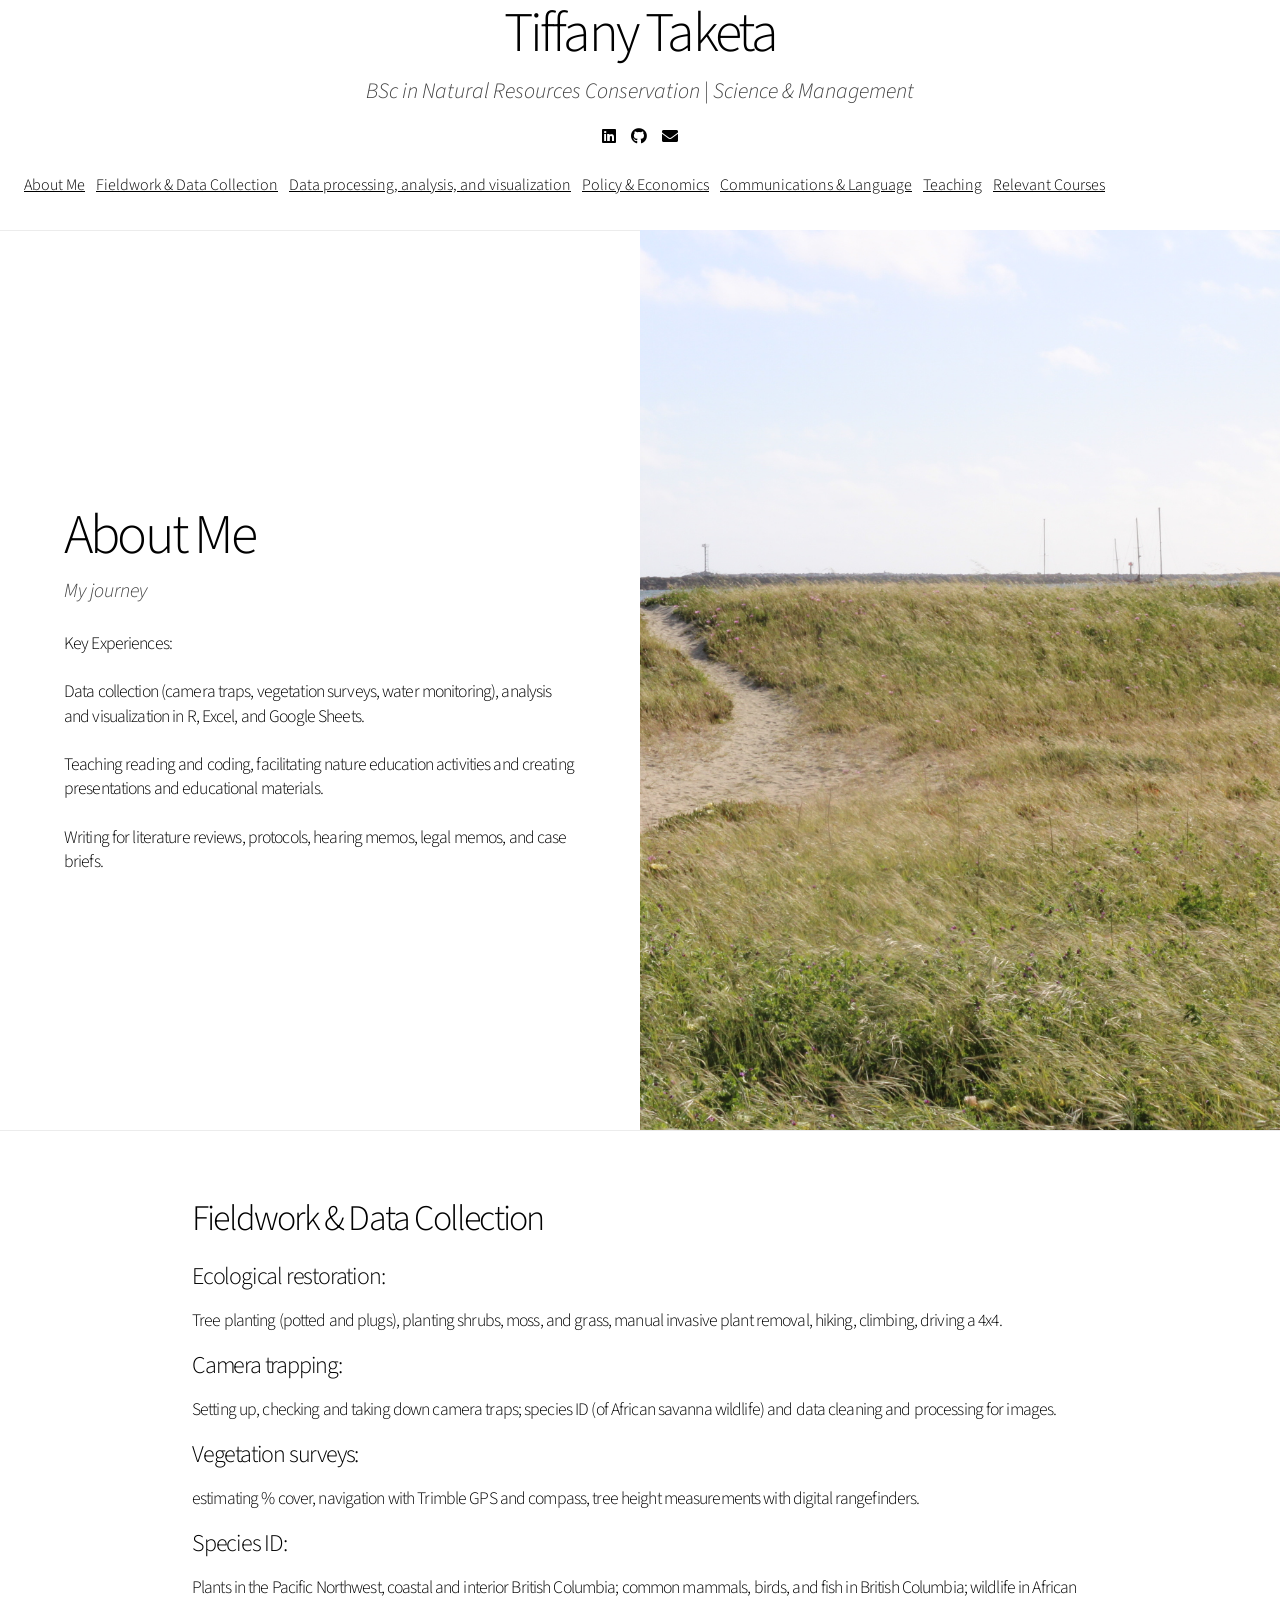
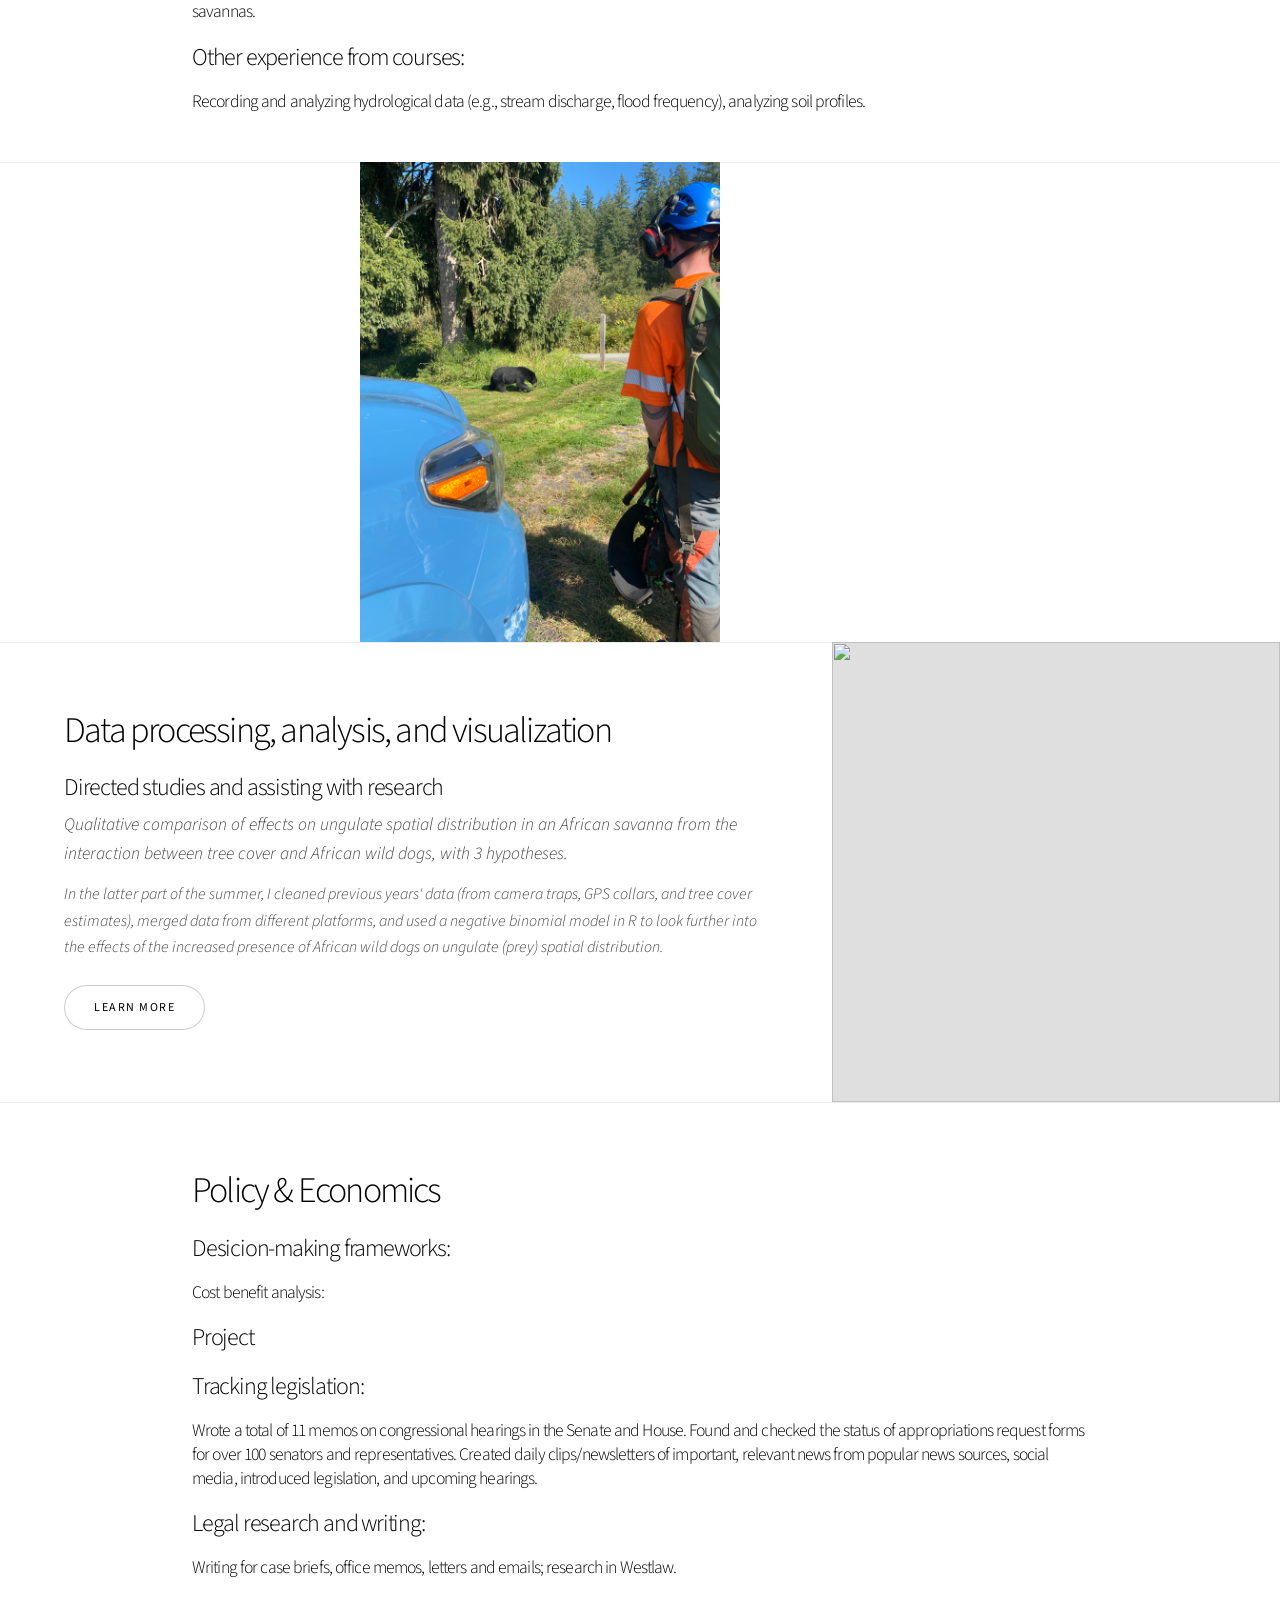
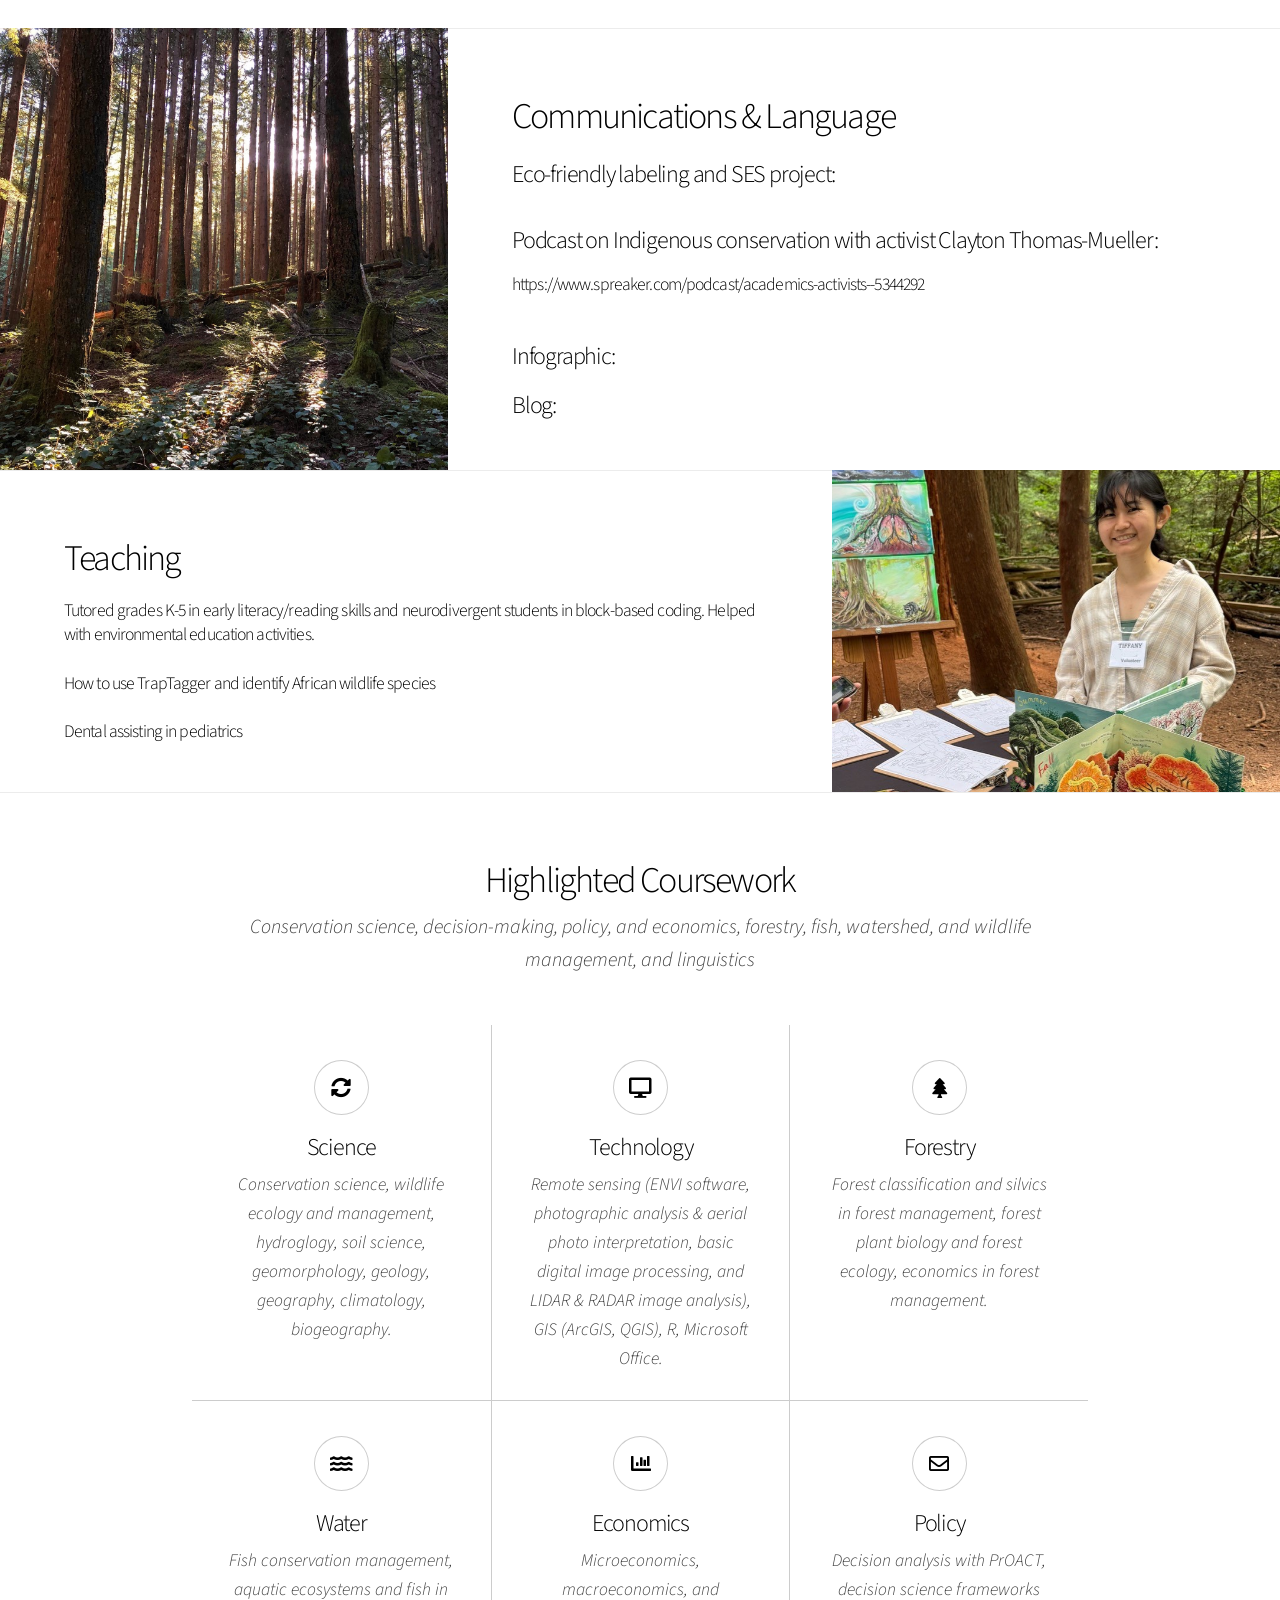
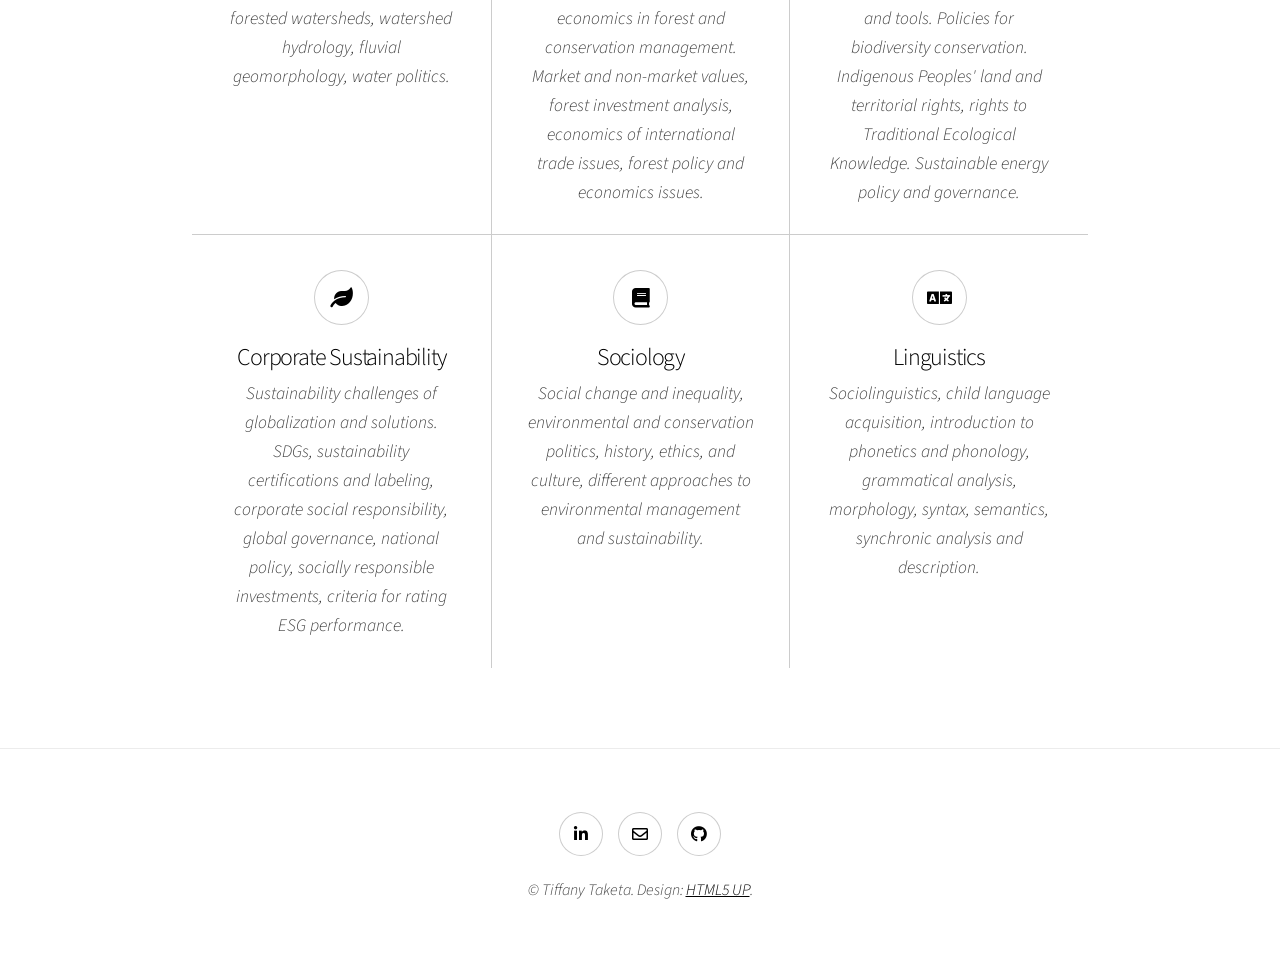
==== commit 582bc55f: "Update index.html Fixed image link, changed .jpg to .JPG" ====
--- a/index.html
+++ b/index.html
@@ -58,7 +58,7 @@
 								</h4>
 								</div>
 						<div class="image">
-							<img src="images/grassyhill.jpg" alt="" />
+							<img src="images/grassyhill.JPG" alt="" />
 						</div>
 					</section>
 
@@ -270,4 +270,4 @@
 			<script src="assets/js/main.js"></script>
 
 	</body>
-</html>+</html>
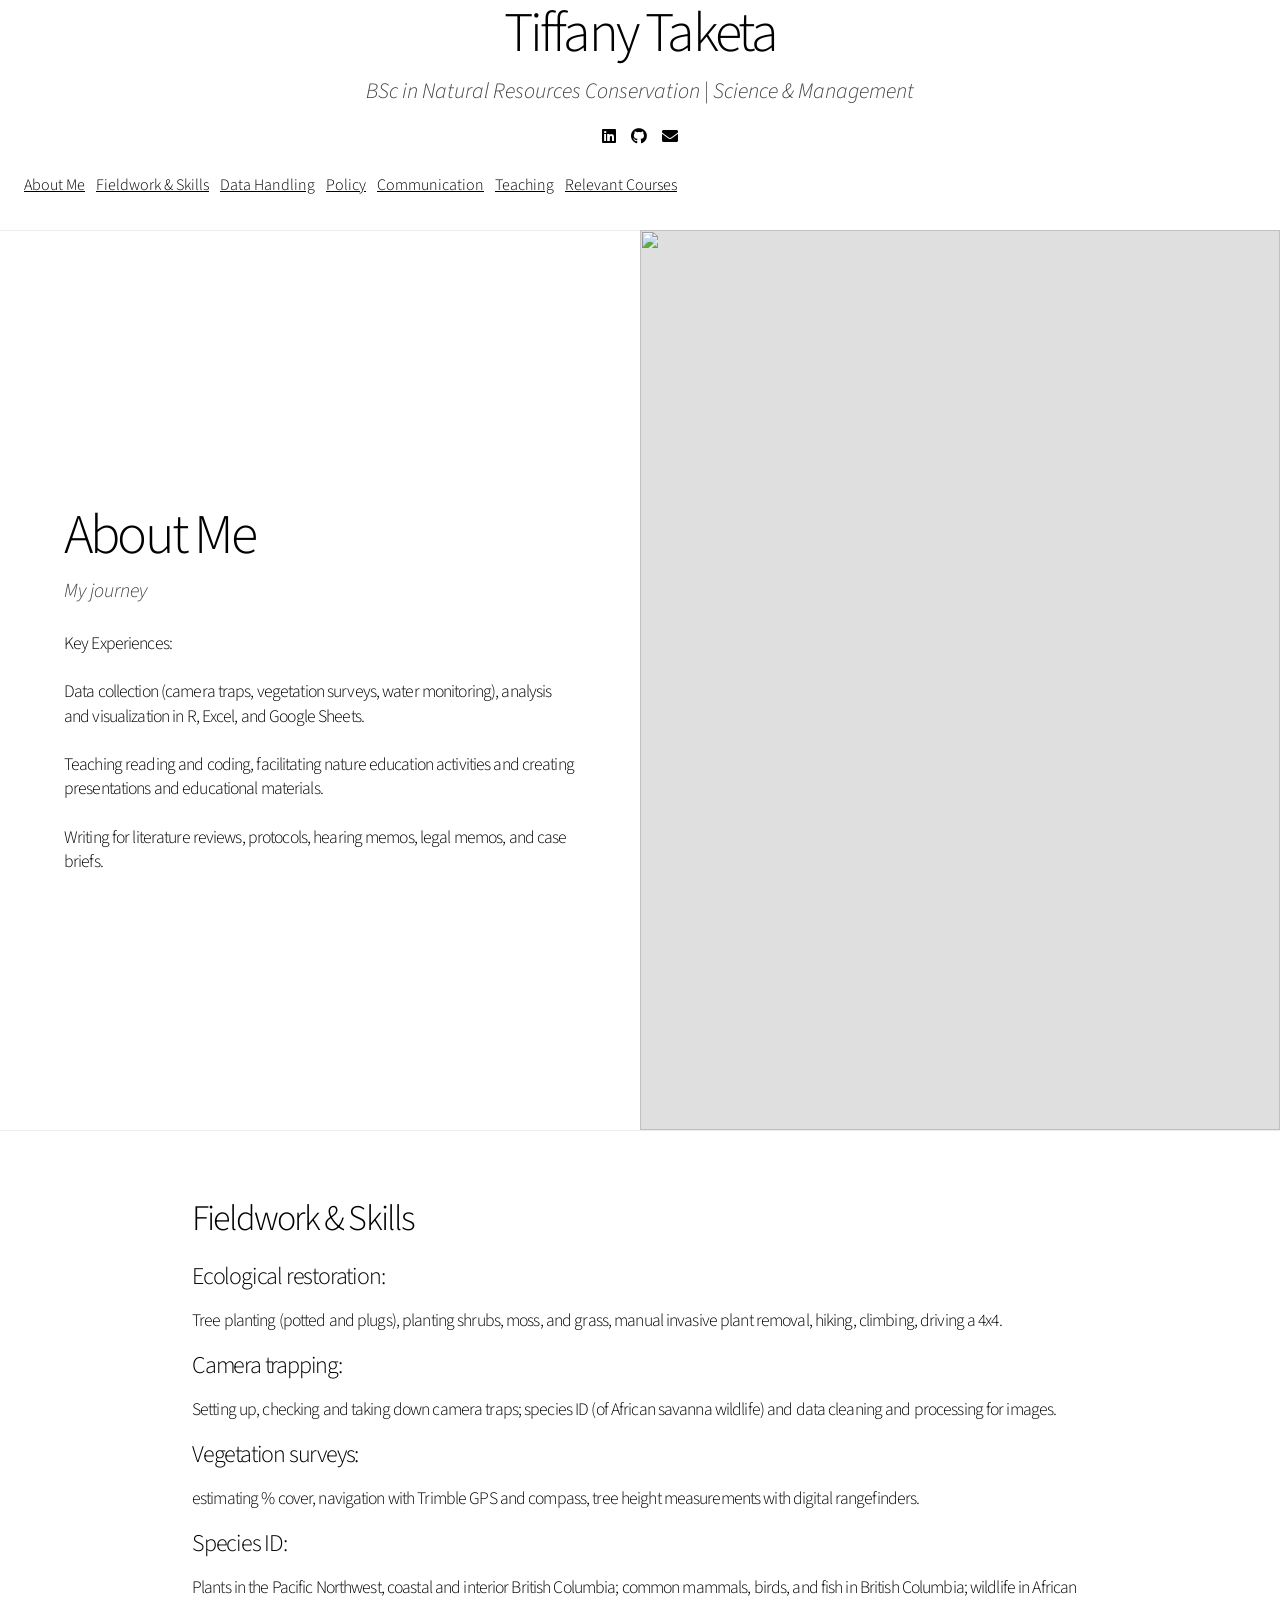
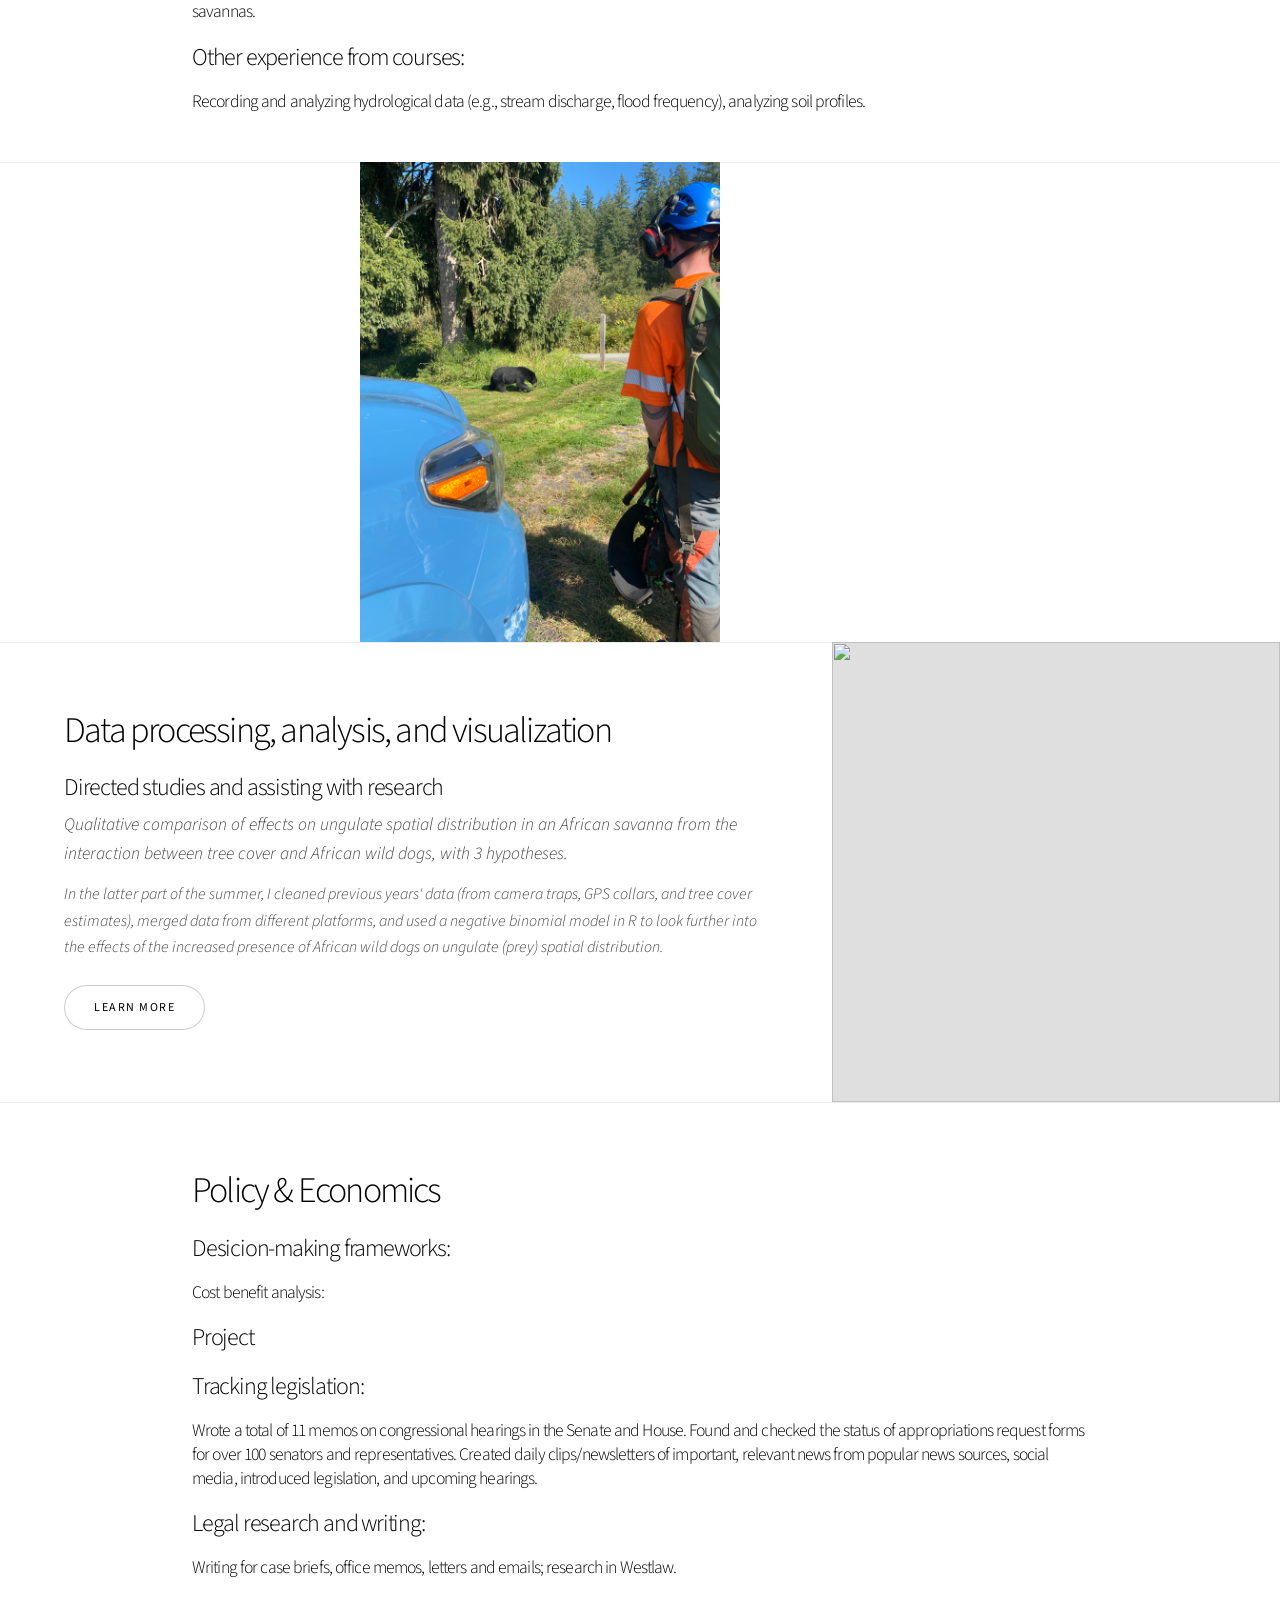
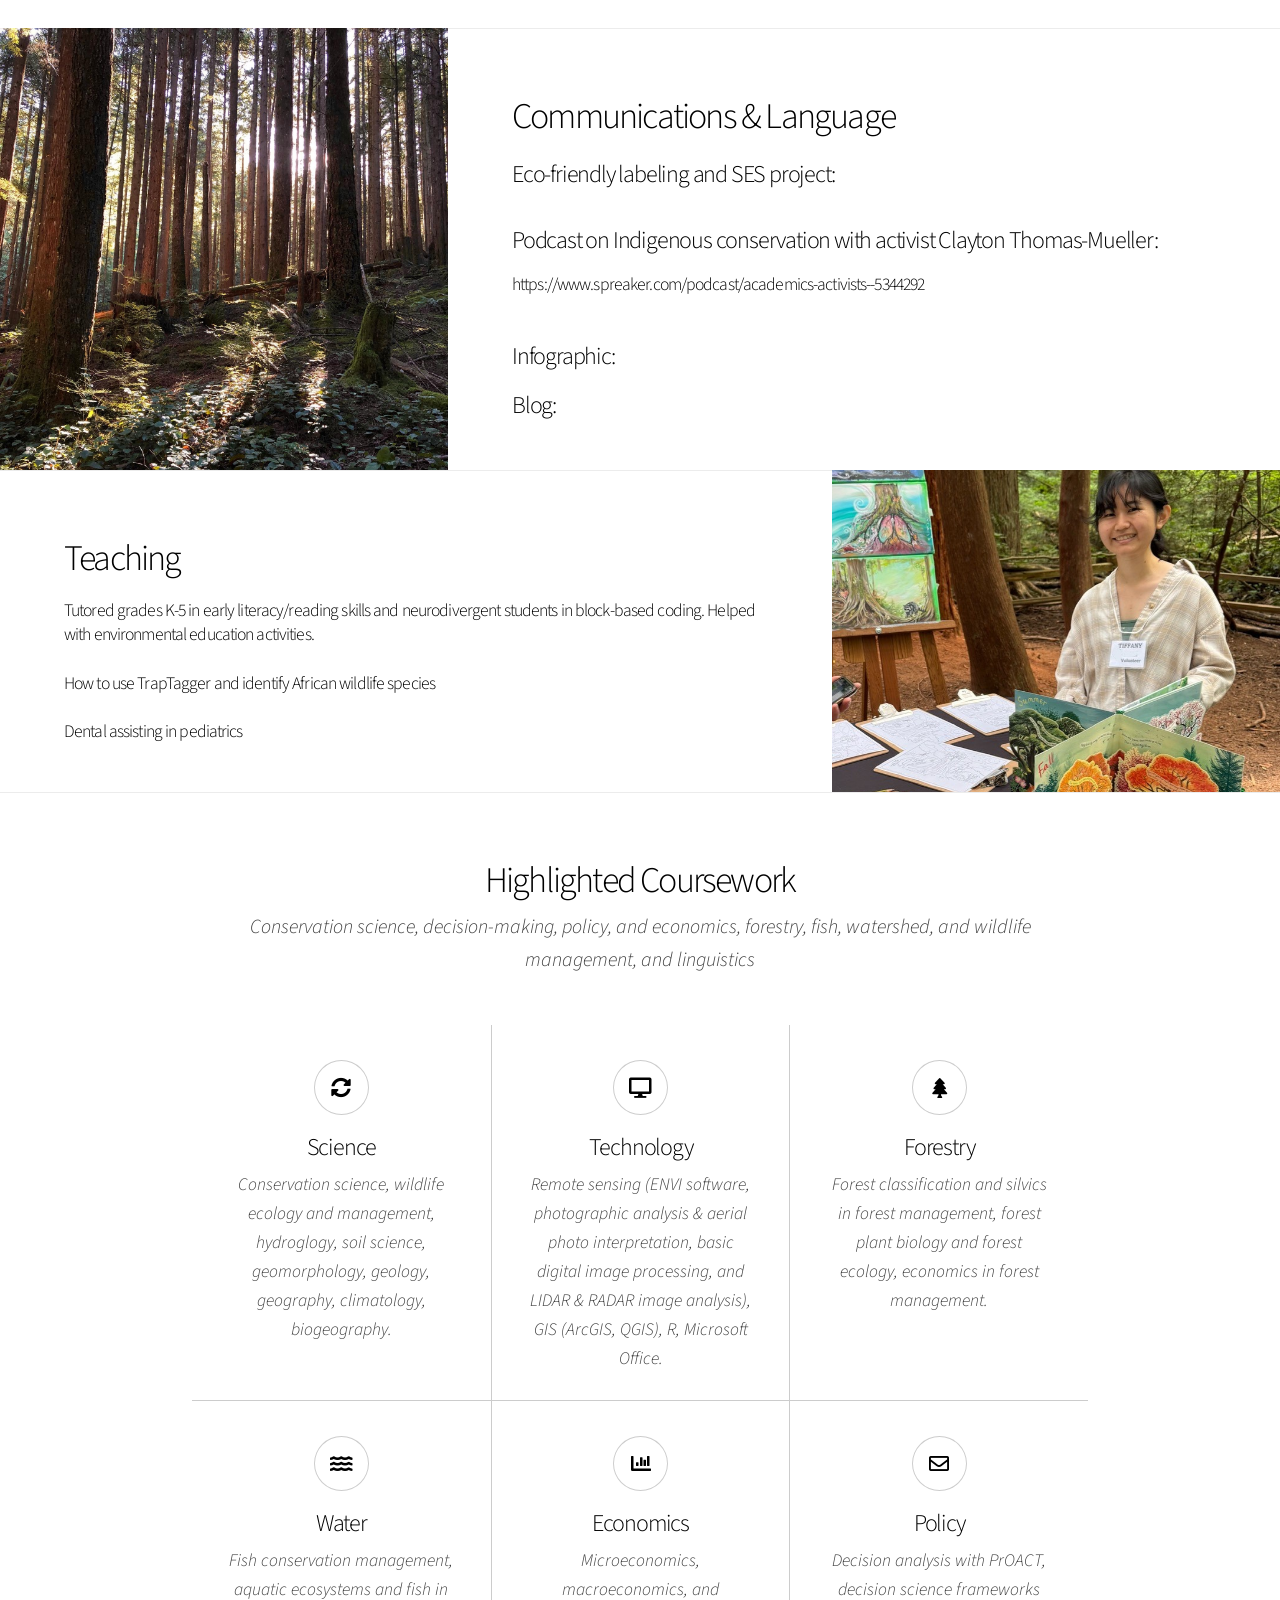
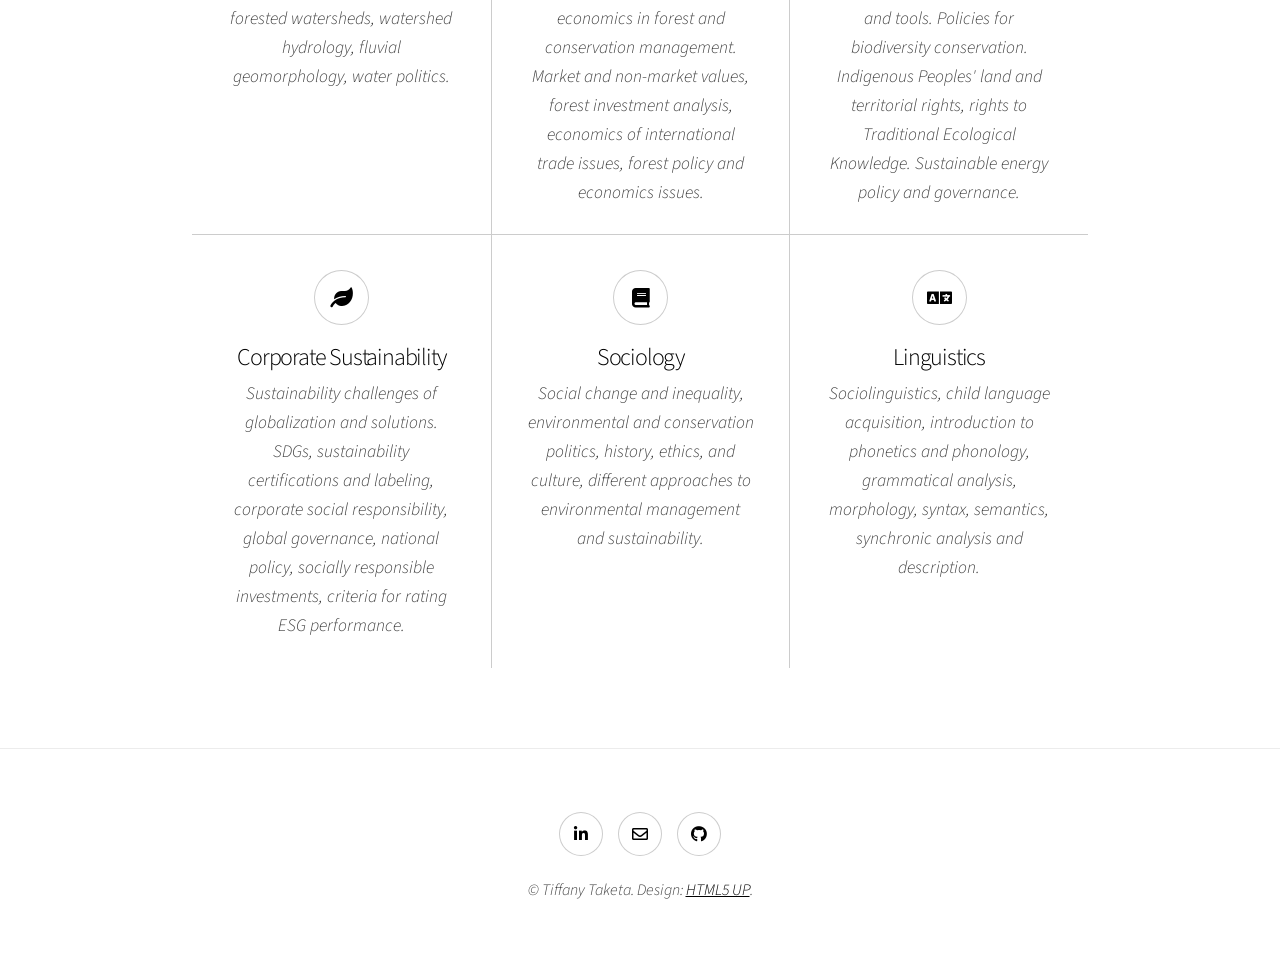
==== commit 4e2814ad: "Edits to tab titles" ====
--- a/index.html
+++ b/index.html
@@ -31,10 +31,10 @@
 		<nav id="nav">
 						<ul>
 							<li><a href="#aboutme" class="active">About Me</a></li>
-							<li><a href="#fieldwork">Fieldwork & Data Collection</a></li>
-							<li><a href="#data">Data processing, analysis, and visualization</a></li>
-							<li><a href="#policy">Policy & Economics</a></li>
-							<li><a href="#comms">Communications & Language</a></li>
+							<li><a href="#fieldwork">Fieldwork & Skills</a></li>
+							<li><a href="#data">Data Handling</a></li>
+							<li><a href="#policy">Policy</a></li>
+							<li><a href="#comms">Communication</a></li>
 							<li><a href="#teaching">Teaching</a></li>
 							<li><a href="#courses">Relevant Courses</a></li>
 						</ul>
@@ -58,14 +58,14 @@
 								</h4>
 								</div>
 						<div class="image">
-							<img src="images/grassyhill.JPG" alt="" />
+							<img src="images/grassyhill.jpg" alt="" />
 						</div>
 					</section>
 
 				<!-- Fieldwork and Data Collection -->
 					<section id="fieldwork" class="spotlight style1 orient-right content-align-left image-position-center onscroll-image-fade-in">
 						<div class="content">
-							<h2>Fieldwork & Data Collection</h2>
+							<h2>Fieldwork & Skills</h2>
 							<h3>Ecological restoration:</h3><h4>Tree planting (potted and plugs), planting shrubs, moss, and grass, manual invasive plant removal, hiking, climbing, driving a 4x4.
 								</h4> 
 							<h3>Camera trapping:</h3><h4> Setting up, checking and taking down camera traps; species ID (of African savanna wildlife) and data cleaning and processing for images.
@@ -270,4 +270,4 @@
 			<script src="assets/js/main.js"></script>
 
 	</body>
-</html>
+</html>
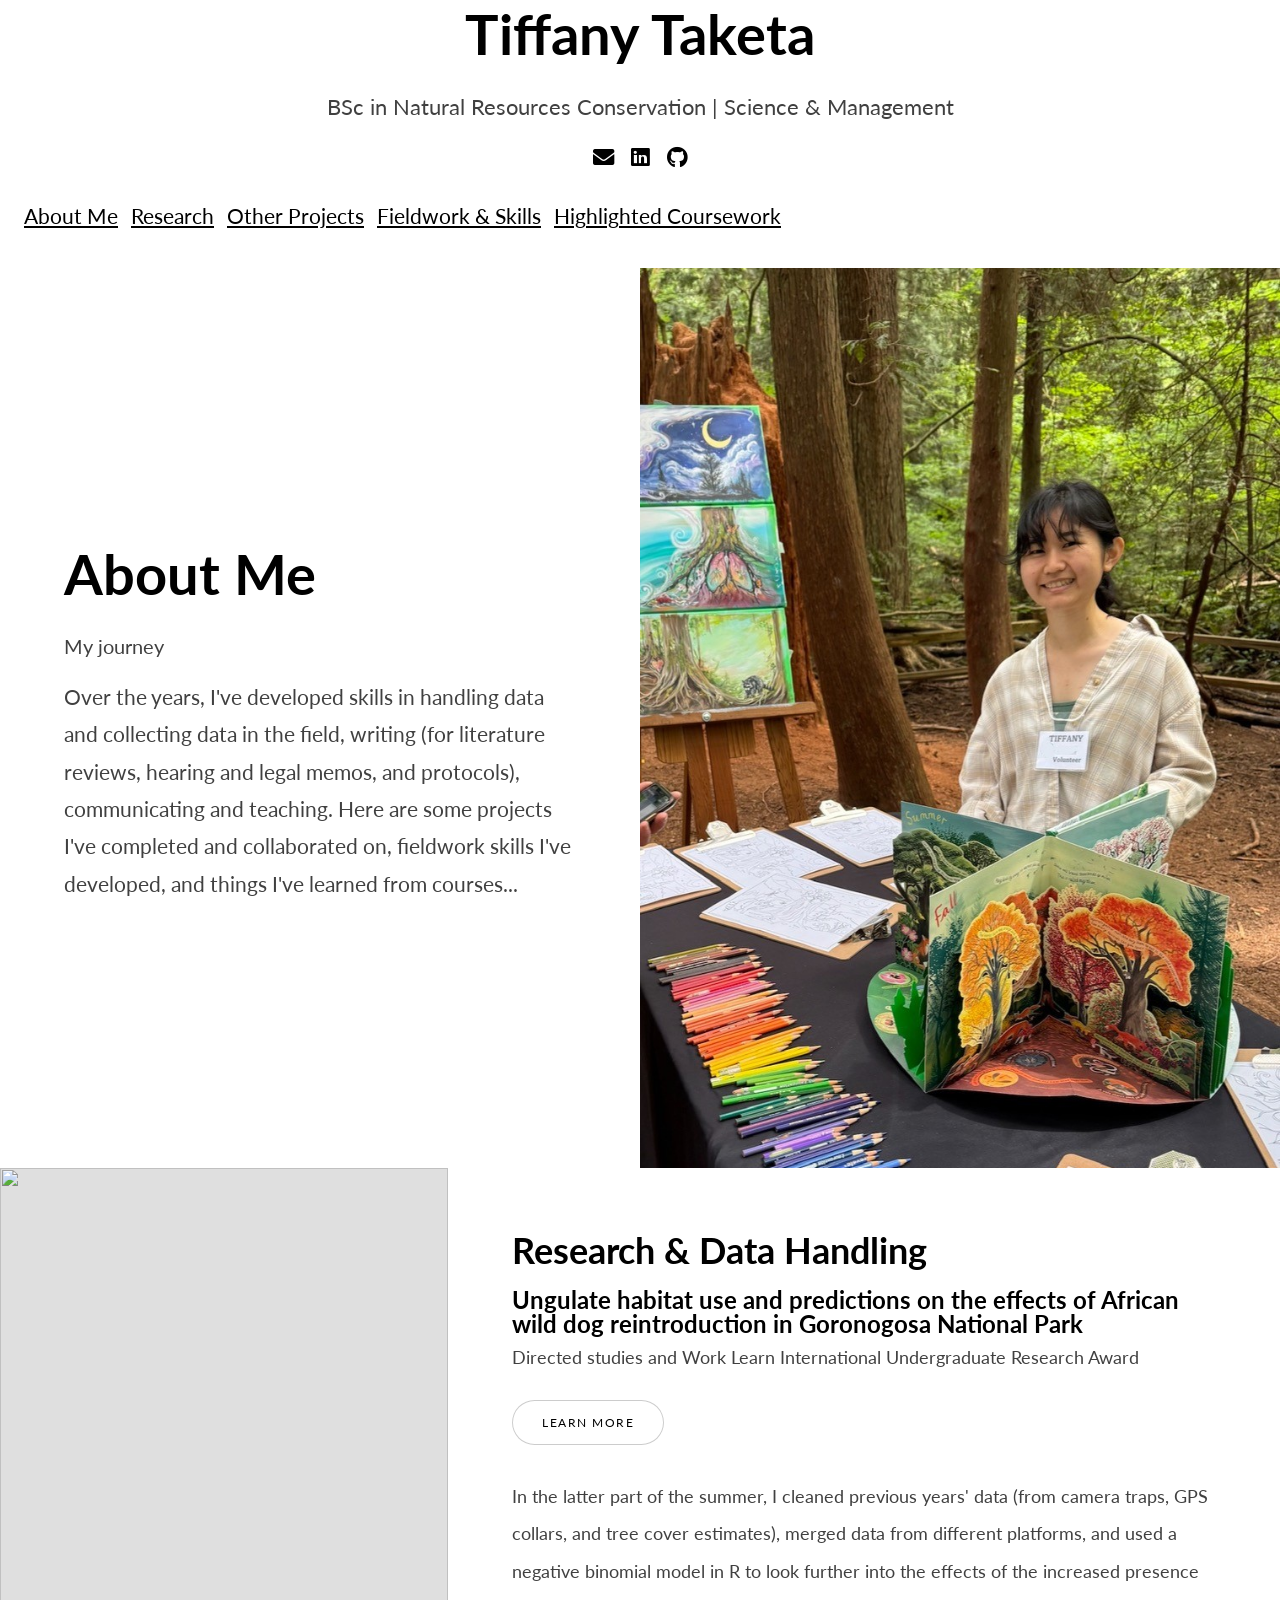
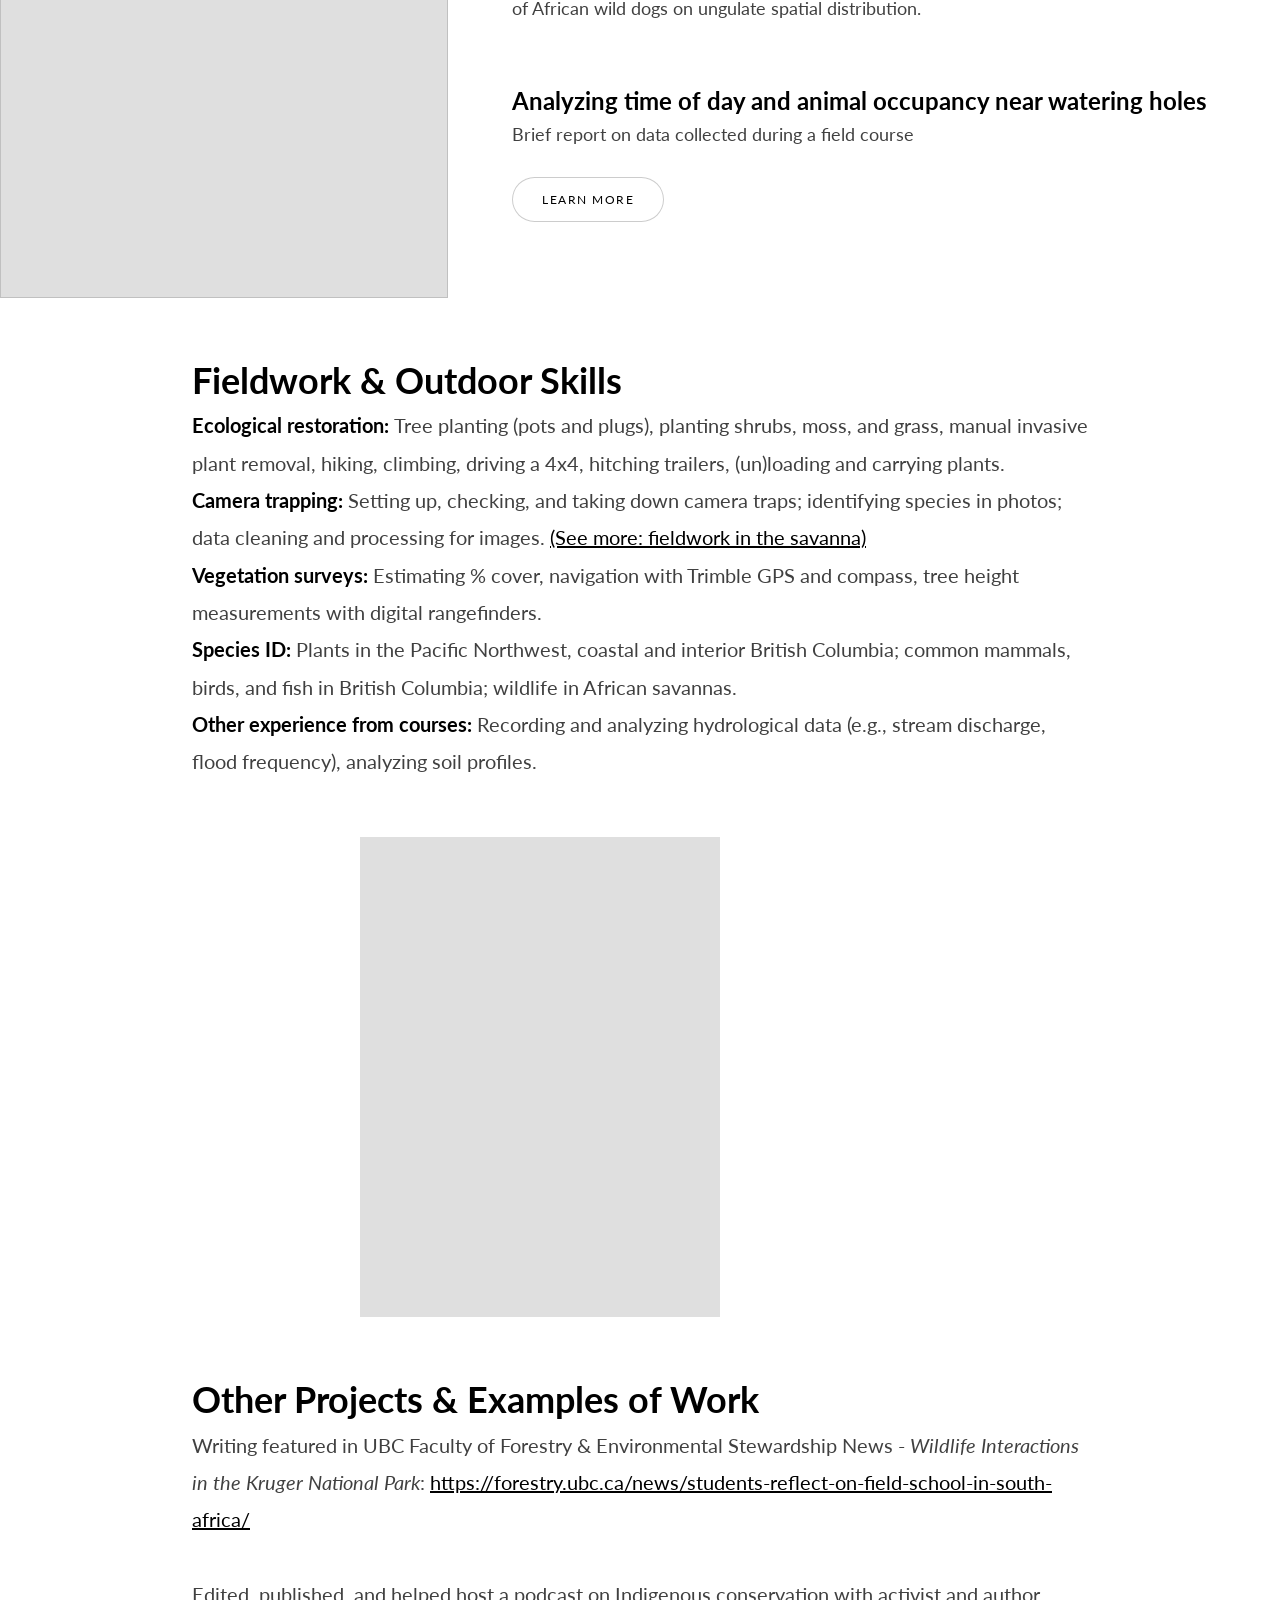
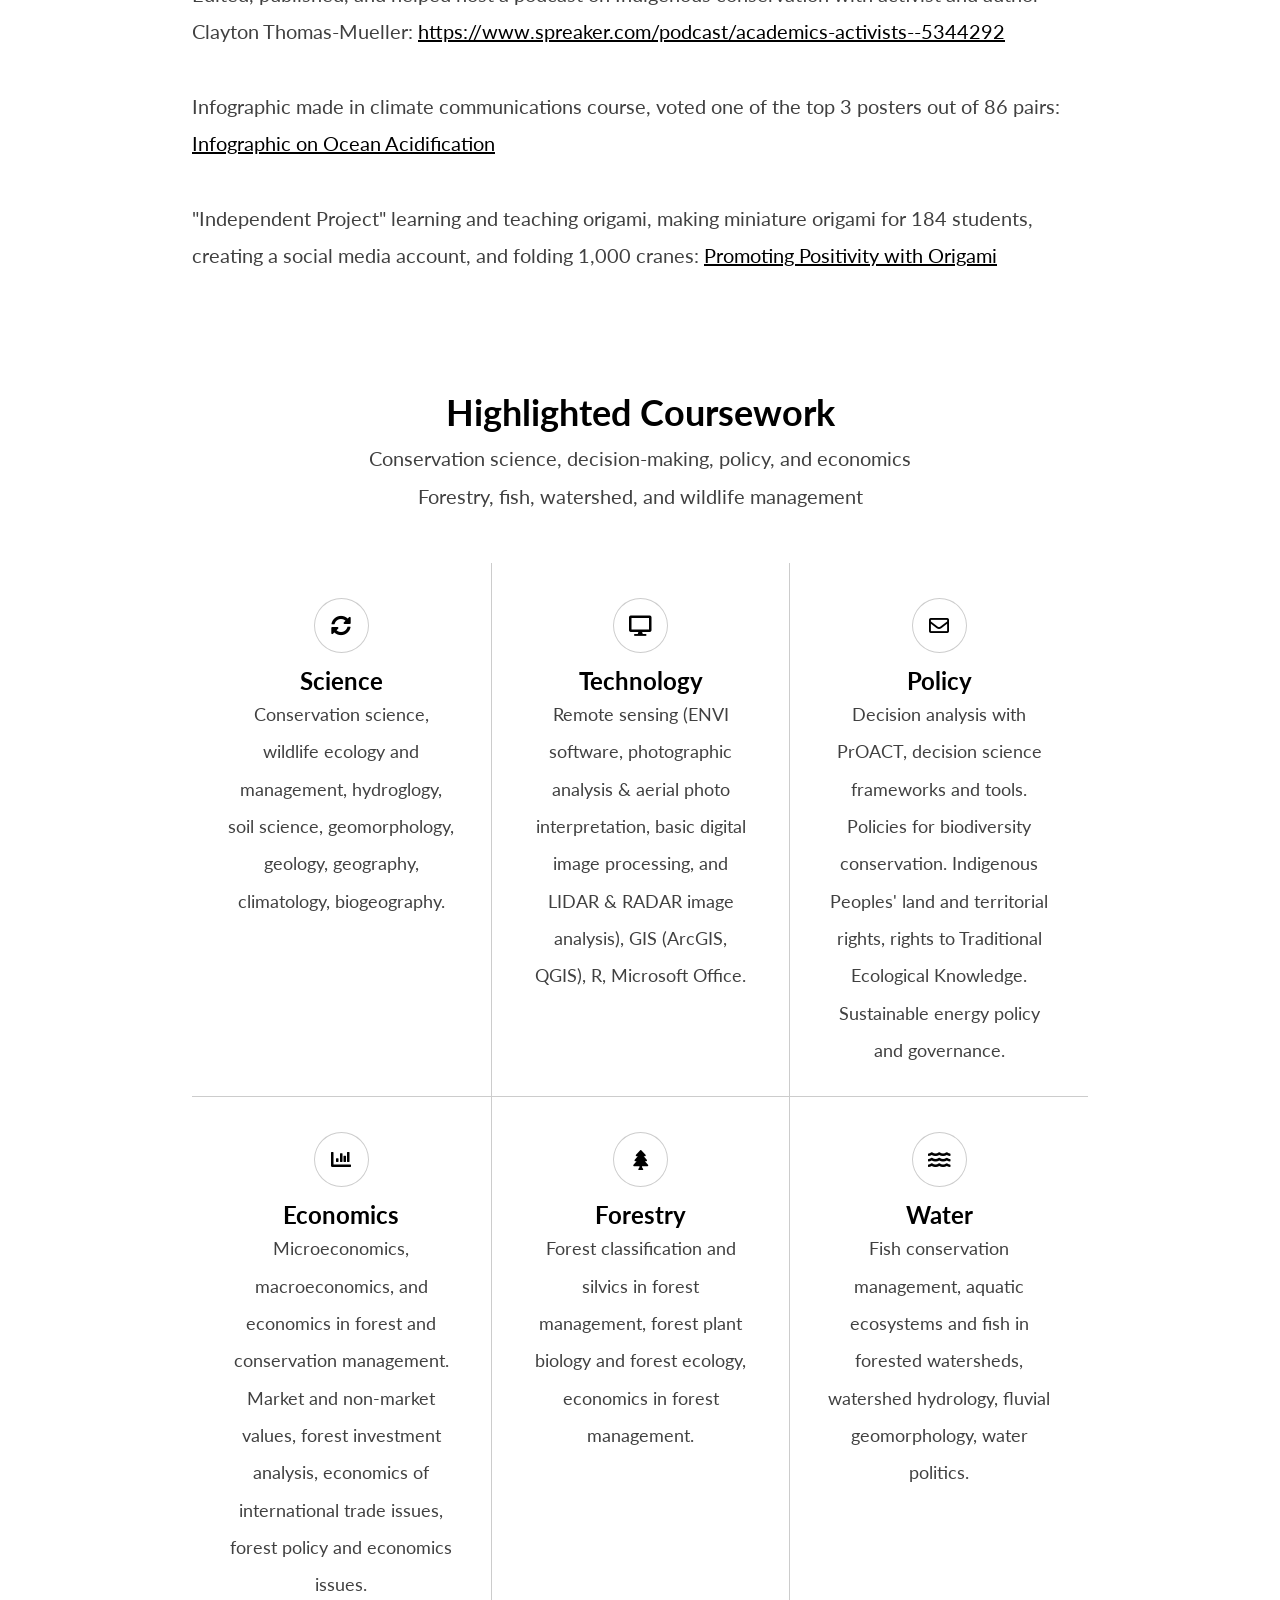
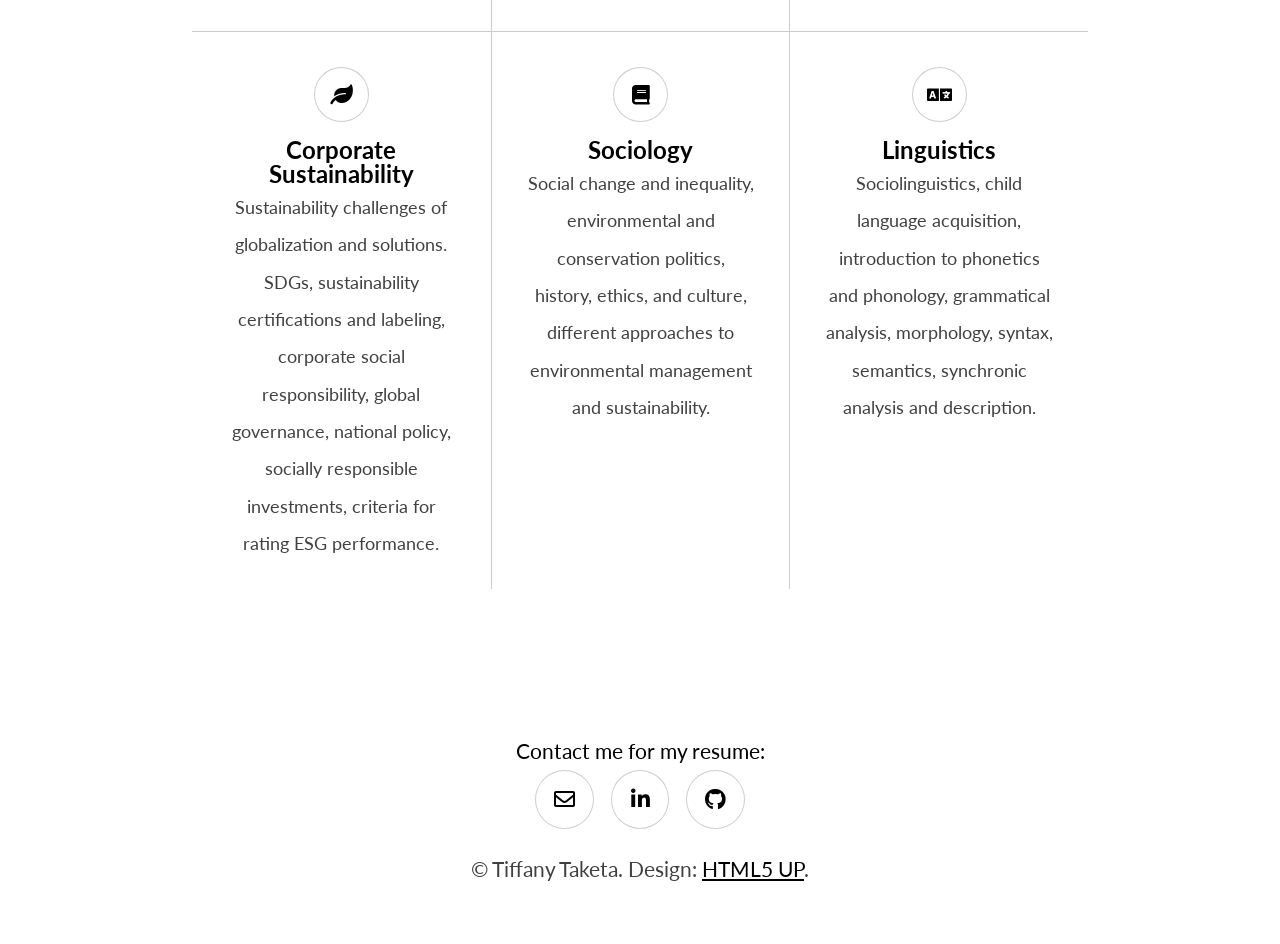
==== commit 254bfc1a: "Changing font, reorganizing and relabelling content, updating file" ====
--- a/index.html
+++ b/index.html
@@ -6,7 +6,7 @@
 -->
 <html>
 	<head>
-		<title>Story by HTML5 UP</title>
+		<title>Tiffany Taketa Portfolio</title>
 		<meta charset="utf-8" />
 		<meta name="viewport" content="width=device-width, initial-scale=1, user-scalable=no" />
 		<link rel="stylesheet" href="assets/css/main.css" />
@@ -21,9 +21,9 @@
 				<h1>Tiffany Taketa</h1>
 				<p>BSc in Natural Resources Conservation | Science & Management</p>
 				<p><ul class="icons">
+				<li><a href="mailto: tiffanyhtaketa@gmail.com" target="_blank" class="icon solid fa-envelope"><span class="label">Email</span></a></li>
 				<li><a href="https://www.linkedin.com/in/tiffanytaketa/" target="_blank" class="icon brands fa-linkedin"><span class="label">LinkedIn</span></a></li>
 				<li><a href="https://github.com/ttaketa" target="_blank" class="icon brands fa-github"><span class="label">Github</span></a></li>
-				<li><a href="mailto: tiffanyhtaketa@gmail.com" target="_blank" class="icon solid fa-envelope"><span class="label">Email</span></a></li>
 			</ul></p>
 			</header>
 
@@ -31,52 +31,67 @@
 		<nav id="nav">
 						<ul>
 							<li><a href="#aboutme" class="active">About Me</a></li>
+							<li><a href="#research">Research</a></li>
+							<li><a href="#projects">Other Projects</a></li>
 							<li><a href="#fieldwork">Fieldwork & Skills</a></li>
-							<li><a href="#data">Data Handling</a></li>
-							<li><a href="#policy">Policy</a></li>
-							<li><a href="#comms">Communication</a></li>
-							<li><a href="#teaching">Teaching</a></li>
-							<li><a href="#courses">Relevant Courses</a></li>
+							<li><a href="#courses">Highlighted Coursework</a></li>
 						</ul>
 					</nav>
 		<!-- Wrapper -->
 			<div id="wrapper" class="divided">
 
 				<!-- About Me -->
-				<section id="aboutme" class="main"></section>
+				<section id="aboutme" class="main">
 					<section class="banner style1 orient-left content-align-left image-position-right fullscreen onload-image-fade-in onload-content-fade-right">
 						<div class="content">
 							<h1>About Me</h1>
 							<p class="major">My journey</p>
-								<h4>Key Experiences:
-									</br>
-								</br>Data collection (camera traps, vegetation surveys, water monitoring), analysis and visualization in R, Excel, and Google Sheets.</li>
-									</br>
-								</br>Teaching reading and coding, facilitating nature education activities and creating presentations and educational materials.</li>
-									</br>
-								</br>Writing for literature reviews, protocols, hearing memos, legal memos, and case briefs.
-								</h4>
+								<p>Over the years, I've developed skills in handling data and collecting data in the field, writing (for literature reviews, hearing and legal memos, and protocols), communicating and teaching. Here are some projects I've completed and collaborated on, fieldwork skills I've developed, and things I've learned from courses...</p>
 								</div>
 						<div class="image">
-							<img src="images/grassyhill.jpg" alt="" />
+							<img src="images/psps.jpg" alt="" />
+						</div>
+					</section>
+
+				<!-- Data processing, analysis, and visualization -->
+					<section id="research" class="spotlight style1 orient-right content-align-left image-position-center onscroll-image-fade-in">
+						<div class="content">
+							<h2>Research & Data Handling</h2>
+								<h3>Ungulate habitat use and predictions on the effects of African wild dog reintroduction in Goronogosa National Park</h3>
+									<p>Directed studies and Work Learn International Undergraduate Research Award</p>
+								<ul class="actions stacked">
+									<li><a href="files/DirectedStudies_Infographic.pdf" class="button">Learn More</a></li>
+								</ul>
+								<h3></h3>
+									<p> In the latter part of the summer, I cleaned previous years' data (from camera traps, GPS collars, and tree cover estimates), merged data from different platforms, and used a negative binomial model in R to look further into the effects of the increased presence of African wild dogs on ungulate spatial distribution.</p>
+							</br>
+								<h3>Analyzing time of day and animal occupancy near watering holes</h3>
+									<p>Brief report on data collected during a field course</p>
+							<ul class="actions stacked">
+								<li><a href="files/CONS454FinalProjectCameraTrap.pdf" class="button">Learn More</a></li>
+							</ul>
+						</div>
+						<div class="image">
+							<img src="images/waterbuck.JPG" alt="" />
 						</div>
 					</section>
 
 				<!-- Fieldwork and Data Collection -->
 					<section id="fieldwork" class="spotlight style1 orient-right content-align-left image-position-center onscroll-image-fade-in">
 						<div class="content">
-							<h2>Fieldwork & Skills</h2>
-							<h3>Ecological restoration:</h3><h4>Tree planting (potted and plugs), planting shrubs, moss, and grass, manual invasive plant removal, hiking, climbing, driving a 4x4.
-								</h4> 
-							<h3>Camera trapping:</h3><h4> Setting up, checking and taking down camera traps; species ID (of African savanna wildlife) and data cleaning and processing for images.
-								</h4> 	
-							<h3>Vegetation surveys:</h3><h4> estimating % cover, navigation with Trimble GPS and compass, tree height measurements with digital rangefinders.
-								</h4>
-							<h3>Species ID:</h3><h4> Plants in the Pacific Northwest, coastal and interior British Columbia; common mammals, birds, and fish in British Columbia; wildlife in African savannas.
-								</h4>
-							<h3> Other experience from courses:</h3><h4> Recording and analyzing hydrological data (e.g., stream discharge, flood frequency), analyzing soil profiles.
-								</h4>
-							</div>
+							<h2>Fieldwork & Outdoor Skills</h2>
+							<p><strong>Ecological restoration: </strong>Tree planting (pots and plugs), planting shrubs, moss, and grass, manual invasive plant removal, hiking, climbing, driving a 4x4, hitching trailers, (un)loading and carrying plants.								 
+									</br>
+								<strong>Camera trapping: </strong>Setting up, checking, and taking down camera traps; identifying species in photos; data cleaning and processing for images.
+									<a href="files/BlogPost2_TTaketa.pdf" target="blank"><span class="label"><u>(See more: fieldwork in the savanna)</u></span></a>
+									</br>
+								<strong>Vegetation surveys: </strong>Estimating % cover, navigation with Trimble GPS and compass, tree height measurements with digital rangefinders.
+									</br>
+								<strong>Species ID: </strong>Plants in the Pacific Northwest, coastal and interior British Columbia; common mammals, birds, and fish in British Columbia; wildlife in African savannas.
+									</br>
+								<strong>Other experience from courses: </strong>Recording and analyzing hydrological data (e.g., stream discharge, flood frequency), analyzing soil profiles.
+							</p>	
+						</div>
 					</section>
 
 				<!-- Gallery -->
@@ -95,7 +110,7 @@
 										<img src="images/bear.jpeg" alt="" />
 									</a>
 									<div class="caption">
-										<h3>Removing invasive scotchbroom at Minnekhada Regional Park</h3>
+										<h3>Following safety protocols</h3>
 									</div>
 								</article>
 								<article>
@@ -125,69 +140,18 @@
 							</div>
 					</section>
 
-
-				<!-- Data processing, analysis, and visualization -->
-					<section id="data" class="spotlight style1 orient-left content-align-left image-position-center onscroll-image-fade-in">
-						<div class="content">
-							<h2>Data processing, analysis, and visualization</h2>
-								<h3>Directed studies and assisting with research </h3>
-									<p>Qualitative comparison of effects on ungulate spatial distribution in an African savanna from the interaction between tree cover and African wild dogs, with 3 hypotheses. </p>
-								<p> In the latter part of the summer, I cleaned previous years' data (from camera traps, GPS collars, and tree cover estimates), merged data from different platforms, and used a negative binomial model in R to look further into the effects of the increased presence of African wild dogs on ungulate (prey) spatial distribution.</p>
-							<ul class="actions stacked">
-								<li><a href="#" class="button">Learn More</a></li>
-							</ul>
-						</div>
-						<div class="image">
-							<img src="images/waterbuck.JPG" alt="" />
-						</div>
-					</section>
-
-				<!-- Policy & Economics -->
-					<section id="policy" class="spotlight style1 orient-right content-align-left image-position-center onscroll-image-fade-in">
-						<div class="content">
-							<h2>Policy & Economics</h2>
-								<h3>Desicion-making frameworks:</h3> 
-									<h4> Cost benefit analysis:</h4>
-								<h3>Project</h3> 
-								<h3> Tracking legislation:</h3> 
-									<h4>Wrote a total of 11 memos on congressional hearings in the Senate and House. Found and checked the status of appropriations request forms for over 100 senators and representatives. Created daily clips/newsletters of important, relevant news from popular news sources, social media, introduced legislation, and upcoming hearings.</h4> 
-								<h3>Legal research and writing:</h3>
-									<h4>Writing for case briefs, office memos, letters and emails; research in Westlaw.</h4>			
-						</div>
-					</section>
-
-				<!-- Communications & Language -->
-					<section id="comms" class="spotlight style1 orient-right content-align-left image-position-center onscroll-image-fade-in">
-						<div class="content">
-							<h2>Communications & Language</h2>
-							<h3>Eco-friendly labeling and SES project:
-								</br>
-							</br>Podcast on Indigenous conservation with activist Clayton Thomas-Mueller:</h3> <h4><a href="https://www.spreaker.com/podcast/academics-activists--5344292" target="_blank"><span class="label">https://www.spreaker.com/podcast/academics-activists--5344292</span></a></h4>
-								</br> 
-							<h3>Infographic:</h3>
-								<h4></h4>
-							<h3>Blog:
-								<h4></h4>
-							</h3>
-						</div>
-						<div class="image">
-							<img src="images/forestsquare.jpg" alt="" />
-						</div>
-					</section>
-
-				<!-- Teaching -->
-					<section id="teaching" class="spotlight style1 orient-left content-align-left image-position-center onscroll-image-fade-in">
-						<div class="content">
-							<h2>Teaching</h2>
-							<h4>Tutored grades K-5 in early literacy/reading skills and neurodivergent students in block-based coding. Helped with environmental education activities.
-								</br>
-							</br>How to use TrapTagger and identify African wildlife species
-								</br>
-							</br>Dental assisting in pediatrics
-							</h4>
-						</div>
-						<div class="image">
-							<img src="images/psps.jpg" alt="" />
+				<!-- Projects -->
+					<section id="projects" class="spotlight style1 orient-right content-align-left image-position-center onscroll-image-fade-in">
+						<div class="content">
+							<h2>Other Projects & Examples of Work</h2>
+								<p>Writing featured in UBC Faculty of Forestry & Environmental Stewardship News - <i>Wildlife Interactions in the Kruger National Park</i>: <a href="https://forestry.ubc.ca/news/students-reflect-on-field-school-in-south-africa/" target="blank"><span class="label"><u>https://forestry.ubc.ca/news/students-reflect-on-field-school-in-south-africa/</u></span></a>
+									</br>
+								</br>Edited, published, and helped host a podcast on Indigenous conservation with activist and author Clayton Thomas-Mueller: <a href="https://www.spreaker.com/podcast/academics-activists--5344292" target="_blank"><span class="label"><u>https://www.spreaker.com/podcast/academics-activists--5344292</u></span></a>
+									</br>
+								</br>Infographic made in climate communications course, voted one of the top 3 posters out of 86 pairs: <a href="files/OceanAcidificationInfographic.pdf" target="blank"><span class="label"><u>Infographic on Ocean Acidification</u></span></a>
+									</br>
+								</br>"Independent Project" learning and teaching origami, making miniature origami for 184 students, creating a social media account, and folding 1,000 cranes: <a href="files/OrigamiProject.pdf" target="blank"><u>Promoting Positivity with Origami</u><span class="label"><u></u></span></a>
+							</p>
 						</div>
 					</section>
 
@@ -195,7 +159,8 @@
 					<section id="courses" class="wrapper style1 align-center">
 						<div class="inner">
 							<h2>Highlighted Coursework</h2>
-							<p>Conservation science, decision-making, policy, and economics, forestry, fish, watershed, and wildlife management, and linguistics</p>
+							<p>Conservation science, decision-making, policy, and economics
+							</br>Forestry, fish, watershed, and wildlife management</p>
 							<div class="items style1 medium onscroll-fade-in">
 								<section>
 									<span class="icon solid style2 major fa-sync-alt"></span>
@@ -208,6 +173,16 @@
 									<p>Remote sensing (ENVI software, photographic analysis & aerial photo interpretation, basic digital image processing, and LIDAR & RADAR image analysis), GIS (ArcGIS, QGIS), R, Microsoft Office.</p>
 								</section>
 								<section>
+									<span class="icon style2 major fa-envelope"></span>
+									<h3>Policy</h3>
+									<p>Decision analysis with PrOACT, decision science frameworks and tools. Policies for biodiversity conservation. Indigenous Peoples' land and territorial rights, rights to Traditional Ecological Knowledge. Sustainable energy policy and governance.</p>
+								</section>
+								<section>
+									<span class="icon solid style2 major fa-chart-bar"></span>
+									<h3>Economics</h3>
+									<p>Microeconomics, macroeconomics, and economics in forest and conservation management. Market and non-market values, forest investment analysis, economics of international trade issues, forest policy and economics issues.</p>
+								</section>
+								<section>
 									<span class="icon solid style2 major fa-tree"></span>
 									<h3>Forestry</h3>
 									<p>Forest classification and silvics in forest management, forest plant biology and forest ecology, economics in forest management.</p>
@@ -216,17 +191,7 @@
 									<span class="icon solid style2 major fa-water"></span>
 									<h3>Water</h3>
 									<p>Fish conservation management, aquatic ecosystems and fish in forested watersheds, watershed hydrology, fluvial geomorphology, water politics.</p>
-								</section>
-								<section>
-									<span class="icon solid style2 major fa-chart-bar"></span>
-									<h3>Economics</h3>
-									<p>Microeconomics, macroeconomics, and economics in forest and conservation management. Market and non-market values, forest investment analysis, economics of international trade issues, forest policy and economics issues.</p>
-								</section>
-								<section>
-									<span class="icon style2 major fa-envelope"></span>
-									<h3>Policy</h3>
-									<p>Decision analysis with PrOACT, decision science frameworks and tools. Policies for biodiversity conservation. Indigenous Peoples' land and territorial rights, rights to Traditional Ecological Knowledge. Sustainable energy policy and governance.</p>
-								</section>
+								</section>								
 								<section>
 									<span class="icon solid style2 major fa-leaf"></span>
 									<h3>Corporate Sustainability</h3>
@@ -249,9 +214,10 @@
 				<!-- Footer -->
 					<footer class="wrapper style1 align-center">
 						<div class="inner">
+							Contact me for my resume:
 							<ul class="icons">
+								<li><a href="mailto: tiffanyhtaketa@gmail.com" target="_blank" class="icon style2 fa-envelope"><span class="label">Email</span></a></li>
 								<li><a href="https://www.linkedin.com/in/tiffanytaketa/" target="_blank" class="icon brands style2 fa-linkedin-in"><span class="label">LinkedIn</span></a></li>
-								<li><a href="mailto: tiffanyhtaketa@gmail.com" target="_blank" class="icon style2 fa-envelope"><span class="label">Email</span></a></li>
 								<li><a href="https://github.com/ttaketa" target="_blank" class="icon brands style2 fa-github"><span class="label">Github</span></a></li>
 							</ul>
 							<p>&copy; Tiffany Taketa. Design: <a href="https://html5up.net">HTML5 UP</a>.</p>
@@ -270,4 +236,4 @@
 			<script src="assets/js/main.js"></script>
 
 	</body>
-</html>+</html>
--- a/assets/css/main.css
+++ b/assets/css/main.css
@@ -1,11 +1,15 @@
-@import url(fontawesome-all.min.css);
-@import url("https://fonts.googleapis.com/css?family=Source+Sans+Pro:300,300i,400,400i");
+@import url("fontawesome-all.min.css");
+@import url("https://fonts.googleapis.com/css?family=Lato:400,400italic,700,700italic|Source+Code+Pro:400");
 
 /*
 	Story by HTML5 UP
 	html5up.net | @ajlkn
 	Free for personal and commercial use under the CCA 3.0 license (html5up.net/license)
 */
+
+html {
+  scroll-behavior: smooth;
+}
 
 html, body, div, span, applet, object,
 iframe, h1, h2, h3, h4, h5, h6, p, blockquote,
@@ -160,10 +164,10 @@
 	}
 
 	body, input, select, textarea {
-		font-family: "Source Sans Pro", Helvetica, sans-serif;
-		font-size: 1rem;
-		font-weight: 300;
-		line-height: 1.65;
+		font-family: "Lato", sans-serif;
+		font-size: 16pt;
+		font-weight: 400;
+		line-height: 1.75em;
 	}
 
 	a {
@@ -179,7 +183,7 @@
 		}
 
 	strong, b {
-		font-weight: 400;
+		font-weight: 700;
 	}
 
 	em, i {
@@ -187,6 +191,7 @@
 	}
 
 	p {
+  		font-style: normal !important;
 		margin: 0 0 2rem 0;
 	}
 
@@ -195,10 +200,10 @@
 		}
 
 	h1, h2, h3, h4, h5, h6 {
-		font-weight: 300;
-		line-height: 1.375;
-		letter-spacing: -0.05em;
-		margin: 0 0 1rem 0;
+		color: #777;
+		font-weight: 700;
+		line-height: 1em;
+		margin: 0 0 0.5625em 0;
 	}
 
 		h1 a, h2 a, h3 a, h4 a, h5 a, h6 a {
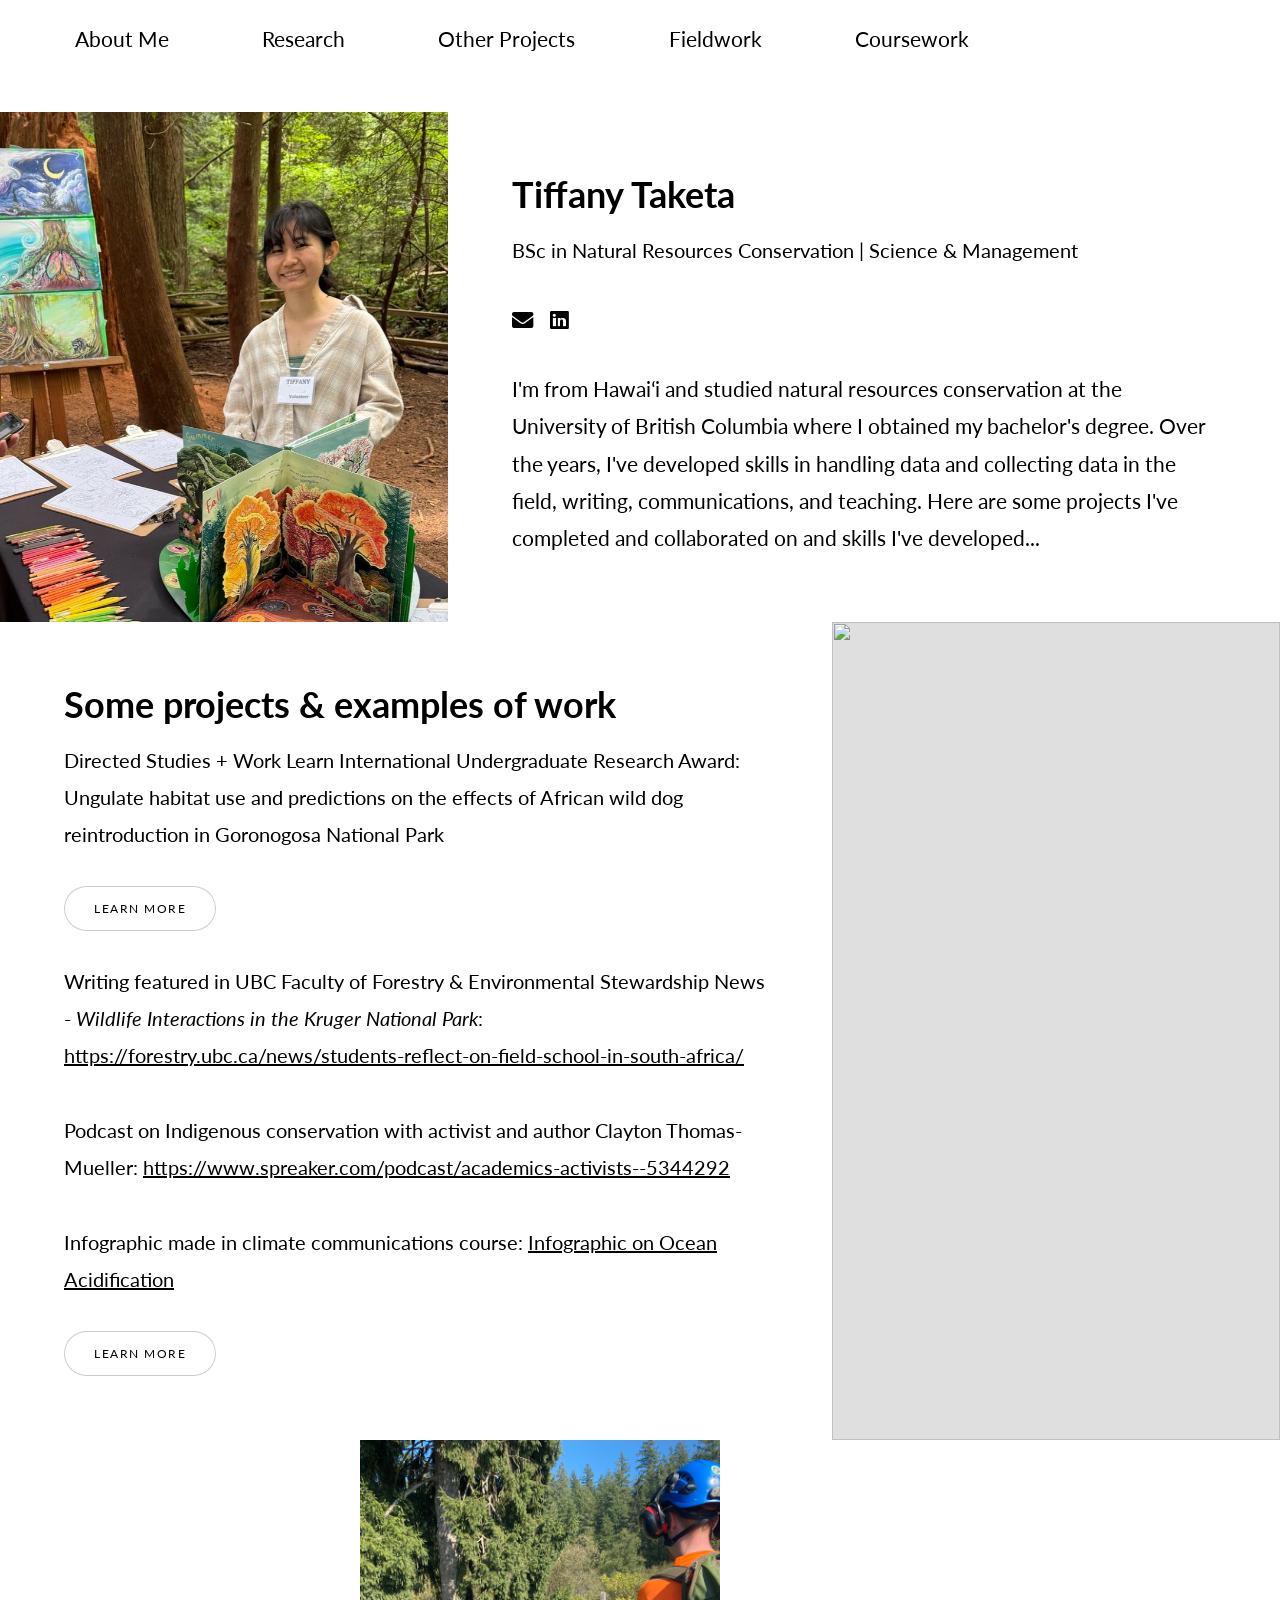
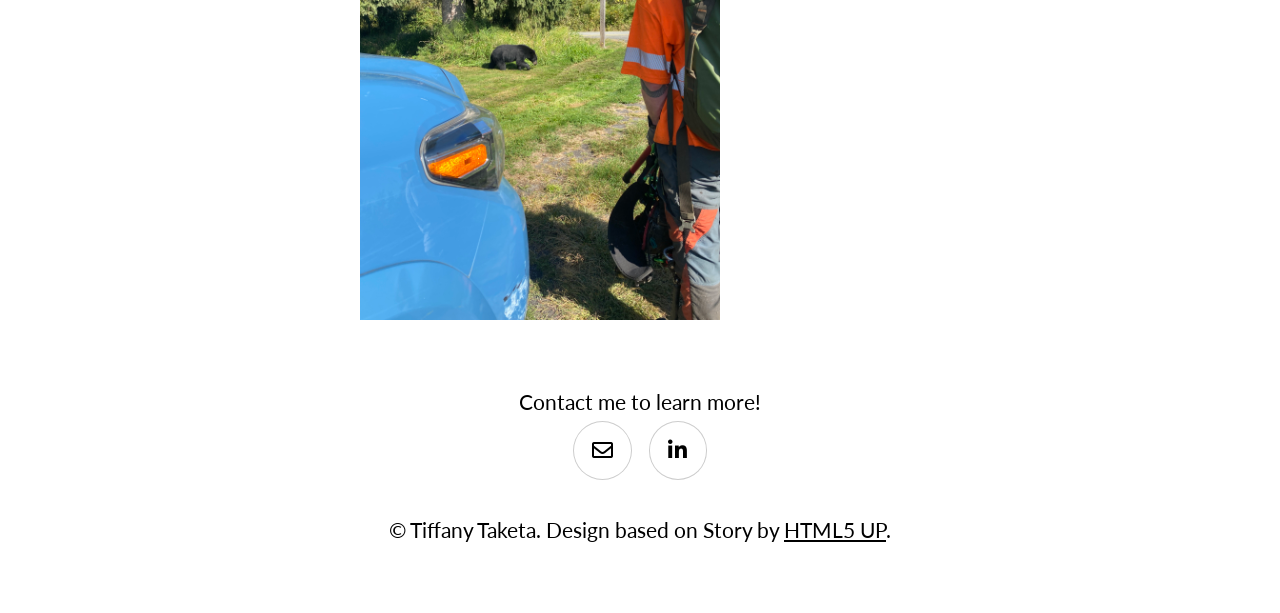
==== commit b3160ee2: "Edit wording" ====
--- a/index.html
+++ b/index.html
@@ -11,42 +11,44 @@
 		<meta name="viewport" content="width=device-width, initial-scale=1, user-scalable=no" />
 		<link rel="stylesheet" href="assets/css/main.css" />
 		<noscript><link rel="stylesheet" href="assets/css/noscript.css" /></noscript>
+		<script src="script.js" defer></script>
 	</head>
 	<body class="is-preload">
 
-<!-- Header -->
-		<header id="header" class="alt">
-		<header class="wrapper style1 align-center">
-			<span class="logo"></span>
-				<h1>Tiffany Taketa</h1>
-				<p>BSc in Natural Resources Conservation | Science & Management</p>
-				<p><ul class="icons">
-				<li><a href="mailto: tiffanyhtaketa@gmail.com" target="_blank" class="icon solid fa-envelope"><span class="label">Email</span></a></li>
-				<li><a href="https://www.linkedin.com/in/tiffanytaketa/" target="_blank" class="icon brands fa-linkedin"><span class="label">LinkedIn</span></a></li>
-				<li><a href="https://github.com/ttaketa" target="_blank" class="icon brands fa-github"><span class="label">Github</span></a></li>
-			</ul></p>
-			</header>
-
 	<!-- Nav -->
-		<nav id="nav">
-						<ul>
-							<li><a href="#aboutme" class="active">About Me</a></li>
-							<li><a href="#research">Research</a></li>
-							<li><a href="#projects">Other Projects</a></li>
-							<li><a href="#fieldwork">Fieldwork & Skills</a></li>
-							<li><a href="#courses">Highlighted Coursework</a></li>
-						</ul>
-					</nav>
+				<button id="open-sidebar-button" onclick="openSidebar()">
+					<svg xmlns="http://www.w3.org/2000/svg" height="40px" viewBox="0 -960 960 960" width="40px" fill="#c9c9c9"><path d="M165.13-254.62q-10.68 0-17.9-7.26-7.23-7.26-7.23-18t7.23-17.86q7.22-7.13 17.9-7.13h629.74q10.68 0 17.9 7.26 7.23 7.26 7.23 18t-7.23 17.87q-7.22 7.12-17.9 7.12H165.13Zm0-200.25q-10.68 0-17.9-7.27-7.23-7.26-7.23-17.99 0-10.74 7.23-17.87 7.22-7.13 17.9-7.13h629.74q10.68 0 17.9 7.27 7.23 7.26 7.23 17.99 0 10.74-7.23 17.87-7.22 7.13-17.9 7.13H165.13Zm0-200.26q-10.68 0-17.9-7.26-7.23-7.26-7.23-18t7.23-17.87q7.22-7.12 17.9-7.12h629.74q10.68 0 17.9 7.26 7.23 7.26 7.23 18t-7.23 17.86q-7.22 7.13-17.9 7.13H165.13Z"/></svg>
+				</button>
+	<nav id="navbar">
+		<ul>
+			<li>
+				<button id="close-sidebar-button" onclick="closeSidebar()">
+				<svg xmlns="http://www.w3.org/2000/svg" height="40px" viewBox="0 -960 960 960" width="40px" fill="#c9c9c9"><path d="m480-444.62-209.69 209.7q-7.23 7.23-17.5 7.42-10.27.19-17.89-7.42-7.61-7.62-7.61-17.7 0-10.07 7.61-17.69L444.62-480l-209.7-209.69q-7.23-7.23-7.42-17.5-.19-10.27 7.42-17.89 7.62-7.61 17.7-7.61 10.07 0 17.69 7.61L480-515.38l209.69-209.7q7.23-7.23 17.5-7.42 10.27-.19 17.89 7.42 7.61 7.62 7.61 17.7 0 10.07-7.61 17.69L515.38-480l209.7 209.69q7.23 7.23 7.42 17.5.19 10.27-7.42 17.89-7.62 7.61-17.7 7.61-10.07 0-17.69-7.61L480-444.62Z"/></svg>
+				</button>
+			<li><a class="active" href=index.html class="active">About Me</a></li>
+			<li><a href="research.html">Research</a></li>
+			<li><a href="projects.html">Other Projects</a></li>
+			<li><a href="fieldwork.html">Fieldwork</a></li>
+			<li><a href="courses.html">Coursework</a></li>
+		</ul>
+			</nav>
+	<div id="overlay" onclick="closeSidebar()"></div>
+	
 		<!-- Wrapper -->
 			<div id="wrapper" class="divided">
-
 				<!-- About Me -->
-				<section id="aboutme" class="main">
-					<section class="banner style1 orient-left content-align-left image-position-right fullscreen onload-image-fade-in onload-content-fade-right">
+				<section id="about" class="main">
+					<section class="spotlight style1 orient-right content-align-left image-position-center onload-image-fade-in onload-content-fade-left">
 						<div class="content">
-							<h1>About Me</h1>
-							<p class="major">My journey</p>
-								<p>Over the years, I've developed skills in handling data and collecting data in the field, writing (for literature reviews, hearing and legal memos, and protocols), communicating and teaching. Here are some projects I've completed and collaborated on, fieldwork skills I've developed, and things I've learned from courses...</p>
+							<h2>Tiffany Taketa</h2>
+							<p class="major">BSc in Natural Resources Conservation | Science & Management</p>
+							<p><ul class="icons">
+								<li><a href="mailto: tiffanyhtaketa@gmail.com" target="_blank" class="icon solid fa-envelope"><span class="label">Email</span></a></li>
+								<li><a href="https://www.linkedin.com/in/tiffanytaketa/" target="_blank" class="icon brands fa-linkedin"><span class="label">LinkedIn</span></a></li>
+							</ul></p>
+								<p> I'm from Hawaiʻi and studied natural resources conservation at the University of British Columbia where I obtained my bachelor's degree. 
+									Over the years, I've developed skills in handling data and collecting data in the field, writing, communications, and teaching. 
+									Here are some projects I've completed and collaborated on and skills I've developed...</p>
 								</div>
 						<div class="image">
 							<img src="images/psps.jpg" alt="" />
@@ -54,44 +56,27 @@
 					</section>
 
 				<!-- Data processing, analysis, and visualization -->
-					<section id="research" class="spotlight style1 orient-right content-align-left image-position-center onscroll-image-fade-in">
-						<div class="content">
-							<h2>Research & Data Handling</h2>
-								<h3>Ungulate habitat use and predictions on the effects of African wild dog reintroduction in Goronogosa National Park</h3>
-									<p>Directed studies and Work Learn International Undergraduate Research Award</p>
-								<ul class="actions stacked">
-									<li><a href="files/DirectedStudies_Infographic.pdf" class="button">Learn More</a></li>
-								</ul>
-								<h3></h3>
-									<p> In the latter part of the summer, I cleaned previous years' data (from camera traps, GPS collars, and tree cover estimates), merged data from different platforms, and used a negative binomial model in R to look further into the effects of the increased presence of African wild dogs on ungulate spatial distribution.</p>
-							</br>
-								<h3>Analyzing time of day and animal occupancy near watering holes</h3>
-									<p>Brief report on data collected during a field course</p>
-							<ul class="actions stacked">
-								<li><a href="files/CONS454FinalProjectCameraTrap.pdf" class="button">Learn More</a></li>
-							</ul>
-						</div>
-						<div class="image">
-							<img src="images/waterbuck.JPG" alt="" />
-						</div>
-					</section>
-
-				<!-- Fieldwork and Data Collection -->
-					<section id="fieldwork" class="spotlight style1 orient-right content-align-left image-position-center onscroll-image-fade-in">
-						<div class="content">
-							<h2>Fieldwork & Outdoor Skills</h2>
-							<p><strong>Ecological restoration: </strong>Tree planting (pots and plugs), planting shrubs, moss, and grass, manual invasive plant removal, hiking, climbing, driving a 4x4, hitching trailers, (un)loading and carrying plants.								 
+					<section id="projectsmainpage" class="spotlight style1 orient-left content-align-left image-position-center onscroll-image-fade-in">
+						<div class="content" style="font-size: 20px">
+							<h2>Some projects & examples of work</h2>
+								<p>Directed Studies + Work Learn International Undergraduate Research Award: Ungulate habitat use and predictions on the effects of African wild dog reintroduction in Goronogosa National Park</p>
+									<ul class="actions stacked">
+										<li><a href="research.html" class="button">Learn More</a></li>
+									</ul>
+								<p>Writing featured in UBC Faculty of Forestry & Environmental Stewardship News - <i>Wildlife Interactions in the Kruger National Park</i>: <a href="https://forestry.ubc.ca/news/students-reflect-on-field-school-in-south-africa/" target="blank"><span class="label"><u>https://forestry.ubc.ca/news/students-reflect-on-field-school-in-south-africa/</u></span></a>
 									</br>
-								<strong>Camera trapping: </strong>Setting up, checking, and taking down camera traps; identifying species in photos; data cleaning and processing for images.
-									<a href="files/BlogPost2_TTaketa.pdf" target="blank"><span class="label"><u>(See more: fieldwork in the savanna)</u></span></a>
+								</br>Podcast on Indigenous conservation with activist and author Clayton Thomas-Mueller: <a href="https://www.spreaker.com/podcast/academics-activists--5344292" target="_blank"><span class="label"><u>https://www.spreaker.com/podcast/academics-activists--5344292</u></span></a>
 									</br>
-								<strong>Vegetation surveys: </strong>Estimating % cover, navigation with Trimble GPS and compass, tree height measurements with digital rangefinders.
+								</br>Infographic made in climate communications course: <a href="files/OceanAcidificationInfographic.pdf" target="blank"><span class="label"><u>Infographic on Ocean Acidification</u></span></a>
 									</br>
-								<strong>Species ID: </strong>Plants in the Pacific Northwest, coastal and interior British Columbia; common mammals, birds, and fish in British Columbia; wildlife in African savannas.
-									</br>
-								<strong>Other experience from courses: </strong>Recording and analyzing hydrological data (e.g., stream discharge, flood frequency), analyzing soil profiles.
-							</p>	
-						</div>
+								</p>
+									<ul class="actions stacked">
+										<li><a href="projects.html" class="button">Learn More</a></li>
+									</ul>
+							</div>
+							<div class="image">
+								<img src="images/waterbuck.JPG" alt="" />
+							</div>
 					</section>
 
 				<!-- Gallery -->
@@ -140,87 +125,15 @@
 							</div>
 					</section>
 
-				<!-- Projects -->
-					<section id="projects" class="spotlight style1 orient-right content-align-left image-position-center onscroll-image-fade-in">
-						<div class="content">
-							<h2>Other Projects & Examples of Work</h2>
-								<p>Writing featured in UBC Faculty of Forestry & Environmental Stewardship News - <i>Wildlife Interactions in the Kruger National Park</i>: <a href="https://forestry.ubc.ca/news/students-reflect-on-field-school-in-south-africa/" target="blank"><span class="label"><u>https://forestry.ubc.ca/news/students-reflect-on-field-school-in-south-africa/</u></span></a>
-									</br>
-								</br>Edited, published, and helped host a podcast on Indigenous conservation with activist and author Clayton Thomas-Mueller: <a href="https://www.spreaker.com/podcast/academics-activists--5344292" target="_blank"><span class="label"><u>https://www.spreaker.com/podcast/academics-activists--5344292</u></span></a>
-									</br>
-								</br>Infographic made in climate communications course, voted one of the top 3 posters out of 86 pairs: <a href="files/OceanAcidificationInfographic.pdf" target="blank"><span class="label"><u>Infographic on Ocean Acidification</u></span></a>
-									</br>
-								</br>"Independent Project" learning and teaching origami, making miniature origami for 184 students, creating a social media account, and folding 1,000 cranes: <a href="files/OrigamiProject.pdf" target="blank"><u>Promoting Positivity with Origami</u><span class="label"><u></u></span></a>
-							</p>
-						</div>
-					</section>
-
-				<!-- Relevant Coursework -->
-					<section id="courses" class="wrapper style1 align-center">
-						<div class="inner">
-							<h2>Highlighted Coursework</h2>
-							<p>Conservation science, decision-making, policy, and economics
-							</br>Forestry, fish, watershed, and wildlife management</p>
-							<div class="items style1 medium onscroll-fade-in">
-								<section>
-									<span class="icon solid style2 major fa-sync-alt"></span>
-									<h3>Science</h3>
-									<p>Conservation science, wildlife ecology and management, hydroglogy, soil science, geomorphology, geology, geography, climatology, biogeography.</p>
-								</section>
-								<section>
-									<span class="icon solid style2 major fa-desktop"></span>
-									<h3>Technology</h3>
-									<p>Remote sensing (ENVI software, photographic analysis & aerial photo interpretation, basic digital image processing, and LIDAR & RADAR image analysis), GIS (ArcGIS, QGIS), R, Microsoft Office.</p>
-								</section>
-								<section>
-									<span class="icon style2 major fa-envelope"></span>
-									<h3>Policy</h3>
-									<p>Decision analysis with PrOACT, decision science frameworks and tools. Policies for biodiversity conservation. Indigenous Peoples' land and territorial rights, rights to Traditional Ecological Knowledge. Sustainable energy policy and governance.</p>
-								</section>
-								<section>
-									<span class="icon solid style2 major fa-chart-bar"></span>
-									<h3>Economics</h3>
-									<p>Microeconomics, macroeconomics, and economics in forest and conservation management. Market and non-market values, forest investment analysis, economics of international trade issues, forest policy and economics issues.</p>
-								</section>
-								<section>
-									<span class="icon solid style2 major fa-tree"></span>
-									<h3>Forestry</h3>
-									<p>Forest classification and silvics in forest management, forest plant biology and forest ecology, economics in forest management.</p>
-								</section>
-								<section>
-									<span class="icon solid style2 major fa-water"></span>
-									<h3>Water</h3>
-									<p>Fish conservation management, aquatic ecosystems and fish in forested watersheds, watershed hydrology, fluvial geomorphology, water politics.</p>
-								</section>								
-								<section>
-									<span class="icon solid style2 major fa-leaf"></span>
-									<h3>Corporate Sustainability</h3>
-									<p>Sustainability challenges of globalization and solutions. SDGs, sustainability certifications and labeling, corporate social responsibility, global governance, national policy, socially responsible investments, criteria for rating ESG performance.</p>
-								</section>
-								<section>
-									<span class="icon solid style2 major fa-book"></span>
-									<h3>Sociology</h3>
-									<p>Social change and inequality, environmental and conservation politics, history, ethics, and culture, different approaches to environmental management and sustainability.</p>
-								</section>
-								<section>
-									<span class="icon solid style2 major fa-language"></span>
-									<h3>Linguistics</h3>
-									<p>Sociolinguistics, child language acquisition, introduction to phonetics and phonology, grammatical analysis, morphology, syntax, semantics, synchronic analysis and description.</p>
-								</section>
-							</div>
-						</div>
-					</section>
-
 				<!-- Footer -->
 					<footer class="wrapper style1 align-center">
 						<div class="inner">
-							Contact me for my resume:
+							Contact me to learn more!
 							<ul class="icons">
 								<li><a href="mailto: tiffanyhtaketa@gmail.com" target="_blank" class="icon style2 fa-envelope"><span class="label">Email</span></a></li>
 								<li><a href="https://www.linkedin.com/in/tiffanytaketa/" target="_blank" class="icon brands style2 fa-linkedin-in"><span class="label">LinkedIn</span></a></li>
-								<li><a href="https://github.com/ttaketa" target="_blank" class="icon brands style2 fa-github"><span class="label">Github</span></a></li>
 							</ul>
-							<p>&copy; Tiffany Taketa. Design: <a href="https://html5up.net">HTML5 UP</a>.</p>
+							<p>&copy; Tiffany Taketa. Design based on Story by <a href="https://html5up.net">HTML5 UP</a>.</p>
 						</div>
 					</footer>
 
--- a/assets/css/main.css
+++ b/assets/css/main.css
@@ -42,7 +42,7 @@
 }
 div#nav{ position:absolute; width:100%; height:150px; background:#000; } ul{ margin:0; padding:0; }
 
-li{ display:inline; color: #fff; }
+li{ display:inline; color: #000; }
 
 blockquote, q {
 	quotes: none;
@@ -79,6 +79,104 @@
 	appearance: none;
 }
 
+/* Navigation Bar */
+
+:root{
+	--primary-color: #ffffff;
+}
+
+nav{
+	background-color: var(--primary-color);
+	border-bottom:1px solid var(--hover-color);
+}
+
+ nav ul {
+	list-style: none;
+	display: flex;
+ }
+
+ nav li{
+	display: flex;
+ }
+
+ nav .home-li{
+	margin-right: auto;
+ }
+ nav a{
+	display: flex;
+	text-decoration: none;
+	color: var(--text-color);
+	padding: 1em 2em;
+ }
+
+ nav a:hover{
+	background-color: var(--hover-color);
+ }
+
+ #open-sidebar-button{
+	display: none;
+	background: none;
+	border: none;
+	padding: 1em;
+	margin-left: auto;
+	cursor: pointer;
+ }
+
+  #close-sidebar-button{
+	display: none;
+	background: none;
+	border: none;
+	padding: 1em;
+	cursor: pointer;
+ }
+
+ #overlay{
+	position: fixed;
+	inset: 0;
+	z-index: 9;
+	display: none;
+ }
+
+ @media screen and (max-width: 900px){
+	#open-sidebar-button, #close-sidebar-button{
+		display: block;
+	}
+	nav{
+		position: fixed;
+		top: 0;
+		right: -100%;
+		height: 100vh;
+		width: min(15em, 100%);
+		z-index: 10;
+		border-left: 1px solid var(--hover-color);
+		transition: right 300ms ease-out;
+ }
+
+ nav.show{
+	right: 0;
+ }
+
+ nav.show ~ #overlay{
+	display: block;
+ }
+
+ nav.show{
+	display: block;
+ }
+
+ nav ul{
+	width: 100%;
+	flex-direction: column;
+ }
+ nav a{
+	width: 100%;
+	padding-left: 2.5em;
+ }
+
+ nav .home-li{
+	margin-right: unset;
+ }
+}
 /* Basic */
 
 	@-ms-viewport {
@@ -2111,7 +2209,7 @@
 		transition: background-color 0.2s ease-in-out, box-shadow 0.2s ease-in-out, color 0.2s ease-in-out;
 		border: 0;
 		cursor: pointer;
-		display: inline-block;
+		display: inline-flex;
 		font-weight: 400;
 		letter-spacing: 0.125em;
 		text-align: center;
@@ -2126,6 +2224,8 @@
 		padding: 0 2.5em;
 		text-overflow: ellipsis;
 		overflow: hidden;
+  		align-items: center;
+		justify-content: center;
 	}
 
 		input[type="submit"].icon:before,
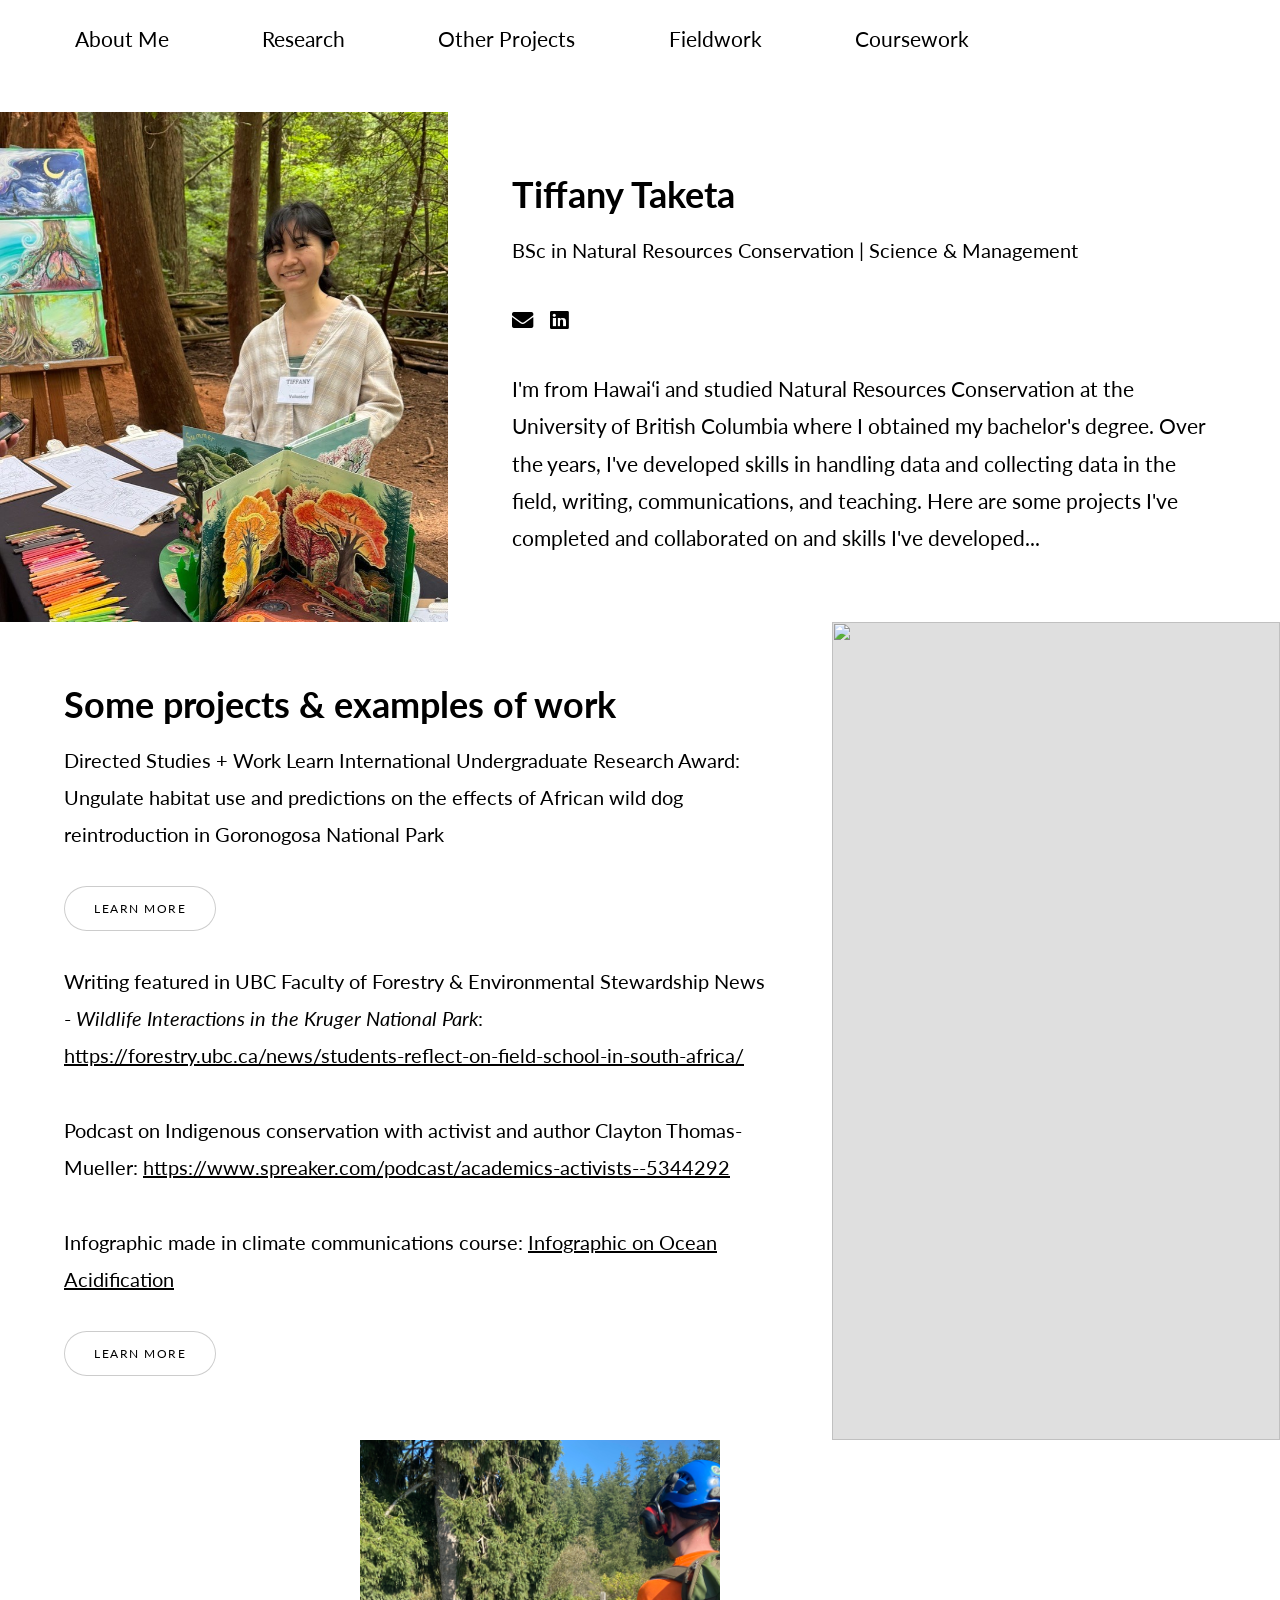
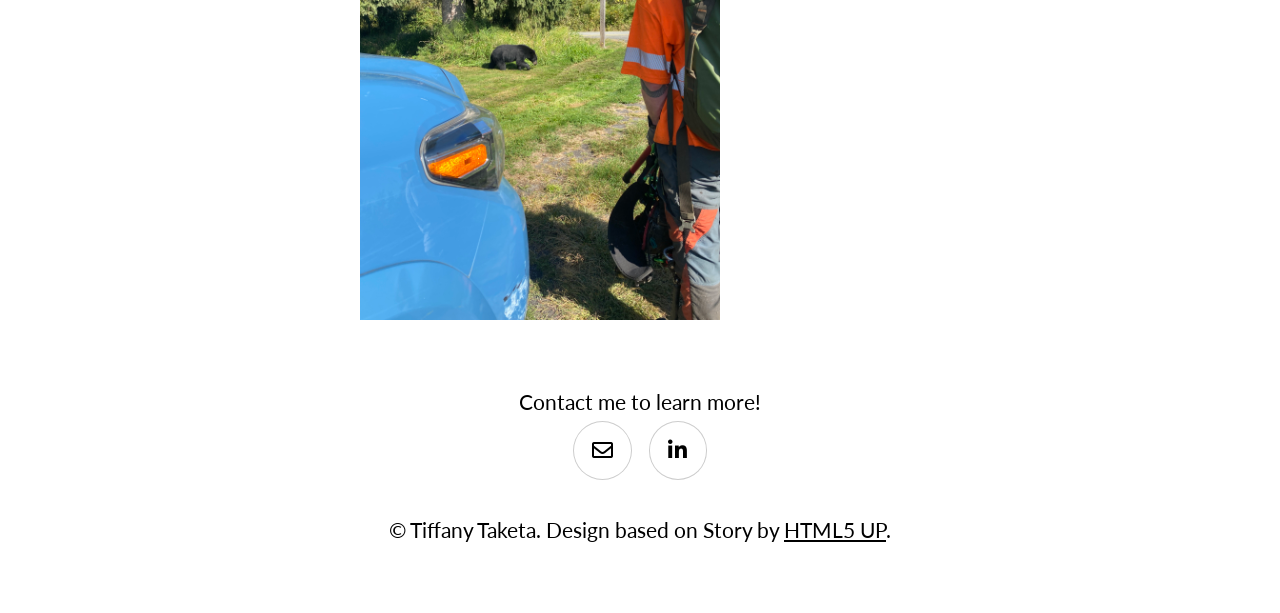
==== commit 40a04b60: "Adding changes" ====
--- a/index.html
+++ b/index.html
@@ -46,7 +46,7 @@
 								<li><a href="mailto: tiffanyhtaketa@gmail.com" target="_blank" class="icon solid fa-envelope"><span class="label">Email</span></a></li>
 								<li><a href="https://www.linkedin.com/in/tiffanytaketa/" target="_blank" class="icon brands fa-linkedin"><span class="label">LinkedIn</span></a></li>
 							</ul></p>
-								<p> I'm from Hawaiʻi and studied natural resources conservation at the University of British Columbia where I obtained my bachelor's degree. 
+								<p> I'm from Hawaiʻi and studied Natural Resources Conservation at the University of British Columbia where I obtained my bachelor's degree. 
 									Over the years, I've developed skills in handling data and collecting data in the field, writing, communications, and teaching. 
 									Here are some projects I've completed and collaborated on and skills I've developed...</p>
 								</div>
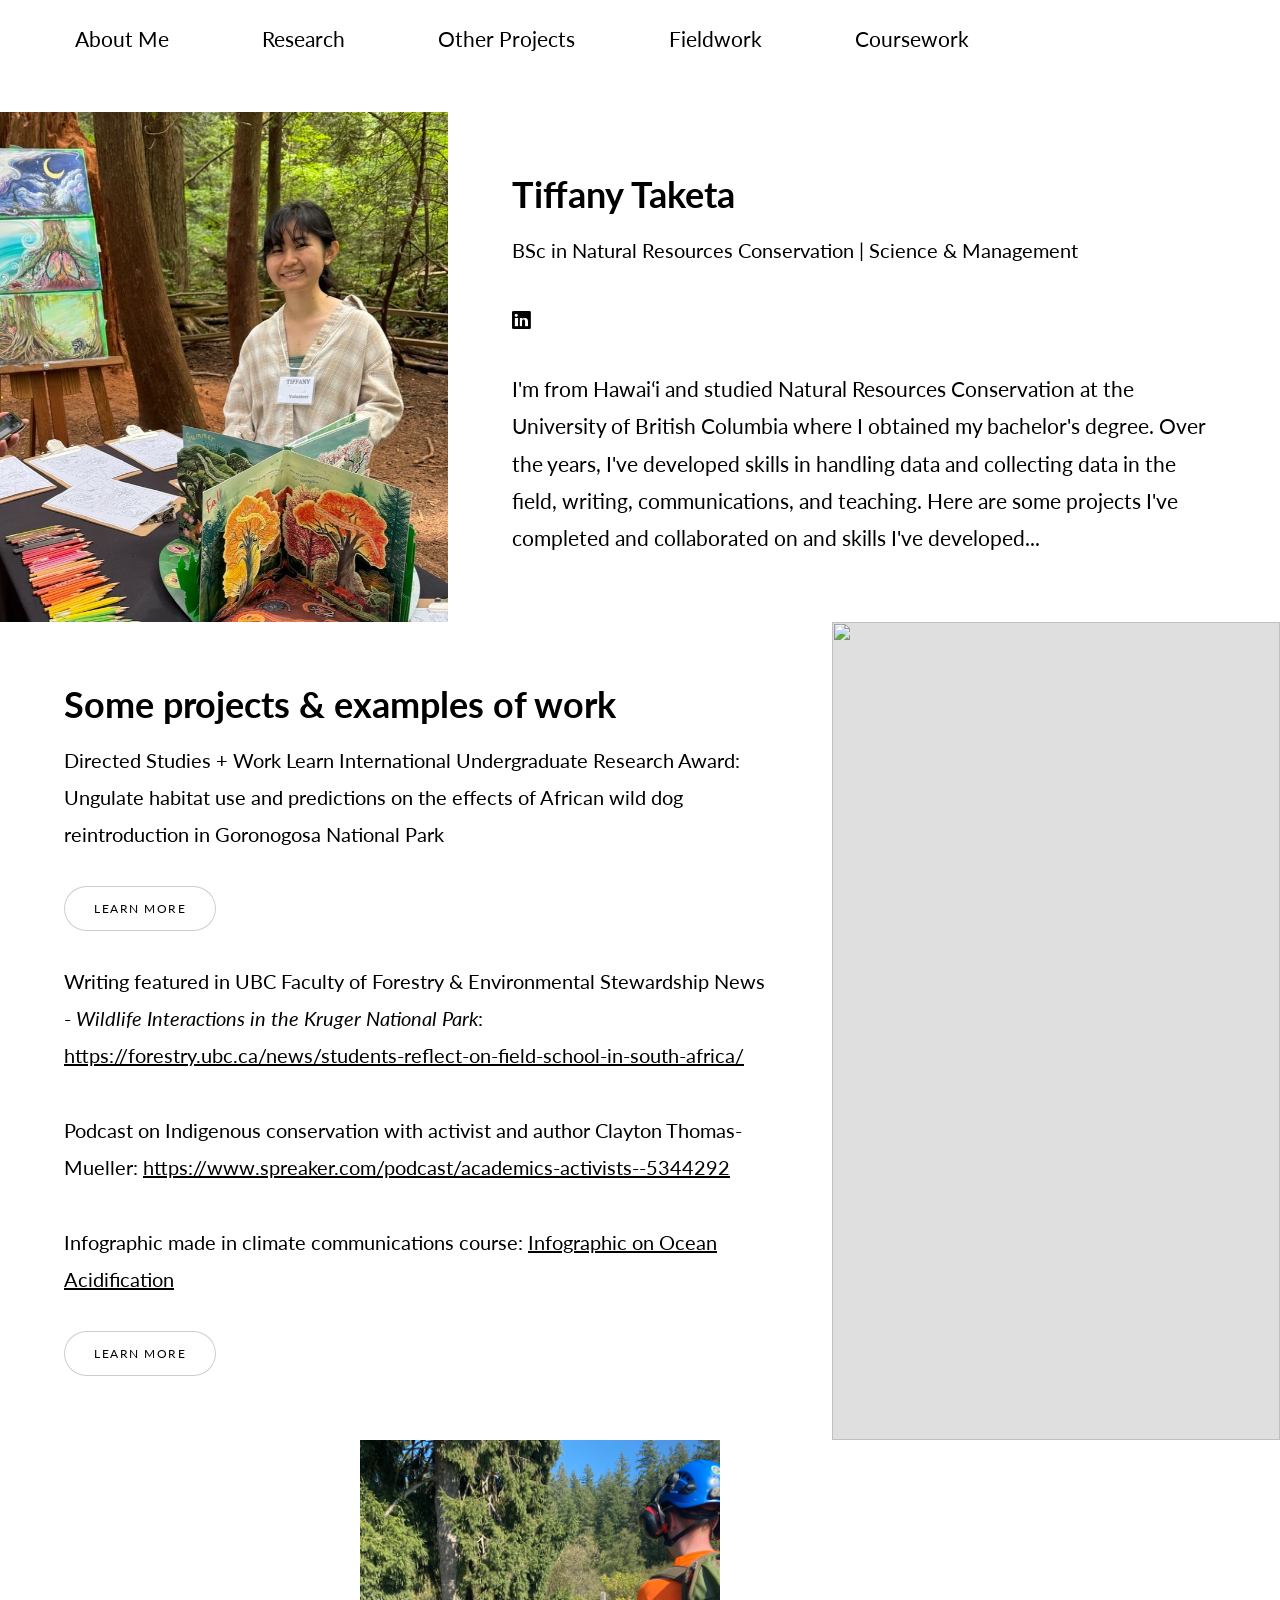
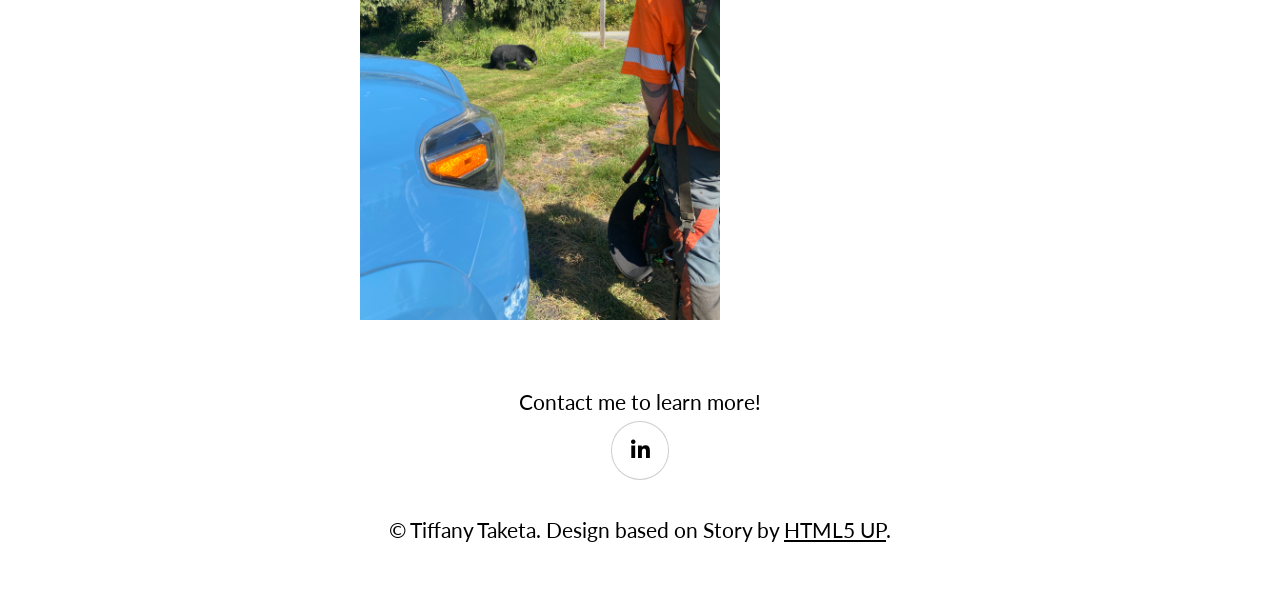
==== commit 91b35006: "Updating links and projects" ====
--- a/index.html
+++ b/index.html
@@ -43,7 +43,7 @@
 							<h2>Tiffany Taketa</h2>
 							<p class="major">BSc in Natural Resources Conservation | Science & Management</p>
 							<p><ul class="icons">
-								<li><a href="mailto: tiffanyhtaketa@gmail.com" target="_blank" class="icon solid fa-envelope"><span class="label">Email</span></a></li>
+								<!-- <li><a href="mailto: tiffanyhtaketa@gmail.com" target="_blank" class="icon solid fa-envelope"><span class="label">Email</span></a></li> -->
 								<li><a href="https://www.linkedin.com/in/tiffanytaketa/" target="_blank" class="icon brands fa-linkedin"><span class="label">LinkedIn</span></a></li>
 							</ul></p>
 								<p> I'm from Hawaiʻi and studied Natural Resources Conservation at the University of British Columbia where I obtained my bachelor's degree. 
@@ -130,7 +130,7 @@
 						<div class="inner">
 							Contact me to learn more!
 							<ul class="icons">
-								<li><a href="mailto: tiffanyhtaketa@gmail.com" target="_blank" class="icon style2 fa-envelope"><span class="label">Email</span></a></li>
+								<!-- <li><a href="mailto: tiffanyhtaketa@gmail.com" target="_blank" class="icon style2 fa-envelope"><span class="label">Email</span></a></li> -->
 								<li><a href="https://www.linkedin.com/in/tiffanytaketa/" target="_blank" class="icon brands style2 fa-linkedin-in"><span class="label">LinkedIn</span></a></li>
 							</ul>
 							<p>&copy; Tiffany Taketa. Design based on Story by <a href="https://html5up.net">HTML5 UP</a>.</p>
